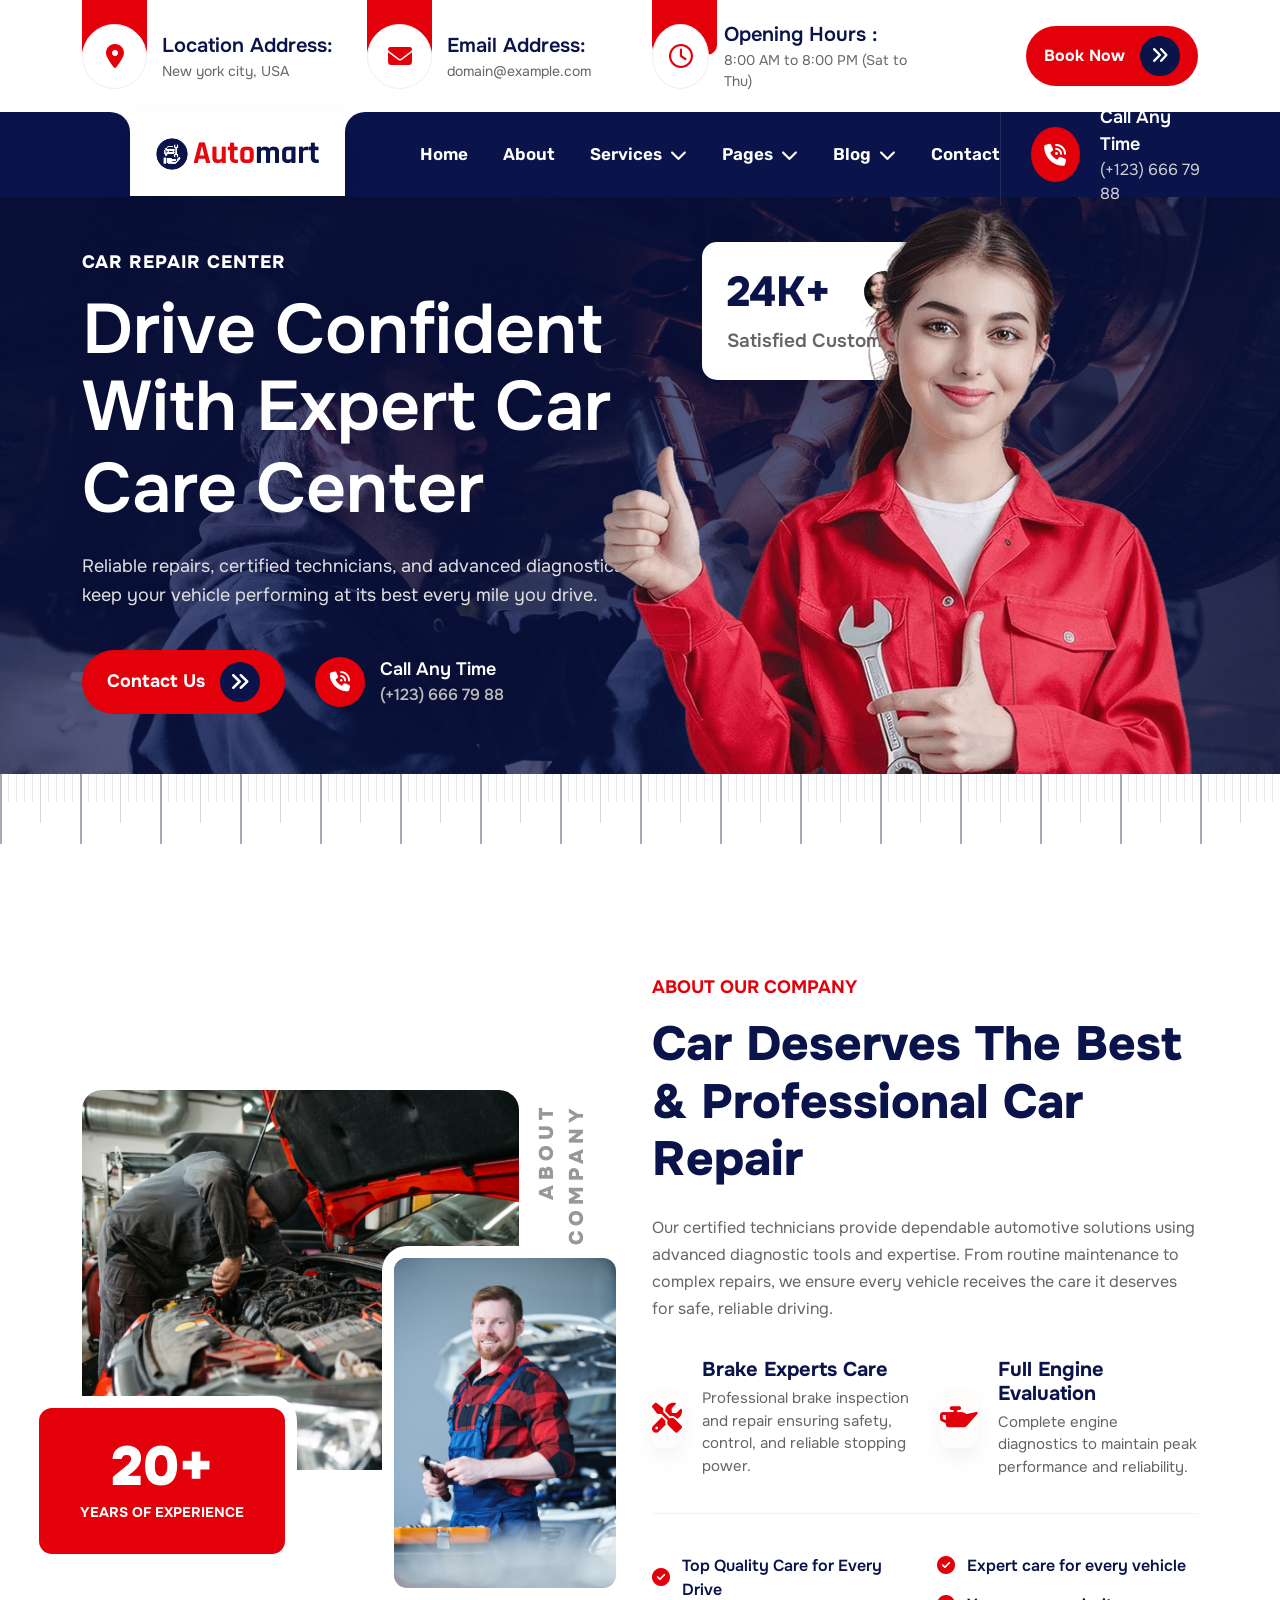
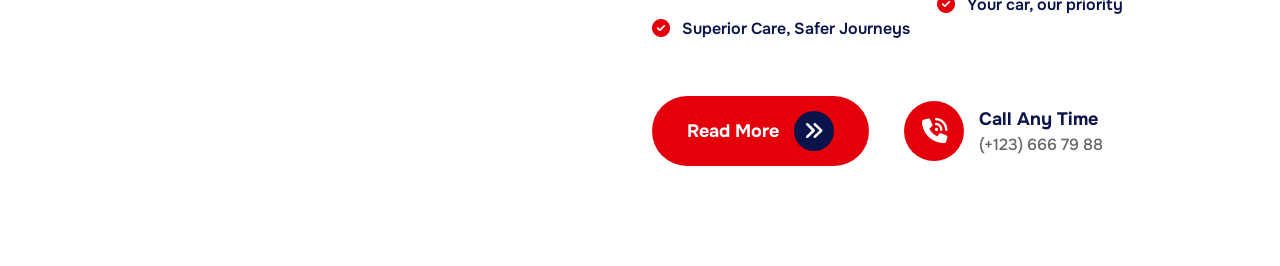
==== index.html @ a2e1dba3 "Hero section and about section" ====
<!DOCTYPE html>
<html lang="en">

<head>
    <meta charset="UTF-8">
    <meta name="viewport" content="width=device-width, initial-scale=1.0">
    <title>Automart - Car Detailing Services</title>
    <!-- Bootstrap CSS -->
    <link href="https://cdn.jsdelivr.net/npm/bootstrap@5.3.0/dist/css/bootstrap.min.css" rel="stylesheet">
    <!-- Font Awesome -->
    <link rel="stylesheet" href="https://cdnjs.cloudflare.com/ajax/libs/font-awesome/6.4.0/css/all.min.css">
    <!-- Custom CSS -->
    <link rel="stylesheet" href="style/style.css">
</head>

<body>

    <!-- Header Start -->
    <header class="main-header">
        <!-- Top Bar -->
        <div class="top-bar d-none d-lg-block">
            <div class="container">
                <div class="row align-items-center">
                    <div class="col-lg-3">
                        <div class="top-info-box">
                            <div class="red-header-tab"></div>
                            <div class="icon-wrapper">
                                <i class="fa-solid fa-location-dot"></i>
                            </div>
                            <div class="info-content">
                                <span>Location Address:</span>
                                <p>New york city, USA</p>
                            </div>
                        </div>
                    </div>
                    <div class="col-lg-3">
                        <div class="top-info-box">
                            <div class="red-header-tab"></div>
                            <div class="icon-wrapper">
                                <i class="fa-solid fa-envelope"></i>
                            </div>
                            <div class="info-content">
                                <span>Email Address:</span>
                                <p>domain@example.com</p>
                            </div>
                        </div>
                    </div>
                    <div class="col-lg-3">
                        <div class="top-info-box">
                            <div class="red-header-tab"></div>
                            <div class="icon-wrapper">
                                <i class="fa-regular fa-clock"></i>
                            </div>
                            <div class="info-content">
                                <span>Opening Hours :</span>
                                <p>8:00 AM to 8:00 PM (Sat to Thu)</p>
                            </div>
                        </div>
                    </div>
                    <div class="col-lg-3 text-end">
                        <a href="#" class="btn-book-now btn-effect-hover-jelly ms-auto">
                            <span class="btn-text">Book Now</span>
                            <span class="arrow-icon">
                                <i class="fa-solid fa-angles-right"></i>
                            </span>
                        </a>
                    </div>
                </div>
            </div>
        </div>

        <!-- Main Navbar -->
        <div class="navbar-full-width">
            <!-- Wing Fill Left -->
            <div class="navy-wing-left"></div>

            <div class="container p-0">
                <div class="navbar-main-content">
                    <!-- Left Navy Segment (Shaped correctly) -->
                    <div class="nav-segment-left"></div>

                    <!-- Logo Section (White box) -->
                    <div class="logo-section">
                        <img src="assets/logo-1.png" alt="The website's logo" class="logo-image">
                    </div>

                    <!-- Right Navy Segment (Main Menu) -->
                    <div class="nav-segment-right">
                        <ul class="main-nav-links">
                            <li><a class="nav-link" href="#">Home</a></li>
                            <li><a class="nav-link" href="#">About</a></li>
                            <li class="has-dropdown">
                                <a class="nav-link" href="#">Services <i class="fa-solid fa-chevron-down"></i></a>
                                <ul class="dropdown-submenu">
                                    <li><a href="#">Car Washing</a></li>
                                    <li><a href="#">Vacuum Cleaning</a></li>
                                    <li><a href="#">Engine Cleaning</a></li>
                                    <li><a href="#">Interior Wet Cleaning</a></li>
                                    <li><a href="#">Window Wiping</a></li>
                                </ul>
                            </li>
                            <li class="has-dropdown">
                                <a class="nav-link" href="#">Pages <i class="fa-solid fa-chevron-down"></i></a>
                                <ul class="dropdown-submenu">
                                    <li><a href="#">Our Team</a></li>
                                    <li><a href="#">Pricing Plan</a></li>
                                    <li><a href="#">FAQ's</a></li>
                                    <li><a href="#">Testimonials</a></li>
                                </ul>
                            </li>
                            <li class="has-dropdown">
                                <a class="nav-link" href="#">Blog <i class="fa-solid fa-chevron-down"></i></a>
                                <ul class="dropdown-submenu">
                                    <li><a href="#">Latest News</a></li>
                                    <li><a href="#">Standard Post</a></li>
                                    <li><a href="#">Video Post</a></li>
                                </ul>
                            </li>
                            <li><a class="nav-link" href="#">Contact</a></li>
                        </ul>

                        <div class="menu-toggle d-lg-none" id="menuToggle">
                            <span></span>
                            <span></span>
                            <span></span>
                        </div>

                        <div class="call-box d-none d-xl-flex">
                            <div class="call-btn-circle">
                                <i class="fa-solid fa-phone-volume"></i>
                            </div>
                            <div class="call-text">
                                <span>Call Any Time</span>
                                <p>(+123) 666 79 88</p>
                            </div>
                        </div>
                    </div>
                </div>
            </div>

            <!-- Wing Fill Right -->
            <div class="navy-wing-right"></div>
        </div>
    </header>

    <!-- Hero Section Start -->
    <section class="hero-section">
        <!-- Background Slider -->
        <div class="hero-slider">
            <div class="slide active"
                style="background-image: linear-gradient(rgba(10, 19, 74, 0.7), rgba(10, 19, 74, 0.7)), url('assets/bg-1.jpg');">
            </div>
            <div class="slide"
                style="background-image: linear-gradient(rgba(10, 19, 74, 0.7), rgba(10, 19, 74, 0.7)), url('assets/bg-2.jpg');">
            </div>
            <div class="slide"
                style="background-image: linear-gradient(rgba(10, 19, 74, 0.7), rgba(10, 19, 74, 0.7)), url('assets/bg-3.jpg');">
            </div>
        </div>

        <div class="container">
            <div class="row align-items-center">
                <div class="col-lg-7">
                    <div class="hero-content">
                        <span class="hero-subline">CAR REPAIR CENTER</span>
                        <h1 class="hero-title animate-entrance">
                            Drive Confident <br>With
                            Expert Car <span class="title-badge-wrapper">Care Center</span>
                        </h1>
                        <p class="hero-description reveal reveal-fade-up">
                            Reliable repairs, certified technicians, and advanced diagnostics to keep your vehicle
                            performing at its best every mile you drive.
                        </p>
                        <div class="hero-actions reveal reveal-fade-up" style="transition-delay: 0.2s;">
                            <a href="#" class="btn-contact-hero btn-effect-hover-jelly">
                                <span class="btn-text">Contact Us</span>
                                <span class="icon-circle">
                                    <i class="fa-solid fa-angles-right"></i>
                                </span>
                            </a>
                            <div class="hero-call-box">
                                <div class="icon-circle-red">
                                    <i class="fa-solid fa-phone-volume"></i>
                                </div>
                                <div class="text-content">
                                    <span>Call Any Time</span>
                                    <p>(+123) 666 79 88</p>
                                </div>
                            </div>
                        </div>
                    </div>
                </div>
                <div class="col-lg-5">
                    <div class="hero-visual">
                        <div class="satisfied-customers-card">
                            <div class="card-top">
                                <h3>24K+</h3>
                                <div class="avatar-group">
                                    <div class="avatar"><img src="assets/avatar-3.jpg" alt="User"></div>
                                    <div class="avatar"><img src="assets/avatar-2.jpg" alt="User"></div>
                                    <div class="avatar"><img src="assets/avatar-1.jpg" alt="User"></div>
                                </div>
                            </div>
                            <p class="satisfied-p">Satisfied Customers</p>
                        </div>
                        <img src="assets/hero-section-girl.png" alt="Mechanic Girl" class="hero-girl-img">
                    </div>
                </div>
            </div>
        </div>
    </section>
    <!-- Hero Section End -->

    <!-- Ruler Divider Start -->
    <div class="ruler-divider">
        <div class="ruler-tracks"></div>
    </div>
    <!-- Ruler Divider End -->

    <!-- About Section Start -->
    <section class="about-section">
        <div class="container">
            <div class="row align-items-center">
                <!-- Left Side: Images -->
                <div class="col-lg-6 reveal reveal-fade-left">
                    <div class="about-image-wrapper">
                        <div class="main-image">
                            <img src="assets/man-back.jpg" alt="Mechanic working on car">
                        </div>
                        <div class="experience-box">
                            <h3>20+</h3>
                            <p>Years Of Experience</p>
                        </div>
                        <div class="small-image">
                            <img src="assets/man-front.jpg" alt="Mechanic technician">
                        </div>
                        <div class="vertical-text">
                            <span>About <br> Company</span>
                        </div>
                    </div>
                </div>

                <!-- Right Side: Content -->
                <div class="col-lg-6 reveal reveal-fade-right">
                    <div class="about-content">
                        <span class="about-subtitle">ABOUT OUR COMPANY</span>
                        <h2 class="about-title">Car Deserves The Best & Professional Car Repair</h2>
                        <p class="about-description">
                            Our certified technicians provide dependable automotive solutions using advanced diagnostic
                            tools and expertise. From routine maintenance to complex repairs, we ensure every vehicle
                            receives the care it deserves for safe, reliable driving.
                        </p>

                        <div class="about-features">
                            <div class="feature-item reveal reveal-fade-up">
                                <div class="feature-icon">
                                    <i class="fa-solid fa-screwdriver-wrench"></i>
                                </div>
                                <div class="feature-text">
                                    <h4>Brake Experts Care</h4>
                                    <p>Professional brake inspection and repair ensuring safety, control, and reliable
                                        stopping power.</p>
                                </div>
                            </div>
                            <div class="feature-item reveal reveal-fade-up" style="transition-delay: 0.2s;">
                                <div class="feature-icon">
                                    <i class="fa-solid fa-oil-can"></i>
                                </div>
                                <div class="feature-text">
                                    <h4>Full Engine Evaluation</h4>
                                    <p>Complete engine diagnostics to maintain peak performance and reliability.</p>
                                </div>
                            </div>
                        </div>

                        <div class="about-checklist">
                            <div class="row">
                                <div class="col-6">
                                    <div class="check-item reveal reveal-fade-left" style="transition-delay: 0.1s;">
                                        <i class="fa-solid fa-circle-check"></i>
                                        <span>Top Quality Care for Every Drive</span>
                                    </div>
                                    <div class="check-item reveal reveal-fade-left" style="transition-delay: 0.2s;">
                                        <i class="fa-solid fa-circle-check"></i>
                                        <span>Superior Care, Safer Journeys</span>
                                    </div>
                                </div>
                                <div class="col-6">
                                    <div class="check-item reveal reveal-fade-left" style="transition-delay: 0.3s;">
                                        <i class="fa-solid fa-circle-check"></i>
                                        <span>Expert care for every vehicle</span>
                                    </div>
                                    <div class="check-item reveal reveal-fade-left" style="transition-delay: 0.4s;">
                                        <i class="fa-solid fa-circle-check"></i>
                                        <span>Your car, our priority</span>
                                    </div>
                                </div>
                            </div>
                        </div>

                        <div class="about-actions">
                            <a href="#" class="btn-read-more btn-effect-hover-jelly">
                                <span class="btn-text">Read More</span>
                                <span class="icon-circle">
                                    <i class="fa-solid fa-angles-right"></i>
                                </span>
                            </a>
                            <div class="about-call-box">
                                <div class="call-icon">
                                    <i class="fa-solid fa-phone-volume"></i>
                                </div>
                                <div class="call-info">
                                    <span>Call Any Time</span>
                                    <p>(+123) 666 79 88</p>
                                </div>
                            </div>
                        </div>
                    </div>
                </div>
            </div>
        </div>
    </section>
    <!-- About Section End -->

    <!-- Sidebar Structure -->
    <div class="sidebar-overlay" id="sidebarOverlay"></div>
    <div class="sidebar" id="sidebar">
        <div class="sidebar-header">
            <div class="sidebar-logo">
                <img src="assets/logo-1.png" alt="The website's logo">
            </div>
            <button class="sidebar-close" id="sidebarClose">
                <i class="fa-solid fa-xmark"></i>
            </button>
        </div>
        <div class="sidebar-content">
            <ul class="sidebar-nav">
                <li><a href="#">Home</a></li>
                <li><a href="#">About</a></li>
                <li class="sidebar-has-dropdown">
                    <a href="#">Services <i class="fa-solid fa-chevron-down"></i></a>
                    <ul class="sidebar-submenu">
                        <li><a href="#">Car Washing</a></li>
                        <li><a href="#">Vacuum Cleaning</a></li>
                        <li><a href="#">Engine Cleaning</a></li>
                        <li><a href="#">Interior Wet Cleaning</a></li>
                        <li><a href="#">Window Wiping</a></li>
                    </ul>
                </li>
                <li class="sidebar-has-dropdown">
                    <a href="#">Pages <i class="fa-solid fa-chevron-down"></i></a>
                    <ul class="sidebar-submenu">
                        <li><a href="#">Our Team</a></li>
                        <li><a href="#">Pricing Plan</a></li>
                        <li><a href="#">FAQ's</a></li>
                        <li><a href="#">Testimonials</a></li>
                    </ul>
                </li>
                <li class="sidebar-has-dropdown">
                    <a href="#">Blog <i class="fa-solid fa-chevron-down"></i></a>
                    <ul class="sidebar-submenu">
                        <li><a href="#">Latest News</a></li>
                        <li><a href="#">Standard Post</a></li>
                        <li><a href="#">Video Post</a></li>
                    </ul>
                </li>
                <li><a href="#">Contact</a></li>
            </ul>

            <div class="sidebar-contact">
                <div class="sidebar-contact-item">
                    <i class="fa-solid fa-location-dot"></i>
                    <div>
                        <span>Location Address:</span>
                        <p>New york city, USA</p>
                    </div>
                </div>
                <div class="sidebar-contact-item">
                    <i class="fa-solid fa-envelope"></i>
                    <div>
                        <span>Email Address:</span>
                        <p>domain@example.com</p>
                    </div>
                </div>
                <div class="sidebar-contact-item">
                    <i class="fa-regular fa-clock"></i>
                    <div>
                        <span>Opening Hours:</span>
                        <p>8:00 AM to 8:00 PM (Sat to Thu)</p>
                    </div>
                </div>
            </div>
        </div>
    </div>

    <!-- Bootstrap JS -->
    <script src="https://cdn.jsdelivr.net/npm/bootstrap@5.3.0/dist/js/bootstrap.bundle.min.js"></script>
    <!-- Custom JS -->
    <script src="script/script.js"></script>
</body>

</html>
---- style/style.css ----
@import url('https://fonts.googleapis.com/css2?family=Onest:wght@100..900&family=Rubik:ital,wght@0,300..900;1,300..900&display=swap');

/* Global Design Tokens */
:root {
    --primary-red: #e3000b;
    --dark-navy: #0A134A;
    --text-gray: #666666;
    --white: #ffffff;
    --font-main: 'Onest', sans-serif;
}

body {
    font-family: var(--font-main);
    background-color: #ffffff;
    margin: 0;
    padding: 0;
}

/* Simple Black Fill Hover Effect */
.btn-effect-hover-jelly {
    background: transparent;
    color: #000;
    padding: 10px 20px;
    font-size: 16px;
    cursor: pointer;
    position: relative;
    z-index: 1;
    transition: color 0.4s ease;
    overflow: hidden;
}

.btn-effect-hover-jelly::before {
    content: '';
    position: absolute;
    top: 0;
    left: 0;
    width: 0;
    height: 100%;
    background-color: var(--dark-navy);
    z-index: -1;
    transition: width 0.4s ease;
}

.btn-effect-hover-jelly:hover {
    color: white;
    overflow: hidden;
}

.btn-effect-hover-jelly:hover::before {
    width: 100%;
}

/* Animation Utility Classes */
.reveal {
    opacity: 0;
    transition: all 0.8s cubic-bezier(0.25, 1, 0.5, 1);
}

.reveal-fade-up {
    transform: translateY(50px);
}

.reveal-fade-left {
    transform: translateX(-50px);
}

.reveal-fade-right {
    transform: translateX(50px);
}

.reveal.active {
    opacity: 1;
    transform: translate(0, 0);
}

/* Page Load Animation for Hero Title */
@keyframes titleEntrance {
    0% {
        opacity: 0;
        transform: translateY(30px) scale(0.95);
    }

    100% {
        opacity: 1;
        transform: translateY(0) scale(1);
    }
}

.animate-entrance {
    animation: titleEntrance 1.2s cubic-bezier(0.215, 0.61, 0.355, 1) forwards;
}

/* Top Bar Styling */
.top-bar {
    padding: 20px 0 20px 0;
    background: white;
}

.top-info-box {
    display: flex;
    align-items: center;
    gap: 15px;
    position: relative;
}

.icon-wrapper {
    position: relative;
    width: 65px;
    height: 65px;
    border: 1px solid #eeeeee;
    border-radius: 50%;
    display: flex;
    align-items: center;
    justify-content: center;
    background: white;
    z-index: 2;
}

.red-header-tab {
    position: absolute;
    top: -40px;
    left: 0;
    width: 65px;
    height: 75px;
    background: var(--primary-red);
    border-radius: 0 0 10px 10px;
    z-index: 1;

}

.icon-wrapper i {
    color: var(--primary-red);
    font-size: 24px;
}

.info-content span {
    display: block;
    font-size: 20px;
    color: var(--dark-navy);
    font-weight: 600;
}

.info-content p {
    margin: 0;
    font-size: 14px;
    color: var(--text-gray);
    font-weight: 400;
}

.btn-book-now {
    background: var(--primary-red);
    color: white !important;
    padding: 10px 18px;
    border-radius: 50px;
    font-weight: 700;
    text-decoration: none;
    display: inline-flex;
    align-items: center;
    gap: 15px;
    transition: 0.3s;
    font-size: 16px;
}

.btn-book-now .arrow-icon {
    background: var(--dark-navy);
    width: 40px;
    height: 40px;
    border-radius: 50%;
    display: flex;
    align-items: center;
    justify-content: center;
    font-size: 18px;
}

/* Updated Navbar Full-Width Layout */
.navbar-full-width {
    display: flex;
    width: 100%;
    align-items: flex-start;
    background: transparent;
}

/* Wings extending from container to edges */
.navy-wing-left,
.navy-wing-right {
    background: var(--dark-navy);
    height: 85px;
    flex: 1;
}

.navbar-main-content {
    display: flex;
    align-items: flex-start;
    width: 100%;
}

/* Left Navy Segment inside container */
.nav-segment-left {
    background: var(--dark-navy);
    height: 85px;
    width: 60px;
    /* Adjust to match the designs asymmetry */
    border-top-right-radius: 20px;
    /* Curved top-right */
}

.logo-section {
    background: white;
    padding: 25.9px 26px;
    /* border-radius: 0 0 25px 25px; */
    z-index: 100;
    margin: 0;
    display: flex;
    align-items: center;
    position: relative;
    box-shadow: 0 15px 40px rgba(0, 0, 0, 0.06);
}

.logo-section .logo-image {
    width: 100%;
}

/* Right Navy Segment inside container */
.nav-segment-right {
    background: var(--dark-navy);
    height: 85px;
    flex: 1;
    /* Fills remaining container space */
    border-top-left-radius: 20px;
    /* Curved top-left */
    display: flex;
    align-items: center;
    justify-content: space-between;
    padding-left: 75px;
}

.brand-logo {
    display: flex;
    align-items: center;
    gap: 12px;
    text-decoration: none !important;
}

.brand-logo i {
    font-size: 36px;
    color: var(--dark-navy);
}

.brand-text {
    font-size: 34px;
    font-weight: 800;
    color: var(--dark-navy);
    letter-spacing: -1px;
}

.brand-text span {
    color: var(--primary-red);
}

.nav-right-bar {
    background: var(--dark-navy);
    height: 85px;
    flex: 1;
    border-top-left-radius: 35px;
    display: flex;
    align-items: center;
    justify-content: space-between;
    padding: 0 50px;
    position: relative;
}

.nav-content-container {
    display: flex;
    align-items: center;
    justify-content: space-between;
    width: 100%;
    max-width: 1000px;
    /* Limits content to container-ish width */
    padding-right: 50px;
}

.main-nav-links {
    list-style: none;
    display: flex;
    gap: 35px;
    margin: 0;
    padding: 0;
}

/* Dropdown Submenu Advanced Styling */
.has-dropdown {
    position: relative;
}

.dropdown-submenu {
    position: absolute;
    top: 100%;
    left: 0;
    background: #ffffff;
    min-width: 250px;
    list-style: none;
    padding: 20px 0;
    margin: 0;
    border-radius: 0 0 15px 15px;
    box-shadow: 0 15px 40px rgba(0, 0, 0, 0.15);
    opacity: 0;
    visibility: hidden;
    transform: translateY(20px);
    transition: all 0.4s cubic-bezier(0.165, 0.84, 0.44, 1);
    z-index: 1000;
    border-top: 3px solid var(--primary-red);
}

.has-dropdown:hover .dropdown-submenu {
    opacity: 1;
    visibility: visible;
    transform: translateY(0);
}

.dropdown-submenu li {
    padding: 0 25px;
}

.dropdown-submenu li a {
    color: var(--dark-navy) !important;
    display: block;
    padding: 12px 0;
    font-size: 15px;
    font-weight: 400;
    text-decoration: none;
    border-bottom: 1px solid #f2f2f2;
    transition: all 0.3s ease;
    position: relative;
    overflow: hidden;
}

.dropdown-submenu li:last-child a {
    border-bottom: none;
}

.dropdown-submenu li a::before {
    content: '';
    position: absolute;
    bottom: 0;
    left: 0;
    width: 0;
    height: 1px;
    background: var(--primary-red);
    transition: width 0.3s ease;
}

.dropdown-submenu li a:hover {
    color: var(--primary-red) !important;
    padding-left: 10px;
}

.dropdown-submenu li a:hover::before {
    width: 50px;
}

.main-nav-links li .nav-link {
    color: white !important;
    text-decoration: none !important;
    font-weight: 600;
    font-size: 17px;
    display: flex;
    align-items: center;
    gap: 8px;
    transition: 0.3s;
    font-family: "Rubik", sans-serif;
    ;
}

.main-nav-links li .nav-link:hover {
    color: var(--primary-red) !important;
}

.call-box {
    display: flex;
    align-items: center;
    gap: 20px;
    color: white;
    border-left: 1px solid rgba(255, 255, 255, 0.1);
    padding-left: 30px;
}

.call-btn-circle {
    width: 55px;
    height: 55px;
    background: var(--primary-red);
    border-radius: 50%;
    display: flex;
    align-items: center;
    justify-content: center;
    font-size: 22px;
}

.call-text span {
    display: block;
    font-size: 18px;
    font-weight: 600;
}

.call-text p {
    display: block;
    font-size: 16px;
    /* font-weight: 700; */
    color: #cfcece;
    margin: 0;
}

/* Header Layout */
.main-header {
    position: relative;
    z-index: 1001;
}


/* Sidebar & Mobile Styles */


/* Menu Toggle Icon */
.menu-toggle {
    cursor: pointer;
    display: flex;
    flex-direction: column;
    gap: 6px;
    padding: 10px;
    transition: 0.3s;
}

.menu-toggle span {
    display: block;
    width: 30px;
    height: 3px;
    background-color: var(--white);
    border-radius: 3px;
    transition: all 0.3s ease;
}

.menu-toggle:hover span:nth-child(2) {
    transform: translateX(5px);
    background-color: var(--primary-red);
}

.menu-toggle:hover span:nth-child(1),
.menu-toggle:hover span:nth-child(3) {
    width: 20px;
}

/* Sidebar Styling */
.sidebar-overlay {
    position: fixed;
    top: 0;
    left: 0;
    width: 100%;
    height: 100%;
    background: rgba(10, 19, 74, 0.8);
    backdrop-filter: blur(5px);
    z-index: 1001;
    /* Above sticky header */
    opacity: 0;
    visibility: hidden;
    transition: all 0.4s ease;
}

.sidebar-overlay.active {
    opacity: 1;
    visibility: visible;
}

.sidebar {
    position: fixed;
    top: 0;
    left: -100%;
    width: 100%;
    height: 100%;
    background: var(--white);
    z-index: 1002;
    transition: all 0.5s cubic-bezier(0.77, 0, 0.175, 1);
    display: flex;
    flex-direction: column;
    overflow-y: auto;
}

.sidebar.active {
    left: 0;
}

/* Tablet Portrait - Half Width Sidebar */
@media (min-width: 768px) and (max-width: 991px) {
    .sidebar {
        width: 50%;
        box-shadow: 15px 0 40px rgba(0, 0, 0, 0.2);
    }
}

.sidebar-header {
    display: flex;
    justify-content: space-between;
    align-items: center;
    padding: 20px 20px;
    border-bottom: 1px solid #f2f2f2;
}

.sidebar-logo img {
    height: 50px;
}

.sidebar-close {
    background: none;
    border: none;
    font-size: 28px;
    color: var(--dark-navy);
    cursor: pointer;
    transition: 0.3s;
}

.sidebar-close:hover {
    color: var(--primary-red);
    transform: rotate(90deg);
}

.sidebar-content {
    padding: 30px 20px;
    flex: 1;
    display: flex;
    flex-direction: column;
}

.sidebar-nav {
    list-style: none;
    padding: 0;
    margin: 0 0 40px 0;
}

.sidebar-nav>li {
    border-bottom: 1px solid #f2f2f2;
}

.sidebar-nav>li>a {
    display: flex;
    justify-content: space-between;
    align-items: center;
    padding: 15px 0;
    color: var(--dark-navy);
    text-decoration: none;
    font-size: 18px;
    font-weight: 700;
    transition: 0.3s;
}

.sidebar-nav>li>a:hover {
    color: var(--primary-red);
    padding-left: 10px;
}


.sidebar-submenu {
    list-style: none;
    padding: 0 0 10px 20px;
    margin: 0;
    max-height: 0;
    overflow: hidden;
    transition: all 0.5s ease;
    opacity: 0;
}

.sidebar-has-dropdown.active .sidebar-submenu {
    max-height: 500px;
    opacity: 1;
}

.sidebar-submenu li a {
    display: block;
    padding: 10px 0;
    color: var(--text-gray);
    text-decoration: none;
    font-size: 16px;
    transition: 0.3s;
}

.sidebar-submenu li a:hover {
    color: var(--primary-red);
}

.sidebar-has-dropdown.active>a i {
    transform: rotate(180deg);
}

.sidebar-contact {
    margin-top: auto;
    padding-top: 30px;
    border-top: 2px solid #f2f2f2;
}

.sidebar-contact-item {
    display: flex;
    align-items: center;
    gap: 15px;
    margin-bottom: 20px;
}

.sidebar-contact-item i {
    width: 45px;
    height: 45px;
    background: #f8f8f8;
    color: var(--primary-red);
    border-radius: 50%;
    display: flex;
    align-items: center;
    justify-content: center;
    font-size: 18px;
    transition: 0.3s;
}

.sidebar-contact-item:hover i {
    background: var(--primary-red);
    color: white;
}

.sidebar-contact-item span {
    display: block;
    font-size: 14px;
    color: var(--text-gray);
    font-weight: 500;
}

.sidebar-contact-item p {
    margin: 0;
    font-size: 16px;
    color: var(--dark-navy);
    font-weight: 600;
}


/* Hero Section Styling */
.hero-section {
    position: relative;
    height: 65vh;
    /* min-height: 700px; */
    width: 100%;
    overflow: hidden;
    display: flex;
    align-items: center;
    color: var(--white);
    margin-top: -8px;
}

.hero-slider {
    position: absolute;
    top: 0;
    left: 0;
    width: 100%;
    height: 100%;
    z-index: -1;
}

.hero-slider .slide {
    position: absolute;
    top: 0;
    left: 0;
    width: 100%;
    height: 100%;
    background-size: cover;
    background-position: center;
    opacity: 0;
    transition: opacity 2s ease-in-out;
}

.hero-slider .slide.active {
    opacity: 1;
    animation: kenBurns 15s linear infinite;
}

@keyframes kenBurns {
    0% {
        transform: scale(1);
    }

    100% {
        transform: scale(1.2);
    }
}

.hero-subline {
    display: block;
    font-size: 18px;
    font-weight: 800;
    color: var(--white);
    margin-bottom: 15px;
    letter-spacing: 1px;
    text-transform: uppercase;
}

.hero-title {
    font-size: 70px;
    font-weight: 600;
    line-height: 1.1;
    margin-bottom: 25px;
    font-family: "Onest", sans-serif;

}

.title-badge-wrapper {
    position: relative;
    display: inline-block;
    background: url('assets/bg-1.jpg');
    /* Using a bg as placeholder for the small badge */
    background-size: cover;
    background-position: center;
    /* padding: 0 40px; */
    border-radius: 50px;
    /* height: 60px; */
    vertical-align: middle;
    /* margin-left: 10px; */
}

.hero-description {
    font-size: 18px;
    color: #e0e0e0;
    max-width: 600px;
    margin-bottom: 40px;
    line-height: 1.6;
}

.hero-actions {
    display: flex;
    align-items: center;
    gap: 30px;
}

.btn-contact-hero {
    background: var(--primary-red);
    color: white !important;
    padding: 12px 25px;
    border-radius: 50px;
    font-weight: 700;
    text-decoration: none;
    display: inline-flex;
    align-items: center;
    gap: 15px;
    font-size: 18px;
    transition: 0.3s;
}

.btn-contact-hero .icon-circle {
    background: var(--dark-navy);
    width: 40px;
    height: 40px;
    border-radius: 50%;
    display: flex;
    align-items: center;
    justify-content: center;
    font-size: 20px;
}

.hero-call-box {
    display: flex;
    align-items: center;
    gap: 15px;
}

.icon-circle-red {
    width: 50px;
    height: 50px;
    background: var(--primary-red);
    border-radius: 50%;
    display: flex;
    align-items: center;
    justify-content: center;
    font-size: 20px;
    color: white;
}

.hero-call-box .text-content span {
    display: block;
    font-size: 18px;
    font-weight: 600;
    color: #ffffff;
}

.hero-call-box .text-content p {
    margin: 0;
    font-size: 16px;
    font-weight: 550;
    color: #bbb9b9;
}

/* Hero Visual (Right Side) */
.hero-visual {
    position: relative;
    display: flex;
    justify-content: flex-end;
    align-items: flex-end;
}

.hero-girl-img {
    /* max-width: 100%; */
    position: relative;
    z-index: 2;
    transform: translateY(0);
    animation: girlEntrance 1.5s cubic-bezier(0.215, 0.61, 0.355, 1) forwards;
    display: block;
    bottom: -22px;
}

@keyframes girlEntrance {
    0% {
        opacity: 0;
        transform: translateY(200px);
    }

    100% {
        opacity: 1;
        transform: translateY(0);
    }
}

.satisfied-customers-card {
    position: absolute;
    top: 10%;
    left: -10%;
    background: white;
    padding: 25px;
    border-radius: 15px;
    box-shadow: 0 20px 50px rgba(0, 0, 0, 0.1);
    z-index: 2;
    width: 290px;
    /* min-width: 290px; */
    animation: float 4s ease-in-out infinite;
}

@keyframes float {

    0%,
    100% {
        transform: translateY(0);
    }

    50% {
        transform: translateY(-15px);
    }
}

.card-top {
    display: flex;
    justify-content: space-between;
    align-items: center;
    margin-bottom: 10px;
}

.satisfied-customers-card h3 {
    margin: 0;
    font-size: 42px;
    font-weight: 800;
    color: var(--dark-navy);
}

.avatar-group {
    display: flex;
}

.avatar {
    width: 45px;
    height: 45px;
    border-radius: 50%;
    border: 2px solid white;
    margin-left: -15px;
    overflow: hidden;
}

.avatar:first-child {
    margin-left: 0;
}

.avatar img {
    width: 100%;
    height: 100%;
    object-fit: cover;
}

.satisfied-customers-card .satisfied-p {
    margin: 0;
    font-size: 19px;
    color: var(--text-gray);
    font-weight: 600;
}

/* Ruler Divider Styling */
.ruler-divider {
    width: 100%;
    padding: 0px 0 30px 0;
    overflow: hidden;
    background: #fff;
    display: flex;
    justify-content: center;
}

.ruler-tracks {
    height: 70px;
    width: 100%;
    /* 3-tier ruler marks (Large, Medium, Small) */
    background-image:
        linear-gradient(90deg, #9ca3af 2px, transparent 2px),
        linear-gradient(90deg, #d1d5db 1px, transparent 1px),
        linear-gradient(90deg, #e5e7eb 1px, transparent 1px);
    background-size: 80px 100%, 40px 70%, 8px 40%;
    background-repeat: repeat-x;
    background-position: left bottom;
    opacity: 0.9;
    transform: scaleY(-1);
}


/* About Section Styling */
.about-section {
    padding: 100px 0;
    background: #fff;
    overflow: hidden;
}

.about-image-wrapper {
    position: relative;
    padding-bottom: 180px;
    /* Strong space for the box below the image */
}

.vertical-text {
    position: absolute;
    right: 12%;
    /* Moved to the right side */
    top: -3%;
    z-index: 1;
    text-align: end;
}

.vertical-text span {
    display: block;
    font-size: 20px;
    font-weight: 900;
    color: rgb(152, 152, 155);
    text-transform: uppercase;
    letter-spacing: 5px;
    white-space: nowrap;
    transform: rotate(-90deg);
    transform-origin: right center;
}

.main-image {
    position: relative;
    width: 80%;
    border-radius: 20px;
    overflow: hidden;
    z-index: 2;
}

.main-image img {
    width: 100%;
    display: block;
    /* transition: transform 1s cubic-bezier(0.25, 1, 0.5, 1); */
}

.main-image:hover img {
    /* transform: scale(1.08); */
    cursor: pointer;
}

.experience-box {
    position: absolute;
    bottom: 15%;
    /* Positioned at the bottom of the wrapper, below main-image */
    left: -10%;
    width: 270px;
    height: 170px;
    background: var(--primary-red);
    color: white;
    padding: 20px;
    display: flex;
    flex-direction: column;
    align-items: center;
    justify-content: center;
    text-align: center;
    border-radius: 25px;
    /* box-shadow: 0 15px 35px rgba(227, 0, 11, 0.2); */
    border: 12px solid #fff;
    z-index: 10;
}

.experience-box h3 {
    font-size: 55px;
    font-weight: 900;
    line-height: 1;
    margin: 0;
}

.experience-box p {
    margin: 8px 0 0 0;
    font-size: 14px;
    font-weight: 700;
    text-transform: uppercase;
    line-height: 1.3;
}

.small-image {
    position: absolute;
    bottom: 50px;
    /* Above the experience box area */
    right: 0%;
    width: 45%;
    border: 12px solid #fff;
    border-radius: 25px;
    overflow: hidden;
    /* box-shadow: 0 20px 40px rgba(0, 0, 0, 0.1); */
    z-index: 5;
}

.small-image img {
    width: 100%;
    display: block;
    cursor: pointer;
}

/* Right Content Styling */
.about-subtitle {
    display: block;
    color: var(--primary-red);
    font-weight: 700;
    font-size: 18px;
    margin-bottom: 15px;
}

.about-title {
    font-size: 48px;
    font-weight: 800;
    color: var(--dark-navy);
    line-height: 1.2;
    margin-bottom: 25px;
    font-family: 'Onest', sans-serif;
}

.about-description {
    color: var(--text-gray);
    font-size: 16px;
    line-height: 1.7;
    margin-bottom: 35px;
}

.about-features {
    display: flex;
    flex-wrap: wrap;
    gap: 30px;
    margin-bottom: 35px;
}

.feature-item {
    display: flex;
    align-items: center;
    gap: 20px;
    flex: 1;
    min-width: 250px;
}

.feature-icon {
    font-size: 30px;
    color: var(--primary-red);
    width: 60px;
    height: 60px;
    background: #fffcfc;
    border-radius: 10px;
    display: flex;
    align-items: center;
    justify-content: center;
    box-shadow: 0 10px 20px rgba(0, 0, 0, 0.05);
}

.feature-text h4 {
    font-size: 20px;
    font-weight: 700;
    color: var(--dark-navy);
    margin: 0 0 5px 0;
}

.feature-text p {
    margin: 0;
    color: var(--text-gray);
    font-size: 15px;
}

.about-checklist {
    margin-bottom: 40px;
    border-top: 1px solid #f2f2f2;
    padding-top: 40px;
}

.check-item {
    display: flex;
    align-items: center;
    gap: 12px;
    margin-bottom: 15px;
    transition: transform 0.3s ease;
}

.check-item:hover {
    transform: translateX(10px);
}

.check-item i {
    color: var(--primary-red);
    font-size: 18px;
}

.check-item span {
    font-size: 16px;
    font-weight: 600;
    color: var(--dark-navy);
}

.about-actions {
    display: flex;
    align-items: center;
    gap: 35px;
}

.btn-read-more {
    background: var(--primary-red);
    color: white !important;
    padding: 15px 35px;
    border-radius: 50px;
    font-weight: 700;
    text-decoration: none;
    display: inline-flex;
    align-items: center;
    gap: 15px;
    font-size: 18px;
}

.btn-read-more .icon-circle {
    background: var(--dark-navy);
    width: 40px;
    height: 40px;
    border-radius: 50%;
    display: flex;
    align-items: center;
    justify-content: center;
    font-size: 20px;
}

.about-call-box {
    display: flex;
    align-items: center;
    gap: 15px;
}

.call-icon {
    width: 60px;
    height: 60px;
    background: var(--primary-red);
    border-radius: 50%;
    display: flex;
    align-items: center;
    justify-content: center;
    font-size: 25px;
    color: white;
}

.call-info span {
    display: block;
    font-size: 18px;
    font-weight: 700;
    color: var(--dark-navy);
}

.call-info p {
    margin: 0;
    color: var(--text-gray);
    font-size: 16px;
    font-weight: 500;
}

/* Responsive updates for About */
@media (max-width: 991px) {
    .about-image-wrapper {
        margin-bottom: 50px;
        padding-left: 0;
        padding-bottom: 60px;
        /* Reduced for mobile */
    }

    .vertical-text {
        visibility: hidden;
    }

    .about-title {
        font-size: 36px;
    }

    .experience-box {
        left: 50%;
        transform: translateX(-50%);
        bottom: 0px;
        width: 200px;
        /* Adjusted width for better fit */
    }

    .about-actions {
        justify-content: center;
    }

    .about-call-box {
        display: none;
    }
}

/* Updated Responsive for Hero */
@media (max-width: 991px) {
    .hero-section {
        height: auto;
        padding: 50px 0 0 0;
        /* Removed bottom padding so girl rests perfectly at bottom */
        text-align: center;
    }

    .hero-title {
        font-size: 45px;
    }

    .hero-actions {
        justify-content: center;
        flex-direction: column;
    }

    .hero-call-box {
        display: none;
    }

    .hero-visual {
        margin-top: 50px;
        justify-content: center;
    }

    .satisfied-customers-card {
        left: 5%;
        top: -20px;
        transform: translateX(-50%);
        width: 230px !important;
    }
    .satisfied-customers-card h3 {
    margin: 0;
    font-size: 32px;
    font-weight: 800;
    color: var(--dark-navy);
}
    .hero-girl-img{
        width: 100%;
    }
    .about-section{
        padding: 50px 0;
    }
}

@media (max-width: 1200px) {
    .main-nav-links {
        gap: 15px;
    }

    .call-box {
        padding-left: 20px;
        gap: 15px;
    }
}

@media (max-width: 991px) {
    .top-bar {
        display: none !important;
    }

    .main-nav-links,
    .call-box {
        display: none !important;
    }

    .navbar-main-content {
        align-items: flex-start;
        height: 85px;
        width: 100%;
    }

    .nav-segment-left {
        width: 40px;
        background: var(--dark-navy);
        height: 85px;
        border-top-right-radius: 20px !important;
    }

    .nav-segment-right {
        padding-left: 20px;
        padding-right: 20px;
        border-top-left-radius: 20px !important;
        justify-content: flex-end;
        background: var(--dark-navy);
        height: 85px;
        flex: 1;
        display: flex;
        align-items: center;
    }

    .logo-section {
        /* background: white; */
        padding: 29px 15px !important;
        /* border-radius: 0 0 20px 20px; */
        z-index: 100;
        margin: 0;
        display: flex;
        align-items: center;
        position: relative;
    }

    .logo-section .logo-image {
        max-width: 140px;
    }

    .navy-wing-left,
    .navy-wing-right {
        display: block;
        background: var(--dark-navy);
        height: 85px;
        flex: 1;
    }

    .navbar-full-width {
        background: transparent;
        display: flex;
        width: 100%;
    }
}

@media (min-width: 992px) and (max-width: 1199px) {
.hero-title {
    font-size: 55px !important;
    font-weight: 600;
    line-height: 1.1;
    margin-bottom: 25px;
    font-family: "Onest", sans-serif;
}

.hero-girl-img{
    width: 120%;
    position: relative;
    right: -20%;
    /* bottom: -80px !important; */
}
.satisfied-customers-card{
    left: -20% !important;
}

.about-title{
    font-size: 30px;
}
}






























::-webkit-scrollbar {
    width: 3.5px;
}


::-webkit-scrollbar-track {
    background: #ffffff;
}


::-webkit-scrollbar-thumb {
    background: var(--primary-red);
    border-radius: 10px;
}


::-webkit-scrollbar-thumb:hover {
    background: #4A90DA;
}
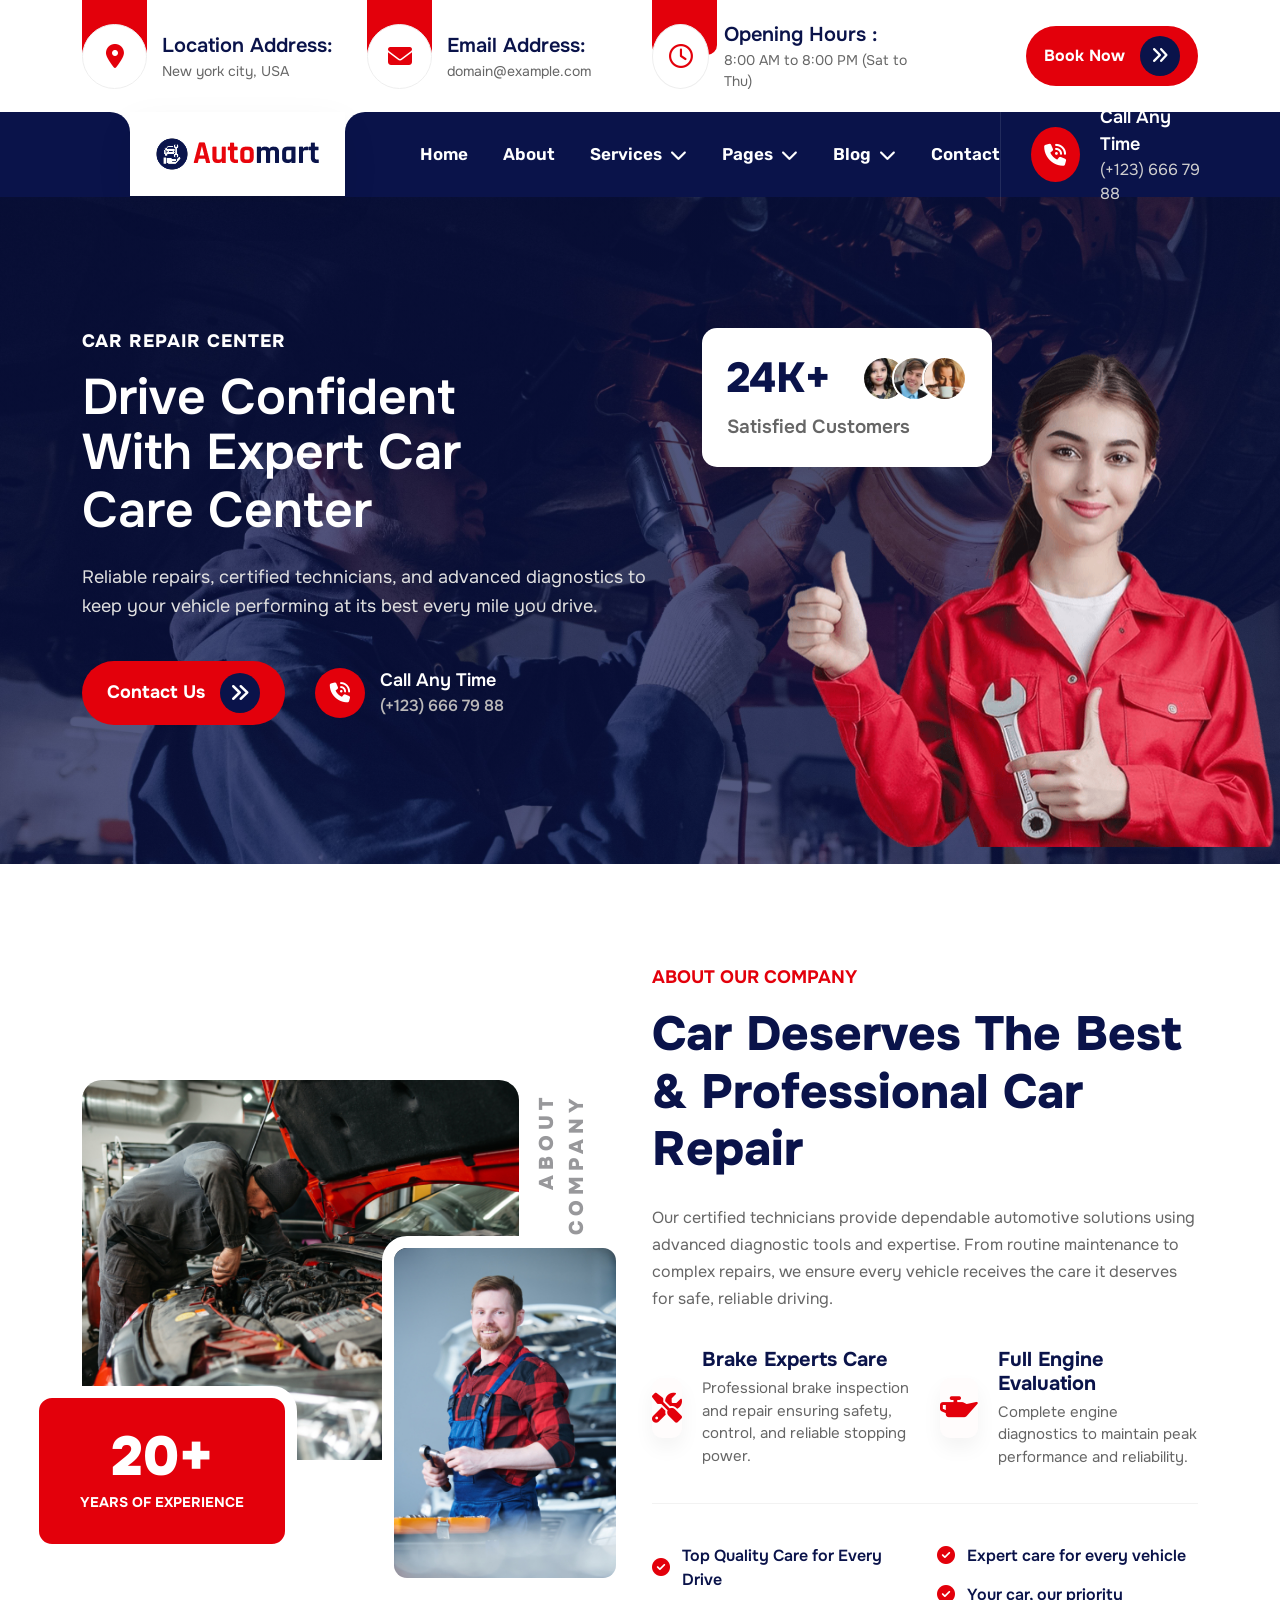
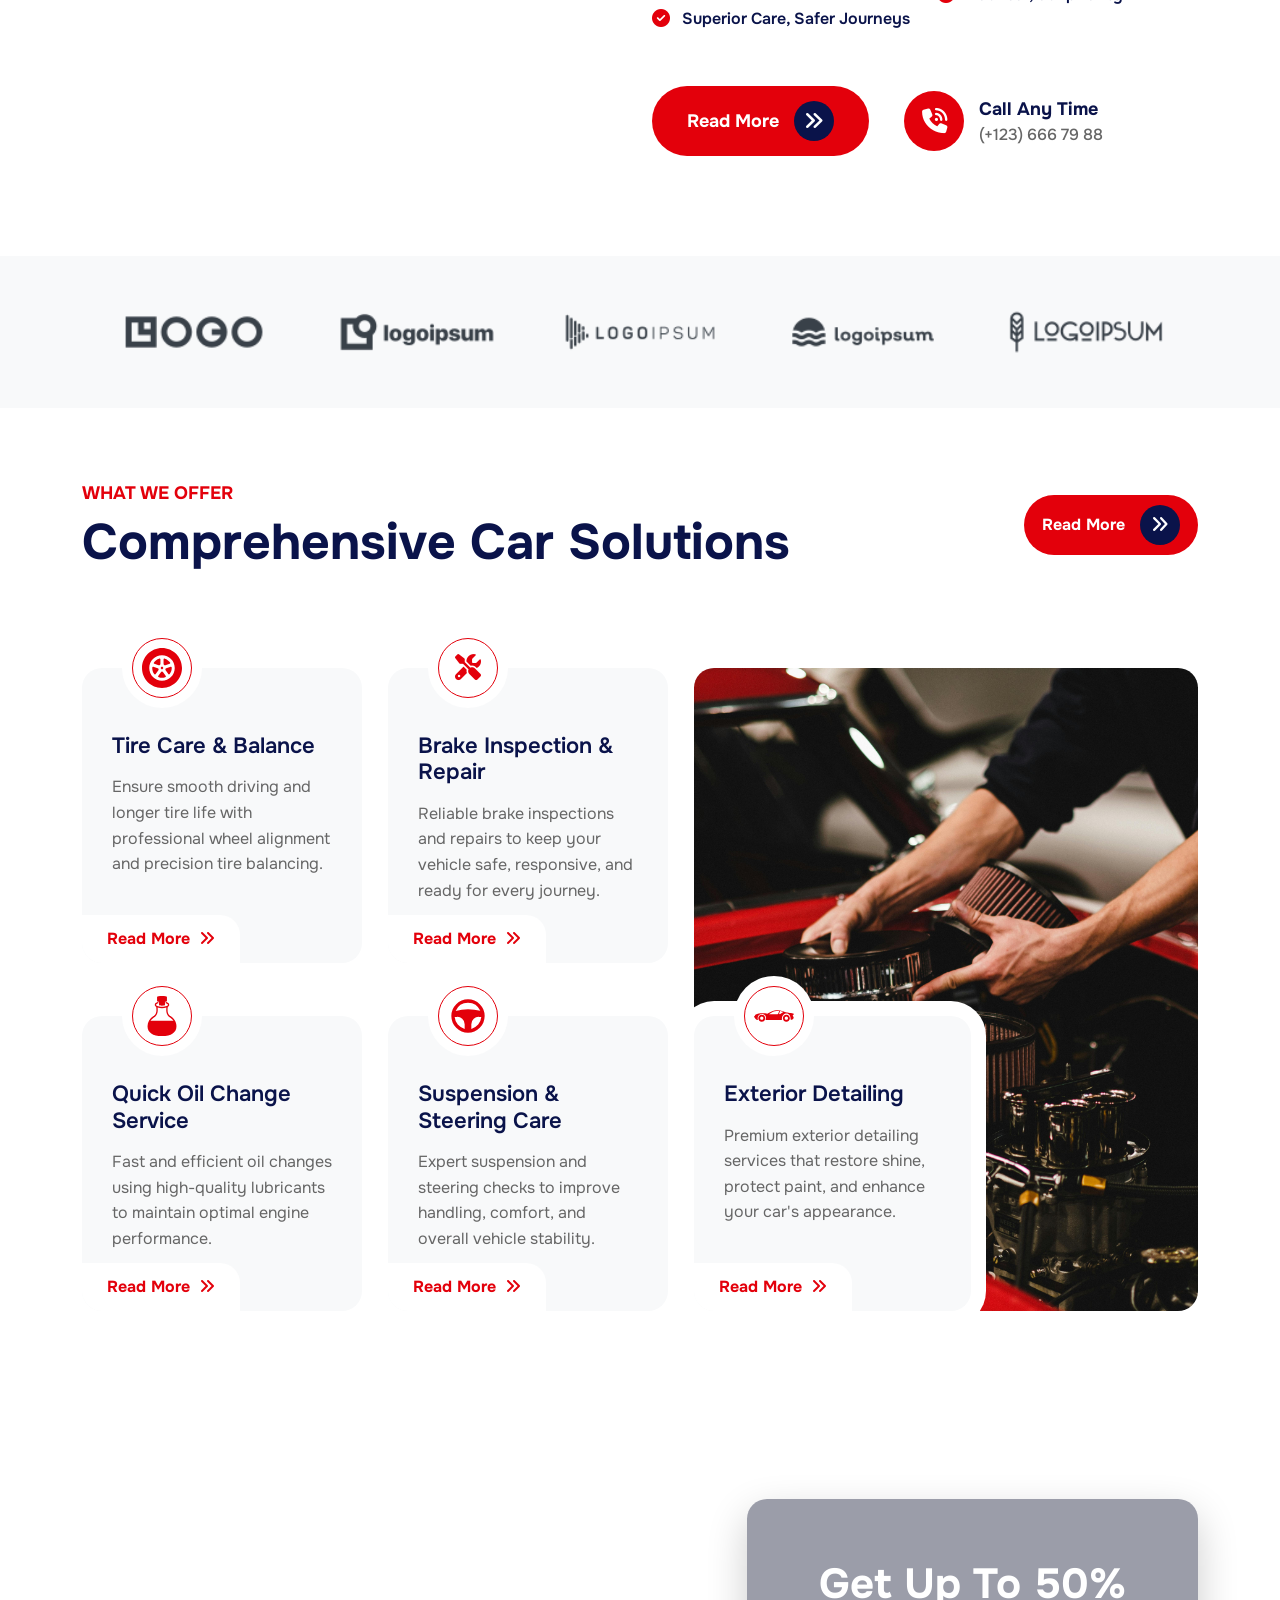
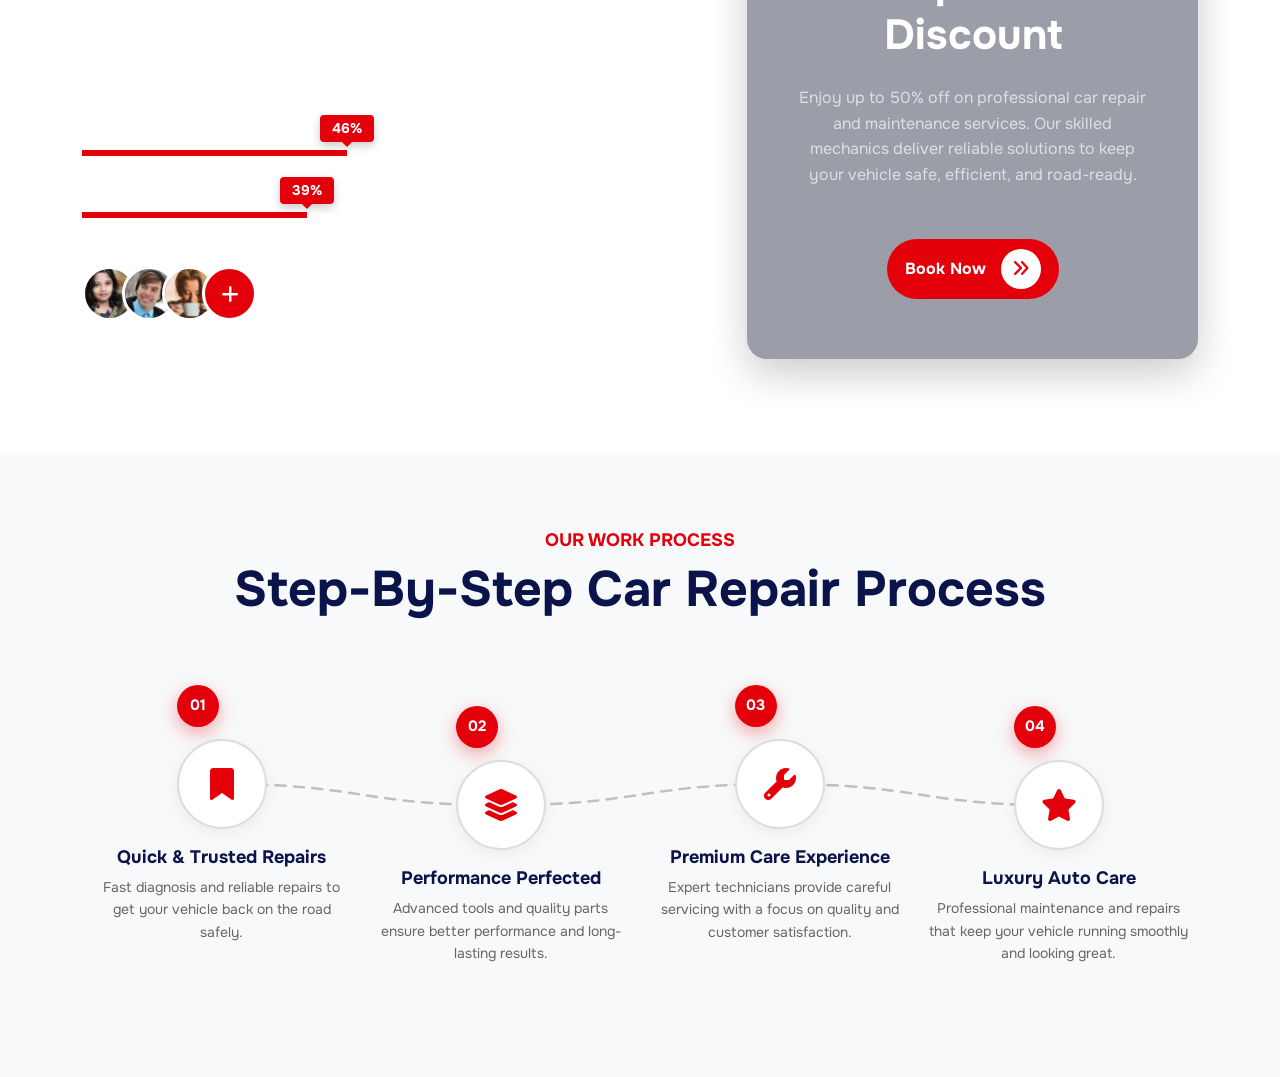
==== commit 39f91c36: "Done till thread section for all devices" ====
--- a/index.html
+++ b/index.html
@@ -212,9 +212,9 @@
     <!-- Hero Section End -->
 
     <!-- Ruler Divider Start -->
-    <div class="ruler-divider">
+    <!-- <div class="ruler-divider">
         <div class="ruler-tracks"></div>
-    </div>
+    </div> -->
     <!-- Ruler Divider End -->
 
     <!-- About Section Start -->
@@ -321,6 +321,348 @@
         </div>
     </section>
     <!-- About Section End -->
+
+    <!-- Brands Section Start -->
+    <section class="brands-section">
+        <div class="container overflow-hidden pt-3 pb-3">
+            <div class="brands-track">
+                <div class="brand-item"><img src="assets/brand-1.png" alt="Brand 1"></div>
+                <div class="brand-item"><img src="assets/brand-2.png" alt="Brand 2"></div>
+                <div class="brand-item"><img src="assets/brand-3.png" alt="Brand 3"></div>
+                <div class="brand-item"><img src="assets/brand-4.png" alt="Brand 4"></div>
+                <div class="brand-item"><img src="assets/brand-5.png" alt="Brand 5"></div>
+                <div class="brand-item"><img src="assets/brand-1.png" alt="Brand 1"></div>
+                <div class="brand-item"><img src="assets/brand-2.png" alt="Brand 2"></div>
+                <div class="brand-item"><img src="assets/brand-3.png" alt="Brand 3"></div>
+                <div class="brand-item"><img src="assets/brand-4.png" alt="Brand 4"></div>
+                <div class="brand-item"><img src="assets/brand-5.png" alt="Brand 5"></div>
+            </div>
+        </div>
+    </section>
+    <!-- Brands Section End -->
+
+    <!-- Solutions Section Start -->
+    <section class="solutions-section pt-5 pb-5">
+        <div class="container pt-4 pb-4">
+            <!-- Header -->
+            <div class="row align-items-center mb-5">
+                <div class="col-lg-8">
+                    <span class="about-subtitle d-block mb-2"
+                        style="color: var(--primary-red); font-weight: 700; text-transform: uppercase;">What We
+                        Offer</span>
+                    <h2 class="solution-title" style="color: var(--dark-navy); margin-bottom: 0;">Comprehensive Car
+                        Solutions</h2>
+                </div>
+                <div class="col-lg-4 text-end d-none d-lg-block">
+                    <a href="#" class="btn-book-now btn-effect-hover-jelly">
+                        <span class="btn-text">Read More</span>
+                        <span class="arrow-icon" style="background: var(--dark-navy); color: white;">
+                            <i class="fa-solid fa-angles-right"></i>
+                        </span>
+                    </a>
+                </div>
+            </div>
+
+            <!-- Grid -->
+            <div class="solutions-grid">
+                <!-- Card 1 -->
+                <div class="sol-card">
+                    <div class="sol-card-icon">
+                        <div class="icon-inner"><svg class="anim-spin" height="800px" width="800px" version="1.1"
+                                id="_x32_" xmlns="http://www.w3.org/2000/svg" xmlns:xlink="http://www.w3.org/1999/xlink"
+                                viewBox="0 0 512 512" xml:space="preserve">
+                                <style type="text/css">
+                                    .st0 {
+                                        fill: #E3000B;
+                                    }
+                                </style>
+                                <g>
+                                    <path class="st0" d="M256.004,0C114.613,0,0.001,114.613,0.001,256.004C0.001,397.387,114.613,512,256.004,512
+		c141.383,0,255.996-114.613,255.996-255.996C511.999,114.613,397.387,0,256.004,0z M256.004,419.18
+		c-90.128,0-163.185-73.048-163.185-163.176S165.876,92.82,256.004,92.82c90.12,0,163.176,73.057,163.176,163.185
+		S346.124,419.18,256.004,419.18z" />
+                                    <path class="st0" d="M256.004,271.78c8.718,0,15.776-7.058,15.776-15.776c0-8.718-7.058-15.784-15.776-15.784
+		c-8.725,0-15.784,7.066-15.784,15.784C240.219,264.722,247.279,271.78,256.004,271.78z" />
+                                    <path class="st0" d="M150.727,196.65c1.108,2.954,3.495,5.239,6.5,6.212l56.239,18.289c5.239,1.684,10.977,0.787,15.429-2.446
+		c4.444-3.25,7.092-8.421,7.092-13.923v-59.1c0-3.148-1.446-6.136-3.927-8.082c-2.471-1.972-5.704-2.683-8.768-1.972
+		c0,0,0.838-0.634-4.85,1.152c-26.541,8.37-49.283,25.34-64.898,47.666c-3.216,4.587-1.98,3.275-1.98,3.275
+		C149.948,190.404,149.644,193.688,150.727,196.65z" />
+                                    <path class="st0" d="M212.147,270.265c-1.701-5.248-5.807-9.361-11.045-11.045l-56.215-18.264
+		c-2.996-0.973-6.271-0.516-8.895,1.218c-2.624,1.752-4.308,4.604-4.579,7.752c0,0-0.338-0.998-0.398,4.96
+		c-0.254,27.828,8.87,54.683,25.273,76.451c3.368,4.469,2.488,2.886,2.488,2.886c2.073,2.378,5.103,3.682,8.235,3.554
+		c3.156-0.127,6.076-1.684,7.921-4.24l34.768-47.861C212.933,281.234,213.839,275.487,212.147,270.265z" />
+                                    <path class="st0" d="M269.927,309.206c-3.25-4.443-8.422-7.084-13.923-7.084c-5.509,0-10.681,2.641-13.906,7.084l-34.75,47.81
+		c-1.845,2.547-2.438,5.814-1.575,8.861c0.838,3.038,3.03,5.51,5.95,6.738c0,0-1.066,0.025,4.596,1.921
+		c26.389,8.844,54.75,8.454,80.505-0.424c5.289-1.819,3.52-1.473,3.52-1.473c2.912-1.218,5.095-3.706,5.933-6.736
+		c0.846-3.047,0.245-6.297-1.6-8.845L269.927,309.206z" />
+                                    <path class="st0" d="M367.155,240.939l-56.248,18.281c-5.23,1.684-9.352,5.797-11.037,11.045
+		c-1.709,5.222-0.804,10.968,2.446,15.403l34.726,47.819c1.862,2.564,4.782,4.096,7.938,4.249c3.149,0.135,6.178-1.194,8.235-3.58
+		c0,0-0.304,1.007,3.241-3.775c16.564-22.368,24.984-49.478,24.502-76.705c-0.094-5.586-0.33-3.792-0.33-3.792
+		c-0.271-3.148-1.946-6-4.578-7.735C373.426,240.423,370.16,239.957,367.155,240.939z" />
+                                    <path class="st0" d="M283.112,218.706c4.461,3.225,10.182,4.13,15.421,2.446l56.198-18.289c3.005-0.966,5.392-3.259,6.5-6.212
+		c1.101-2.962,0.779-6.255-0.863-8.954c0,0,0.872,0.592-2.59-4.249c-16.148-22.674-39.321-39.042-65.372-47.006
+		c-5.358-1.625-3.724-0.863-3.724-0.863c-3.072-0.711-6.296,0.016-8.751,1.98c-2.48,1.938-3.919,4.926-3.919,8.066v59.152
+		C276.012,210.284,278.661,215.456,283.112,218.706z" />
+                                </g>
+                            </svg></div>
+                    </div>
+                    <h4>Tire Care & Balance</h4>
+                    <p>Ensure smooth driving and longer tire life with professional wheel alignment and precision tire
+                        balancing.</p>
+                    <a href="#" class="sol-read-more">Read More <i class="fa-solid fa-angles-right ms-1"></i></a>
+                </div>
+
+                <!-- Card 2 -->
+                <div class="sol-card">
+                    <div class="sol-card-icon">
+                        <div class="icon-inner"><i class="fa-solid fa-screwdriver-wrench anim-shake"></i></div>
+                    </div>
+                    <h4>Brake Inspection & Repair</h4>
+                    <p>Reliable brake inspections and repairs to keep your vehicle safe, responsive, and ready for every
+                        journey.</p>
+                    <a href="#" class="sol-read-more">Read More <i class="fa-solid fa-angles-right ms-1"></i></a>
+                </div>
+
+                <!-- Image Wrapper (Col 3, Row 1-2) -->
+                <div class="sol-img-wrapper">
+                    <img src="assets/car-solutions.jpg" alt="Car Solutions">
+                </div>
+
+                <!-- Card 3 -->
+                <div class="sol-card">
+                    <div class="sol-card-icon">
+                        <div class="icon-inner"><svg class="anim-wiggle" fill="#E3000B" version="1.1" id="Capa_1"
+                                xmlns="http://www.w3.org/2000/svg" xmlns:xlink="http://www.w3.org/1999/xlink"
+                                width="800px" height="800px" viewBox="0 0 181.194 181.194" xml:space="preserve">
+                                <g>
+                                    <g>
+                                        <path d="M129.082,90.751l-0.26-0.156l-0.272-0.133c-0.473-0.243-12.755-6.877-12.755-26.427c0-6.942,0.531-11.425,1.135-14.26
+			c2.777-1.628,4.811-3.667,5.78-6.191l0.39-1.203l0.095-0.535c0.106-0.567,0.172-1.132,0.172-1.641
+			c0-6.312-5.828-10.276-13.643-12.51c-0.856,0.248-1.648,0.496-2.701,0.703v4.8c6.277,1.64,10.38,4.164,10.38,7.007
+			c0,0.564-0.201,1.097-0.484,1.628l-0.592,0.745l-0.65,0.709l-1.276,0.955l-0.509,0.311c-0.614,0.357-1.265,0.712-2.009,1.04
+			c-4.9,2.143-12.566,3.553-21.273,3.553c-8.715,0-16.384-1.404-21.281-3.553c-0.745-0.334-1.404-0.683-2.016-1.04l-0.502-0.311
+			l-1.283-0.955l-0.647-0.709l-0.594-0.745c-0.29-0.532-0.491-1.064-0.491-1.628c0-2.843,4.111-5.367,10.382-7.007v-4.8
+			c-1.041-0.207-1.847-0.455-2.695-0.703c-7.82,2.24-13.642,6.197-13.642,12.51c0,0.515,0.062,1.079,0.171,1.641l0.095,0.535
+			l0.387,1.203c0.976,2.524,3.009,4.569,5.781,6.191c0.605,2.846,1.138,7.324,1.138,14.26c0,19.544-12.377,26.179-12.903,26.445
+			l-0.236,0.115l-0.266,0.156c-16.869,10.596-26.941,27.701-26.941,45.758c0,28.401,23.885,44.686,65.532,44.686
+			c41.647,0,65.533-16.284,65.533-44.686C156.13,118.487,146.01,101.388,129.082,90.751z M33.05,123.523
+			c1.208-3.901,2.958-7.613,5.169-11.089C36.008,115.922,34.27,119.634,33.05,123.523z M38.225,112.435
+			c4.17-6.549,9.945-12.235,16.952-16.633c0,0,16.184-7.944,16.184-31.773c0-4.731-0.233-8.497-0.615-11.529
+			c5.943,1.815,13.146,2.589,19.857,2.589c6.703,0,13.902-0.774,19.849-2.589c-0.379,3.032-0.615,6.803-0.615,11.529
+			c0,23.835,16.078,31.773,16.078,31.773c7.01,4.397,12.803,10.084,16.999,16.633H38.225z M142.913,112.435
+			c2.223,3.476,3.995,7.188,5.213,11.089C146.885,119.634,145.136,115.91,142.913,112.435z" />
+                                        <path d="M77.147,25.88v15.347c0,1.484,6.017,2.695,13.45,2.695c7.43,0,13.447-1.211,13.447-2.695V25.88
+			c5.367-0.819,8.89-2.101,8.89-3.541V4.466C112.934,2.01,102.933,0,90.597,0C78.255,0,68.251,2.01,68.251,4.466V22.34
+			C68.257,23.779,71.78,25.062,77.147,25.88z" />
+                                    </g>
+                                </g>
+                            </svg></div>
+                    </div>
+                    <h4>Quick Oil Change Service</h4>
+                    <p>Fast and efficient oil changes using high-quality lubricants to maintain optimal engine
+                        performance.</p>
+                    <a href="#" class="sol-read-more">Read More <i class="fa-solid fa-angles-right ms-1"></i></a>
+                </div>
+
+                <!-- Card 4 -->
+                <div class="sol-card">
+                    <div class="sol-card-icon">
+                        <div class="icon-inner"><svg class="anim-steer" fill="#000000" width="800px" height="800px"
+                                viewBox="0 0 24 24" id="steering-wheel" data-name="Flat Color"
+                                xmlns="http://www.w3.org/2000/svg" class="icon flat-color">
+                                <path id="primary"
+                                    d="M12,2A10,10,0,1,0,22,12,10,10,0,0,0,12,2Zm0,2a8,8,0,0,1,7.38,4.92A29.93,29.93,0,0,0,12,8a29.63,29.63,0,0,0-7.4.94A8,8,0,0,1,12,4ZM4,12.67l1.11-.13A4.38,4.38,0,0,1,10,16.89v2.85A8,8,0,0,1,4,12.67Zm10,7.07V16.89a4.38,4.38,0,0,1,4.86-4.35l1.11.13A8,8,0,0,1,14,19.74Z"
+                                    style="fill: #E3000B"></path>
+                            </svg></div>
+                    </div>
+                    <h4>Suspension & Steering Care</h4>
+                    <p>Expert suspension and steering checks to improve handling, comfort, and overall vehicle
+                        stability.</p>
+                    <a href="#" class="sol-read-more">Read More <i class="fa-solid fa-angles-right ms-1"></i></a>
+                </div>
+
+                <!-- Card 5 (Overlap) -->
+                <div class="sol-card overlap-card">
+                    <div class="sol-card-icon">
+                        <div class="icon-inner overflow-hidden"><svg class="anim-drive" fill="#E3000B" width="800px"
+                                height="800px" viewBox="0 -43.92 122.88 122.88" version="1.1" id="Layer_1"
+                                xmlns="http://www.w3.org/2000/svg" xmlns:xlink="http://www.w3.org/1999/xlink"
+                                style="enable-background:new 0 0 122.88 35.03" xml:space="preserve">
+
+                                <style type="text/css">
+                                    .st0 {
+                                        fill-rule: evenodd;
+                                        clip-rule: evenodd;
+                                    }
+                                </style>
+
+                                <g>
+
+                                    <path class="st0"
+                                        d="M99.42,13.57c5.93,0,10.73,4.8,10.73,10.73c0,5.93-4.8,10.73-10.73,10.73s-10.73-4.8-10.73-10.73 C88.69,18.37,93.49,13.57,99.42,13.57L99.42,13.57z M79.05,5c-0.59,1.27-1.06,2.69-1.42,4.23c-0.82,2.57,0.39,3.11,3.19,2.06 c2.06-1.23,4.12-2.47,6.18-3.7c1.05-0.74,1.55-1.47,1.38-2.19c-0.34-1.42-3.08-2.16-5.33-2.6C80.19,2.23,80.39,2.11,79.05,5 L79.05,5z M23.86,19.31c2.75,0,4.99,2.23,4.99,4.99c0,2.75-2.23,4.99-4.99,4.99c-2.75,0-4.99-2.23-4.99-4.99 C18.87,21.54,21.1,19.31,23.86,19.31L23.86,19.31z M99.42,19.31c2.75,0,4.99,2.23,4.99,4.99c0,2.75-2.23,4.99-4.99,4.99 c-2.75,0-4.99-2.23-4.99-4.99C94.43,21.54,96.66,19.31,99.42,19.31L99.42,19.31z M46.14,12.5c2.77-2.97,5.97-4.9,9.67-6.76 c8.1-4.08,13.06-3.58,21.66-3.58l-2.89,7.5c-1.21,1.6-2.58,2.73-4.66,2.84H46.14L46.14,12.5z M23.86,13.57 c5.93,0,10.73,4.8,10.73,10.73c0,5.93-4.8,10.73-10.73,10.73s-10.73-4.8-10.73-10.73C13.13,18.37,17.93,13.57,23.86,13.57 L23.86,13.57z M40.82,10.3c3.52-2.19,7.35-4.15,11.59-5.82c12.91-5.09,22.78-6,36.32-1.9c4.08,1.55,8.16,3.1,12.24,4.06 c4.03,0.96,21.48,1.88,21.91,4.81l-4.31,5.15c1.57,1.36,2.85,3.03,3.32,5.64c-0.13,1.61-0.57,2.96-1.33,4.04 c-1.29,1.85-5.07,3.76-7.11,2.67c-0.65-0.35-1.02-1.05-1.01-2.24c0.06-23.9-28.79-21.18-26.62,2.82H35.48 C44.8,5.49,5.04,5.4,12.1,28.7C9.62,31.38,3.77,27.34,0,18.75c1.03-1.02,2.16-1.99,3.42-2.89c-0.06-0.05,0.06,0.19-0.15-0.17 c-0.21-0.36,0.51-1.87,1.99-2.74C13.02,8.4,31.73,8.52,40.82,10.3L40.82,10.3z" />
+
+                                </g>
+
+                            </svg></div>
+                    </div>
+                    <h4>Exterior Detailing</h4>
+                    <p>Premium exterior detailing services that restore shine, protect paint, and enhance your car's
+                        appearance.</p>
+                    <a href="#" class="sol-read-more">Read More <i class="fa-solid fa-angles-right ms-1"></i></a>
+                </div>
+            </div>
+        </div>
+    </section>
+    <!-- Solutions Section End -->
+
+    <!-- Discount Section Start -->
+    <section class="discount-section pt-5 pb-5">
+        <div class="container pt-5 pb-5">
+            <div class="row align-items-center">
+                <!-- Left Side: Content -->
+                <div class="col-lg-7 text-white">
+                    <span class="discount-subtitle">BOOK NOW</span>
+                    <h2 class="discount-title">Best Car Repair Service<br>At Our Workshop</h2>
+
+                    <div class="discount-progress">
+                        <div class="progress-item mb-4">
+                            <div class="mb-2">
+                                <span>Customer Satisfaction</span>
+                            </div>
+                            <div class="progress">
+                                <div class="progress-bar anim-bar-90" role="progressbar"
+                                    style="background-color: var(--primary-red);">
+                                    <span class="progress-percent">90%</span>
+                                </div>
+                            </div>
+                        </div>
+                        <div class="progress-item mb-5">
+                            <div class="mb-2">
+                                <span>Success rate</span>
+                            </div>
+                            <div class="progress">
+                                <div class="progress-bar anim-bar-95" role="progressbar"
+                                    style="background-color: var(--primary-red);">
+                                    <span class="progress-percent">95%</span>
+                                </div>
+                            </div>
+                        </div>
+                    </div>
+
+                    <div class="happy-customers">
+                        <div class="avatars-group">
+                            <img src="assets/avatar-3.jpg" alt="Avatar">
+                            <img src="assets/avatar-2.jpg" alt="Avatar">
+                            <img src="assets/avatar-1.jpg" alt="Avatar">
+                            <div class="plus-circle"><i class="fa-solid fa-plus"></i></div>
+                        </div>
+                        <div class="happy-text">
+                            <span>2k+ Happy Customers</span>
+                        </div>
+                    </div>
+                </div>
+
+                <!-- Right Side: Card -->
+                <div class="col-lg-5">
+                    <div class="discount-card">
+                        <h3>Get Up To 50%<br>Discount</h3>
+                        <p>Enjoy up to 50% off on professional car repair and maintenance services. Our skilled
+                            mechanics deliver reliable solutions to keep your vehicle safe, efficient, and road-ready.
+                        </p>
+                        <a href="#" class="btn-book-now btn-effect-hover-jelly mt-3 mx-auto">
+                            <span class="btn-text">Book Now</span>
+                            <span class="arrow-icon" style="background: white; color: var(--primary-red);">
+                                <i class="fa-solid fa-angles-right"></i>
+                            </span>
+                        </a>
+                    </div>
+                </div>
+            </div>
+        </div>
+    </section>
+    <!-- Discount Section End -->
+
+
+    <!-- Work Process Section Start -->
+    <section class="work-process-section py-5">
+        <div class="container py-4">
+            <!-- Header -->
+            <div class="text-center mb-5">
+                <span class="about-subtitle d-block mb-2"
+                    style="color: var(--primary-red); font-weight: 700; text-transform: uppercase;">Our Work
+                    Process</span>
+                <h2 class="solution-title" style="color: var(--dark-navy);">Step-By-Step Car Repair Process</h2>
+            </div>
+
+            <!-- Steps Wrapper -->
+            <div class="process-wrapper">
+
+                <!-- Animated SVG Connector Line -->
+                <svg class="process-svg" viewBox="0 0 1000 200" preserveAspectRatio="none"
+                    xmlns="http://www.w3.org/2000/svg">
+                    <path class="process-path" d="" />
+                </svg>
+
+                <!-- Step 1 — Top -->
+                <div class="process-step step-top">
+                    <div class="step-icon-container">
+                        <div class="step-badge">01</div>
+                        <div class="step-icon-wrap">
+                            <i class="fa-solid fa-bookmark"></i>
+                        </div>
+                    </div>
+                    <div class="step-content">
+                        <h4>Quick & Trusted Repairs</h4>
+                        <p>Fast diagnosis and reliable repairs to get your vehicle back on the road safely.</p>
+                    </div>
+                </div>
+
+                <!-- Step 2 — Bottom -->
+                <div class="process-step step-bottom">
+                    <div class="step-icon-container">
+                        <div class="step-badge">02</div>
+                        <div class="step-icon-wrap">
+                            <i class="fa-solid fa-layer-group"></i>
+                        </div>
+                    </div>
+                    <div class="step-content">
+                        <h4>Performance Perfected</h4>
+                        <p>Advanced tools and quality parts ensure better performance and long-lasting results.</p>
+                    </div>
+                </div>
+
+                <!-- Step 3 — Top -->
+                <div class="process-step step-top">
+                    <div class="step-icon-container">
+                        <div class="step-badge">03</div>
+                        <div class="step-icon-wrap">
+                            <i class="fa-solid fa-wrench"></i>
+                        </div>
+                    </div>
+                    <div class="step-content">
+                        <h4>Premium Care Experience</h4>
+                        <p>Expert technicians provide careful servicing with a focus on quality and customer satisfaction.</p>
+                    </div>
+                </div>
+
+                <!-- Step 4 — Bottom -->
+                <div class="process-step step-bottom">
+                    <div class="step-icon-container">
+                        <div class="step-badge">04</div>
+                        <div class="step-icon-wrap">
+                            <i class="fa-solid fa-star"></i>
+                        </div>
+                    </div>
+                    <div class="step-content">
+                        <h4>Luxury Auto Care</h4>
+                        <p>Professional maintenance and repairs that keep your vehicle running smoothly and looking great.</p>
+                    </div>
+                </div>
+
+            </div>
+        </div>
+    </section>
+    <!-- Work Process Section End -->
 
     <!-- Sidebar Structure -->
     <div class="sidebar-overlay" id="sidebarOverlay"></div>
--- a/style/style.css
+++ b/style/style.css
@@ -637,7 +637,7 @@
 /* Hero Section Styling */
 .hero-section {
     position: relative;
-    height: 65vh;
+    height: 75vh;
     /* min-height: 700px; */
     width: 100%;
     overflow: hidden;
@@ -702,10 +702,17 @@
 
 }
 
+.solution-title {
+    font-size: 50px;
+    font-weight: 700;
+    line-height: 1.1;
+    margin-bottom: 25px;
+}
+
 .title-badge-wrapper {
     position: relative;
     display: inline-block;
-    background: url('assets/bg-1.jpg');
+    background-image: url('assets/bg-1.jpg');
     /* Using a bg as placeholder for the small badge */
     background-size: cover;
     background-position: center;
@@ -802,7 +809,7 @@
     transform: translateY(0);
     animation: girlEntrance 1.5s cubic-bezier(0.215, 0.61, 0.355, 1) forwards;
     display: block;
-    bottom: -22px;
+    bottom: -72px;
 }
 
 @keyframes girlEntrance {
@@ -1245,16 +1252,20 @@
         transform: translateX(-50%);
         width: 230px !important;
     }
+
     .satisfied-customers-card h3 {
-    margin: 0;
-    font-size: 32px;
-    font-weight: 800;
-    color: var(--dark-navy);
-}
-    .hero-girl-img{
+        margin: 0;
+        font-size: 32px;
+        font-weight: 800;
+        color: var(--dark-navy);
+    }
+
+    .hero-girl-img {
         width: 100%;
-    }
-    .about-section{
+        bottom: 0px;
+    }
+
+    .about-section {
         padding: 50px 0;
     }
 }
@@ -1336,34 +1347,65 @@
 }
 
 @media (min-width: 992px) and (max-width: 1199px) {
-.hero-title {
-    font-size: 55px !important;
-    font-weight: 600;
-    line-height: 1.1;
-    margin-bottom: 25px;
-    font-family: "Onest", sans-serif;
-}
-
-.hero-girl-img{
-    width: 120%;
-    position: relative;
-    right: -20%;
-    /* bottom: -80px !important; */
-}
-.satisfied-customers-card{
-    left: -20% !important;
-}
-
-.about-title{
-    font-size: 30px;
-}
-}
-
-
-
-
-
-
+    .hero-title {
+        font-size: 55px !important;
+        font-weight: 600;
+        line-height: 1.1;
+        margin-bottom: 25px;
+        font-family: "Onest", sans-serif;
+    }
+
+    .hero-girl-img {
+        width: 120%;
+        position: relative;
+        right: -20%;
+        /* bottom: -80px !important; */
+    }
+
+    .satisfied-customers-card {
+        left: -20% !important;
+    }
+
+    .about-title {
+        font-size: 30px;
+    }
+}
+
+@media (min-width: 1400px) and (max-width: 1700px) {
+    .hero-title {
+        font-size: 50px !important;
+        font-weight: 600;
+        line-height: 1.1;
+        margin-bottom: 25px;
+        font-family: "Onest", sans-serif;
+    }
+
+    .hero-girl-img {
+        width: 110%;
+        position: relative;
+        right: -18%;
+        /* bottom: -80px !important; */
+    }
+}
+
+
+
+@media (min-width: 992px) and (max-width: 1280px) {
+    .hero-title {
+        font-size: 50px !important;
+        font-weight: 600;
+        line-height: 1.1;
+        margin-bottom: 25px;
+        font-family: "Onest", sans-serif;
+    }
+
+    .hero-girl-img {
+        width: 110%;
+        position: relative;
+        right: -18%;
+        /* bottom: -50px !important; */
+    }
+}
 
 
 
@@ -1407,3 +1449,758 @@
 ::-webkit-scrollbar-thumb:hover {
     background: #4A90DA;
 }
+
+/* Brands Section Styling */
+.brands-section {
+    background-color: #f8f9fa;
+    /* Gray bg covering full width */
+    width: 100%;
+}
+
+.brands-track {
+    display: flex;
+    width: 200%;
+    /* 10 items total, 5 per view */
+    animation: slideTick 10s infinite;
+}
+
+.brands-track:hover {
+    animation-play-state: paused;
+}
+
+.brand-item {
+    flex: 0 0 10%;
+    /* 10% of track matches 20% of container (1/5th) */
+    display: flex;
+    justify-content: center;
+    align-items: center;
+    padding: 0 15px;
+}
+
+.brand-item img {
+    max-width: 100%;
+    height: 120px;
+    /* max-height: 100px; */
+    object-fit: contain;
+}
+
+/* 
+ Animation creates hold-and-move effect 
+ It moves 10% (one item width) each step.
+*/
+@keyframes slideTick {
+
+    0%,
+    15% {
+        transform: translateX(0);
+    }
+
+    20%,
+    35% {
+        transform: translateX(-10%);
+    }
+
+    40%,
+    55% {
+        transform: translateX(-20%);
+    }
+
+    60%,
+    75% {
+        transform: translateX(-30%);
+    }
+
+    80%,
+    95% {
+        transform: translateX(-40%);
+    }
+
+    100% {
+        transform: translateX(-50%);
+    }
+}
+
+@media (max-width: 991px) {
+    .brands-track {
+        width: 333.333%;
+        /* 3 items per view */
+    }
+}
+
+@media (max-width: 767px) {
+    .brands-track {
+        width: 500%;
+        /* 2 items per view */
+    }
+}
+
+@media (max-width: 575px) {
+    .brands-track {
+        width: 1000%;
+        /* 1 item per view */
+    }
+}
+
+/* Solutions Section Styling */
+.solutions-section {
+    background-color: #ffffff;
+}
+
+.solutions-grid {
+    display: grid;
+    grid-template-columns: 1fr 1fr 1.8fr;
+    grid-gap: 53px 26px;
+    padding-top: 50px;
+    padding-bottom: 20px;
+}
+
+.sol-card {
+    background-color: #f8f9fa;
+    border-radius: 20px;
+    padding: 60px 30px 60px 30px;
+    position: relative;
+    display: flex;
+    flex-direction: column;
+    transition: all 0.4s ease;
+}
+
+.sol-card:hover {
+    transform: scale(.98);
+    /* box-shadow: 0 15px 40px rgba(0, 0, 0, 0.08); */
+}
+
+.sol-card-icon {
+    position: absolute;
+    top: -40px;
+    left: 40px;
+    width: 80px;
+    height: 80px;
+    background: white;
+    border-radius: 50%;
+    display: flex;
+    justify-content: center;
+    align-items: center;
+    z-index: 2;
+}
+
+.sol-card-icon .icon-inner {
+    width: 60px;
+    height: 60px;
+    border: 1.5px solid var(--primary-red);
+    border-radius: 50%;
+    display: flex;
+    justify-content: center;
+    align-items: center;
+    color: var(--primary-red);
+    font-size: 26px;
+}
+
+.icon-inner svg {
+    width: 40px;
+    height: 40px;
+}
+
+.sol-card h4 {
+    font-size: 22px;
+    color: var(--dark-navy);
+    font-weight: 600;
+    margin-bottom: 15px;
+    margin-top: 5px;
+}
+
+.sol-card p {
+    color: var(--text-gray);
+    font-size: 16px;
+    line-height: 1.6;
+    margin-bottom: 0;
+}
+
+.sol-read-more {
+    position: absolute;
+    bottom: 0;
+    left: 0;
+    background: white;
+    color: var(--primary-red);
+    font-weight: 700;
+    padding: 12px 25px;
+    border-top-right-radius: 20px;
+    border-bottom-left-radius: 20px;
+    text-decoration: none;
+    font-size: 16px;
+    transition: all 0.4s ease;
+    overflow: hidden;
+    z-index: 1;
+}
+
+.sol-read-more::before {
+    content: '';
+    position: absolute;
+    top: 0;
+    left: 0;
+    width: 0;
+    height: 100%;
+    background-color: var(--primary-red);
+    z-index: -1;
+    transition: width 0.4s ease;
+    border-top-right-radius: 20px;
+}
+
+.sol-read-more:hover {
+    color: white;
+}
+
+.sol-read-more:hover::before {
+    width: 100%;
+}
+
+.sol-img-wrapper {
+    grid-column: 3 / 4;
+    grid-row: 1 / 3;
+    width: 100%;
+    height: 100%;
+    border-radius: 20px;
+    overflow: hidden;
+    position: relative;
+}
+
+.sol-img-wrapper img {
+    width: 100%;
+    height: 100%;
+    object-fit: cover;
+    transition: transform 0.6s ease;
+}
+
+.sol-img-wrapper:hover img {
+    transform: scale(1.1);
+    cursor: pointer;
+}
+
+.overlap-card {
+    grid-column: 3 / 4;
+    grid-row: 2 / 3;
+    z-index: 5;
+    margin: 0;
+    box-shadow: 0 0 0 15px white;
+    height: 100%;
+    width: 55%;
+}
+
+@media (max-width: 1199px) {
+    .solutions-grid {
+        grid-gap: 60px 20px;
+    }
+}
+
+@media (max-width: 991px) {
+    .solutions-grid {
+        grid-template-columns: repeat(2, 1fr);
+    }
+
+    .sol-img-wrapper {
+        grid-column: 1 / -1;
+        grid-row: auto;
+        height: 400px;
+        order: 5;
+        margin-top: 30px;
+        margin-bottom: 0;
+    }
+
+    .overlap-card {
+        grid-column: auto;
+        grid-row: auto;
+        margin: 0;
+        width: 100%;
+        height: 100%;
+        box-shadow: none;
+    }
+}
+
+@media (max-width: 767px) {
+    .solutions-grid {
+        grid-template-columns: 1fr;
+    }
+
+    .sol-img-wrapper {
+        height: 300px;
+    }
+}
+
+/* Icon Animations */
+.anim-spin {
+    animation: spin 4s linear infinite;
+}
+
+@keyframes spin {
+    100% {
+        transform: rotate(360deg);
+    }
+}
+
+.anim-shake {
+    animation: shake 2s ease-in-out infinite;
+    transform-origin: bottom center;
+}
+
+@keyframes shake {
+
+    0%,
+    100% {
+        transform: rotate(0deg);
+    }
+
+    10%,
+    30%,
+    50%,
+    70%,
+    90% {
+        transform: rotate(-5deg);
+    }
+
+    20%,
+    40%,
+    60%,
+    80% {
+        transform: rotate(5deg);
+    }
+}
+
+.anim-wiggle {
+    animation: wiggle 3s ease-in-out infinite;
+    transform-origin: center;
+}
+
+@keyframes wiggle {
+
+    0%,
+    100% {
+        transform: rotate(0deg);
+    }
+
+    25% {
+        transform: rotate(-10deg);
+    }
+
+    75% {
+        transform: rotate(10deg);
+    }
+}
+
+.anim-drive {
+    animation: drive 3s linear infinite;
+}
+
+@keyframes drive {
+    0% {
+        transform: translateX(40px);
+        opacity: 0;
+    }
+
+    20% {
+        opacity: 1;
+    }
+
+    80% {
+        opacity: 1;
+    }
+
+    100% {
+        transform: translateX(-40px);
+        opacity: 0;
+    }
+}
+
+.anim-steer {
+    animation: steer 3s ease-in-out infinite;
+    transform-origin: center;
+}
+
+@keyframes steer {
+
+    0%,
+    100% {
+        transform: rotate(0deg);
+    }
+
+    25% {
+        transform: rotate(-30deg);
+    }
+
+    75% {
+        transform: rotate(30deg);
+    }
+}
+
+/* Discount Section Styling */
+.discount-section {
+    position: relative;
+    background-image: linear-gradient(rgba(10, 19, 74, 0.88), rgba(10, 19, 74, 0.88)), url('../assets/bg-image.jpg');
+    background-size: cover;
+    background-position: center;
+    background-attachment: fixed;
+    color: white;
+}
+
+.discount-subtitle {
+    display: block;
+    font-size: 16px;
+    font-weight: 700;
+    margin-bottom: 12px;
+    letter-spacing: 1px;
+}
+
+.discount-title {
+    font-size: 46px;
+    font-weight: 700;
+    line-height: 1.2;
+    margin-bottom: 35px;
+    color: white;
+}
+
+.discount-progress {
+    margin-bottom: 45px;
+    max-width: 90%;
+}
+
+.discount-progress .progress-item span {
+    font-size: 16px;
+    font-weight: 500;
+}
+
+.discount-progress .progress-percent {
+    position: absolute;
+    right: 0;
+    top: -35px;
+    transform: translateX(50%);
+    background-color: var(--primary-red);
+    padding: 3px 12px;
+    border-radius: 4px;
+    font-size: 14px !important;
+    font-weight: 700 !important;
+    color: white;
+    box-shadow: 0 4px 10px rgba(0, 0, 0, 0.2);
+}
+
+.discount-progress .progress-percent::after {
+    content: '';
+    position: absolute;
+    bottom: -5px;
+    left: 50%;
+    transform: translateX(-50%);
+    border-width: 5px 5px 0;
+    border-style: solid;
+    border-color: var(--primary-red) transparent transparent transparent;
+}
+
+.discount-progress .progress {
+    height: 6px;
+    background-color: rgba(255, 255, 255, 0.2);
+    /* Slightly transparent track */
+    border-radius: 0;
+    overflow: visible;
+    /* Allows the percent tag to float outside */
+}
+
+.discount-progress .progress-bar {
+    border-radius: 0;
+    position: relative;
+    overflow: visible;
+}
+
+/* Handling animations elegantly through script.js loops for perfect tooltip counting execution */
+
+.happy-customers {
+    display: flex;
+    align-items: center;
+    gap: 20px;
+}
+
+.avatars-group {
+    display: flex;
+    align-items: center;
+}
+
+.avatars-group img,
+.avatars-group .plus-circle {
+    width: 55px;
+    height: 55px;
+    border-radius: 50%;
+    border: 3px solid white;
+    margin-left: -15px;
+    object-fit: cover;
+}
+
+.avatars-group img:first-child {
+    margin-left: 0;
+}
+
+.avatars-group .plus-circle {
+    background-color: var(--primary-red);
+    display: flex;
+    align-items: center;
+    justify-content: center;
+    color: white;
+    font-size: 20px;
+    z-index: 10;
+}
+
+.happy-text span {
+    font-size: 18px;
+    font-weight: 700;
+}
+
+.discount-card {
+    background-color: rgba(6, 11, 40, 0.4);
+    padding: 60px 50px;
+    border-radius: 20px;
+    text-align: center;
+    box-shadow: 0 15px 40px rgba(0, 0, 0, 0.2);
+    position: relative;
+    z-index: 2;
+    backdrop-filter: blur(10px);
+}
+
+.discount-card h3 {
+    font-size: 42px;
+    font-weight: 700;
+    color: white;
+    margin-bottom: 25px;
+    line-height: 1.2;
+}
+
+.discount-card p {
+    font-size: 16px;
+    color: #dfdfdf;
+    line-height: 1.6;
+    margin-bottom: 35px;
+}
+
+@media (max-width: 991px) {
+    .discount-card {
+        margin-top: 50px;
+    }
+
+    .discount-title {
+        font-size: 36px;
+    }
+
+    .discount-card h3 {
+        font-size: 34px;
+    }
+}
+
+/* =============================================
+   Work Process Section
+   ============================================= */
+.work-process-section {
+    background-color: #f8f9fa;
+}
+
+/* Wrapper: relative container for SVG + step grid */
+.process-wrapper {
+    position: relative;
+    display: grid;
+    grid-template-columns: repeat(4, 1fr);
+    align-items: center;
+    min-height: 340px;
+    padding: 20px 0 40px;
+}
+
+/* ---- SVG Connector ---- */
+.process-svg {
+    position: absolute;
+    top: 50%;
+    left: 4%;
+    width: 92%;
+    height: 200px;
+    transform: translateY(-52%);
+    pointer-events: none;
+    z-index: 0;
+    overflow: visible;
+}
+
+.process-path {
+    fill: none;
+    stroke: #c0c0c0;
+    stroke-width: 2.5;
+    stroke-dasharray: 10 8;
+    stroke-linecap: round;
+    /* Animation: draw the path in a loop */
+    stroke-dashoffset: 2000;
+    animation: drawPath 10s linear infinite;
+}
+
+@keyframes drawPath {
+    0% {
+        stroke-dashoffset: 2000;
+    }
+
+    100% {
+        stroke-dashoffset: 0;
+    }
+}
+
+/* ---- Each Step ---- */
+.process-step {
+    position: relative;
+    z-index: 2;
+    display: flex;
+    flex-direction: column;
+    align-items: center;
+    text-align: center;
+    padding: 0 10px;
+}
+
+/* Odd steps sit at the TOP half */
+.step-top {
+    align-self: start;
+    padding-top: 0;
+}
+
+/* Even steps sit at the BOTTOM half */
+.step-bottom {
+    align-self: end;
+    padding-bottom: 0;
+}
+
+/* ---- Red Number Badge ---- */
+.step-badge {
+    width: 42px;
+    height: 42px;
+    background: var(--primary-red);
+    color: white;
+    border-radius: 50%;
+    font-weight: 700;
+    font-size: 15px;
+    display: flex;
+    align-items: center;
+    justify-content: center;
+    margin-bottom: 12px;
+    box-shadow: 0 6px 18px rgba(227, 0, 11, 0.35);
+    transition: transform 0.3s ease;
+}
+
+.process-step:hover .step-badge {
+    transform: scale(1.15);
+}
+
+/* ---- Circular Icon ---- */
+.step-icon-wrap {
+    width: 90px;
+    height: 90px;
+    border: 2px solid #ddd;
+    border-radius: 50%;
+    background: white;
+    display: flex;
+    align-items: center;
+    justify-content: center;
+    font-size: 32px;
+    color: var(--primary-red);
+    margin-bottom: 18px;
+    transition: all 0.35s ease;
+    box-shadow: 0 4px 16px rgba(0, 0, 0, 0.06);
+}
+
+.process-step:hover .step-icon-wrap {
+    background: var(--primary-red);
+    color: white;
+    border-color: var(--primary-red);
+    transform: scale(1.08);
+    box-shadow: 0 8px 24px rgba(227, 0, 11, 0.3);
+}
+
+/* ---- Text ---- */
+.step-content h4 {
+    font-size: 18px;
+    font-weight: 700;
+    color: var(--dark-navy);
+    margin-bottom: 8px;
+}
+
+.step-content p {
+    font-size: 14px;
+    color: var(--text-gray);
+    line-height: 1.6;
+    margin: 0;
+}
+
+/* =============================================
+   Work Process — Responsive
+   ============================================= */
+@media (max-width: 991px) {
+
+    /* 2-per-row grid with extra top padding for icons poking out */
+    .process-wrapper {
+        grid-template-columns: repeat(2, 1fr);
+        min-height: auto;
+        gap: 70px 20px;
+        padding: 60px 0 30px;
+    }
+
+    /* No thread on mobile */
+    .process-svg {
+        display: none;
+    }
+
+    /* Reset top/bottom alignment — all cards equal height */
+    .step-top,
+    .step-bottom {
+        align-self: auto;
+    }
+
+    /* --- Card Design --- */
+    .process-step {
+        background: white;
+        border-radius: 16px;
+        padding: 55px 20px 28px;
+        box-shadow: 0 6px 28px rgba(0, 0, 0, 0.09);
+        position: relative;
+        margin-top: 45px;
+        /* space above card for icon overflow */
+    }
+
+    /* Icon container: absolute, floats above card top-center */
+    .step-icon-container {
+        position: absolute;
+        top: -45px;
+        /* half of the 90px icon = 45px above card edge */
+        left: 50%;
+        transform: translateX(-50%);
+        margin: 0;
+        padding: 0;
+    }
+
+    /* Badge: small dot at top-right of the icon circle */
+    .step-icon-container .step-badge {
+        position: absolute;
+        top: -10px;
+        right: -10px;
+        left: auto;
+        transform: none;
+        width: 36px;
+        height: 36px;
+        font-size: 13px;
+        z-index: 4;
+    }
+
+    /* Remove bottom margin from icon since container handles spacing */
+    .step-icon-wrap {
+        margin: 0;
+    }
+}
+
+/* Keep 2 columns on small phones too (no single-column) */
+@media (max-width: 575px) {
+    .process-wrapper {
+        grid-template-columns: repeat(2, 1fr);
+        gap: 70px 12px;
+        padding: 60px 0 20px;
+    }
+
+    .step-content h4 {
+        font-size: 15px;
+    }
+
+    .step-content p {
+        font-size: 13px;
+    }
+}
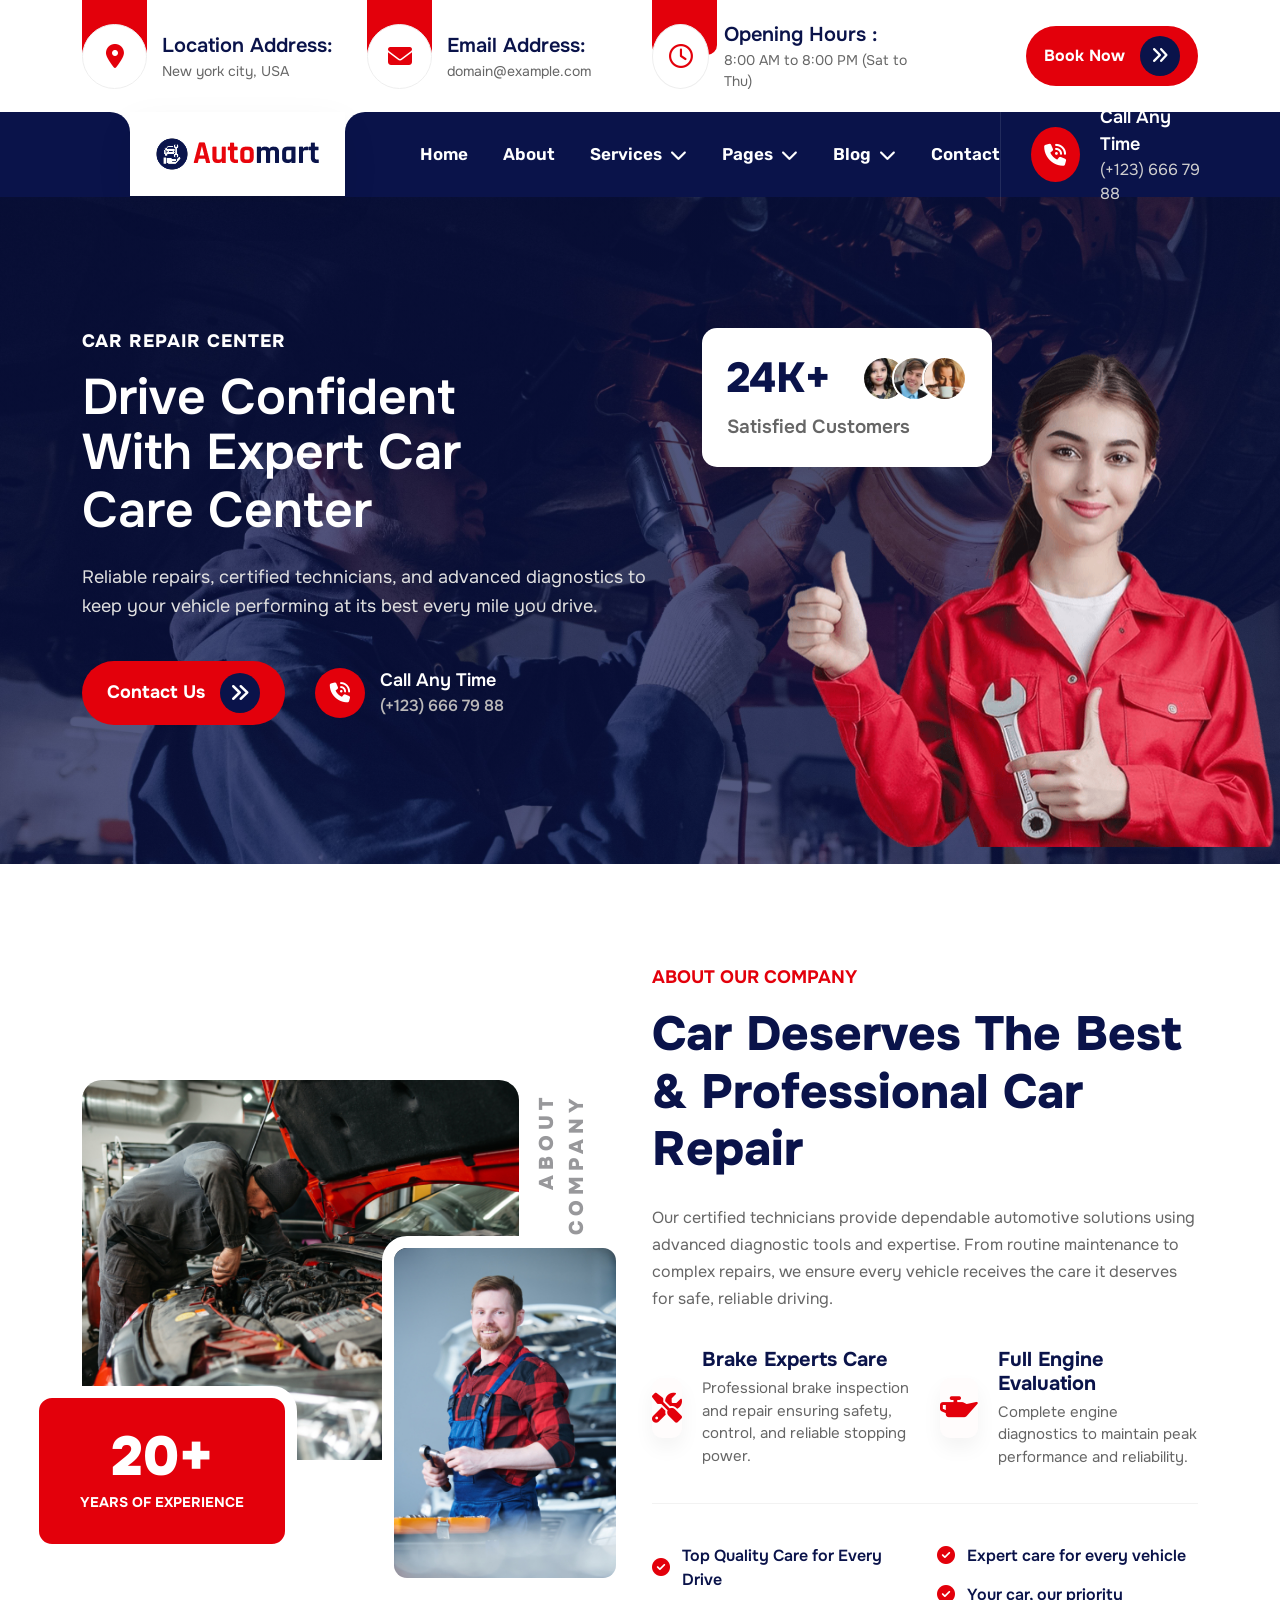
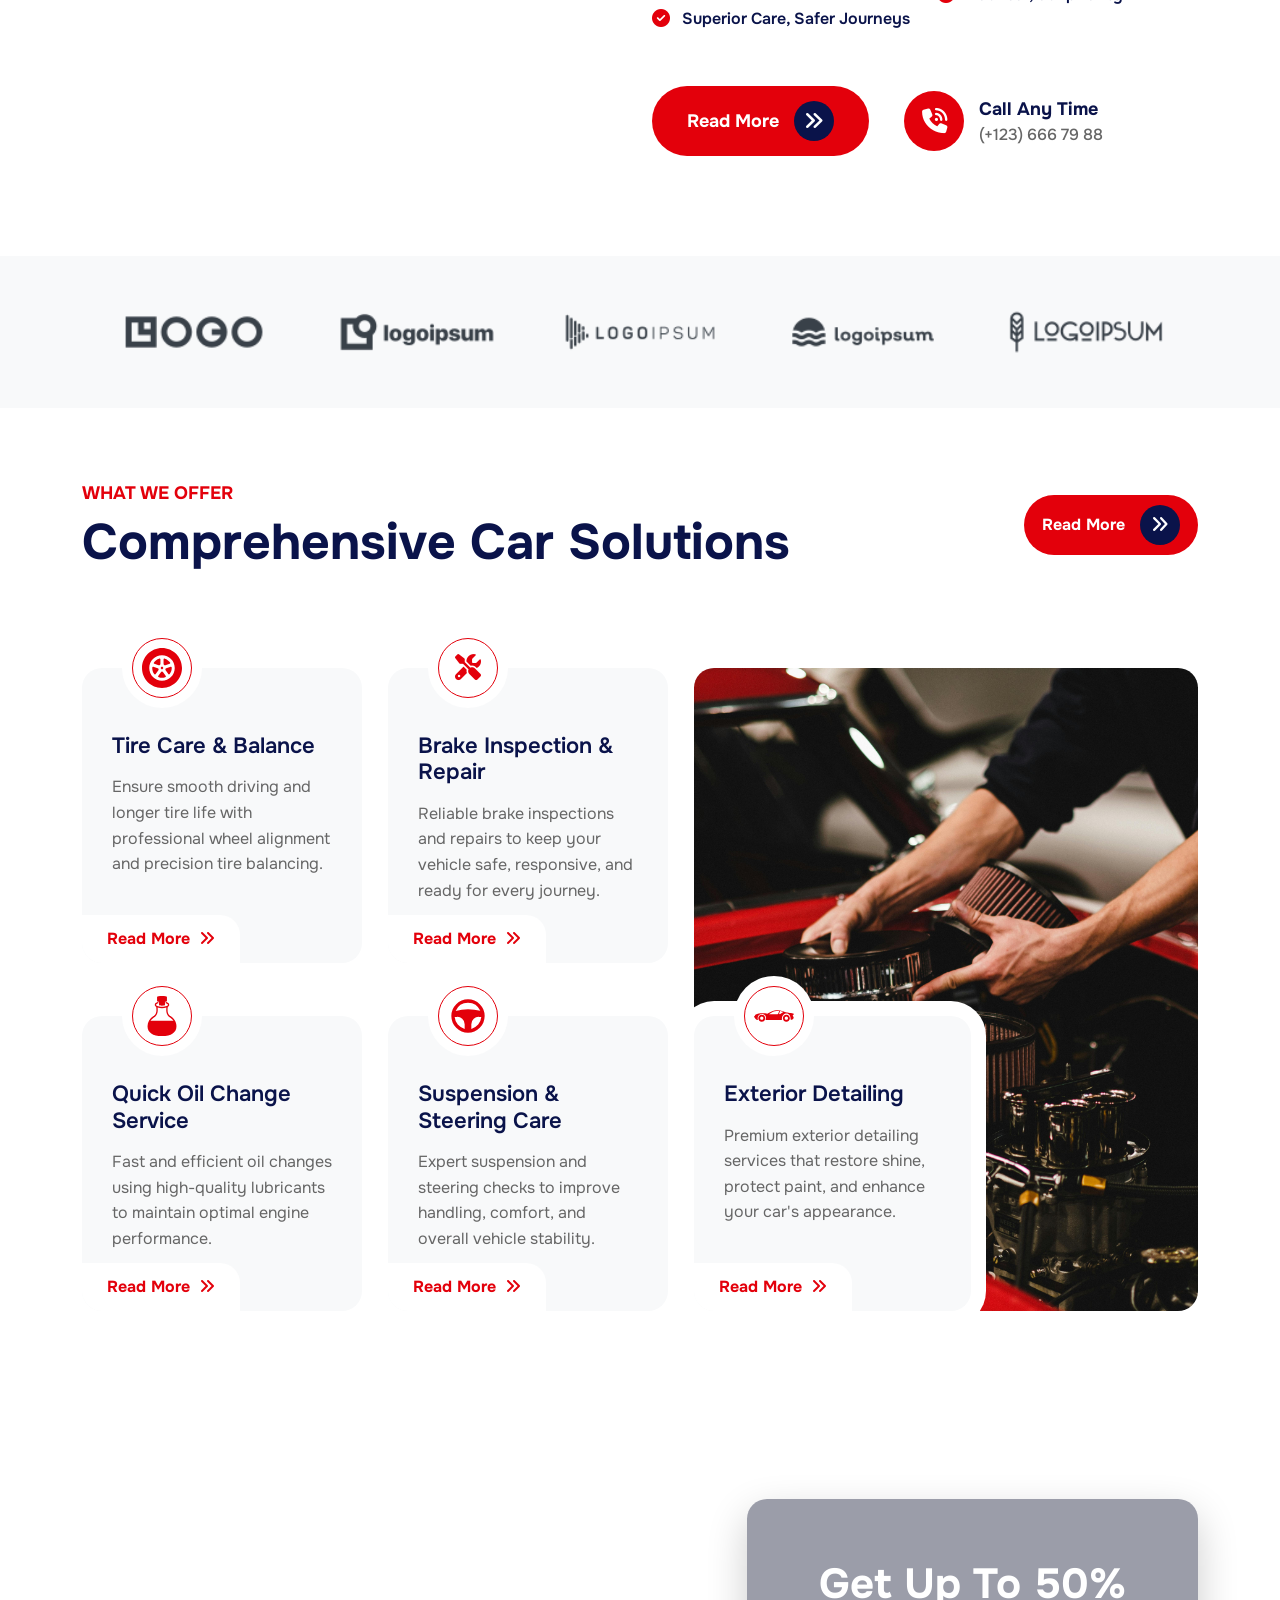
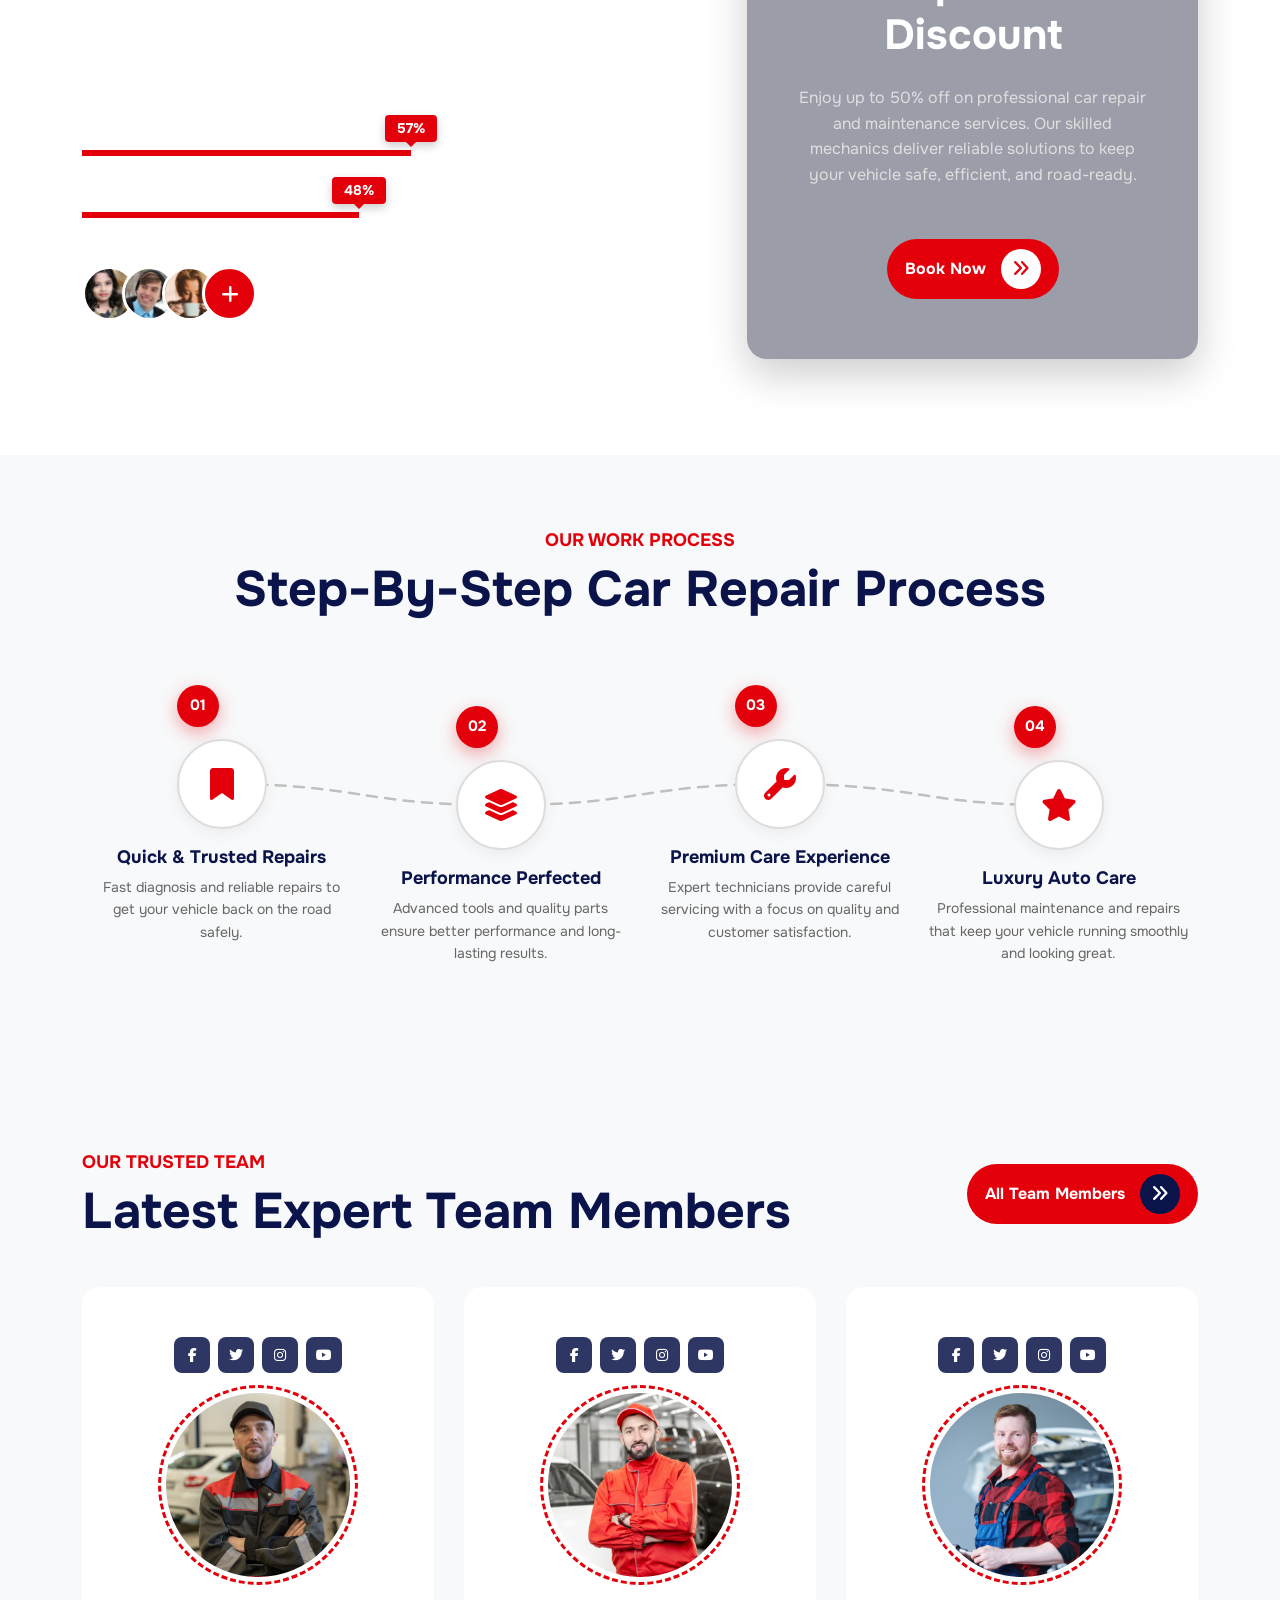
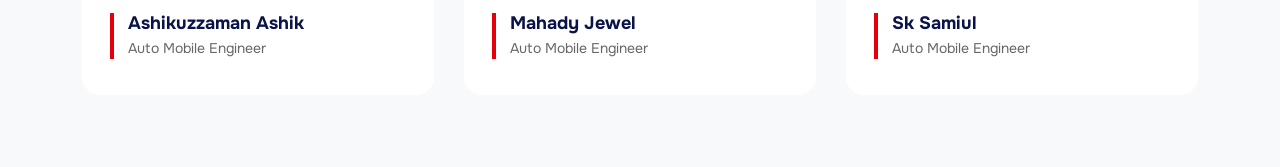
==== commit d4c5d42d: "Repsonsive till user cards" ====
--- a/index.html
+++ b/index.html
@@ -641,7 +641,8 @@
                     </div>
                     <div class="step-content">
                         <h4>Premium Care Experience</h4>
-                        <p>Expert technicians provide careful servicing with a focus on quality and customer satisfaction.</p>
+                        <p>Expert technicians provide careful servicing with a focus on quality and customer
+                            satisfaction.</p>
                     </div>
                 </div>
 
@@ -655,7 +656,8 @@
                     </div>
                     <div class="step-content">
                         <h4>Luxury Auto Care</h4>
-                        <p>Professional maintenance and repairs that keep your vehicle running smoothly and looking great.</p>
+                        <p>Professional maintenance and repairs that keep your vehicle running smoothly and looking
+                            great.</p>
                     </div>
                 </div>
 
@@ -663,6 +665,97 @@
         </div>
     </section>
     <!-- Work Process Section End -->
+
+    <!-- Team Section Start -->
+    <section class="team-section py-5">
+        <div class="container py-4">
+            <!-- Header Row -->
+            <div class="row align-items-center mb-5">
+                <div class="col-lg-8">
+                    <span class="about-subtitle d-block mb-2"
+                        style="color: var(--primary-red); font-weight: 700; text-transform: uppercase;">Our Trusted
+                        Team</span>
+                    <h2 class="solution-title" style="color: var(--dark-navy); margin-bottom: 0;">Latest Expert Team
+                        Members</h2>
+                </div>
+                <div class="col-lg-4 text-lg-end mt-3 mt-lg-0">
+                    <a href="#" class="btn-book-now btn-effect-hover-jelly">
+                        <span class="btn-text">All Team Members</span>
+                        <span class="arrow-icon" style="background: var(--dark-navy); color: white;">
+                            <i class="fa-solid fa-angles-right"></i>
+                        </span>
+                    </a>
+                </div>
+            </div>
+
+            <!-- Cards Wrapper (desktop: grid, mobile: carousel) -->
+            <div class="team-carousel-wrapper">
+                <div class="team-grid" id="teamGrid">
+
+                    <!-- Card 1 -->
+                    <div class="team-card">
+                        <div class="team-social">
+                            <a href="#"><i class="fa-brands fa-facebook-f"></i></a>
+                            <a href="#"><i class="fa-brands fa-twitter"></i></a>
+                            <a href="#"><i class="fa-brands fa-instagram"></i></a>
+                            <a href="#"><i class="fa-brands fa-youtube"></i></a>
+                        </div>
+                        <div class="team-img-wrap">
+                            <img src="assets/user1.jpg" alt="Team Member">
+                        </div>
+                        <div class="team-info">
+                            <h4>Ashikuzzaman Ashik</h4>
+                            <p>Auto Mobile Engineer</p>
+                        </div>
+                    </div>
+
+                    <!-- Card 2 -->
+                    <div class="team-card">
+                        <div class="team-social">
+                            <a href="#"><i class="fa-brands fa-facebook-f"></i></a>
+                            <a href="#"><i class="fa-brands fa-twitter"></i></a>
+                            <a href="#"><i class="fa-brands fa-instagram"></i></a>
+                            <a href="#"><i class="fa-brands fa-youtube"></i></a>
+                        </div>
+                        <div class="team-img-wrap">
+                            <img src="assets/user2.jpg" alt="Team Member">
+                        </div>
+                        <div class="team-info">
+                            <h4>Mahady Jewel</h4>
+                            <p>Auto Mobile Engineer</p>
+                        </div>
+                    </div>
+
+                    <!-- Card 3 -->
+                    <div class="team-card">
+                        <div class="team-social">
+                            <a href="#"><i class="fa-brands fa-facebook-f"></i></a>
+                            <a href="#"><i class="fa-brands fa-twitter"></i></a>
+                            <a href="#"><i class="fa-brands fa-instagram"></i></a>
+                            <a href="#"><i class="fa-brands fa-youtube"></i></a>
+                        </div>
+                        <div class="team-img-wrap">
+                            <img src="assets/user3.jpg" alt="Team Member">
+                        </div>
+                        <div class="team-info">
+                            <h4>Sk Samiul</h4>
+                            <p>Auto Mobile Engineer</p>
+                        </div>
+                    </div>
+
+                </div>
+            </div>
+
+            <!-- Dots (mobile carousel only) -->
+            <div class="team-dots" id="teamDots">
+                <span class="team-dot active" data-index="0"></span>
+                <span class="team-dot" data-index="1"></span>
+                <span class="team-dot" data-index="2"></span>
+            </div>
+
+        </div>
+    </section>
+    <!-- Team Section End -->
 
     <!-- Sidebar Structure -->
     <div class="sidebar-overlay" id="sidebarOverlay"></div>
--- a/style/style.css
+++ b/style/style.css
@@ -2203,4 +2203,230 @@
     .step-content p {
         font-size: 13px;
     }
+}
+
+/* =============================================
+   Team Section
+   ============================================= */
+.team-section {
+    background-color: #f8f9fa;
+}
+
+.team-carousel-wrapper {
+    overflow: hidden;
+}
+
+/* Desktop: 3-column grid */
+.team-grid {
+    display: grid;
+    grid-template-columns: repeat(3, 1fr);
+    gap: 30px;
+}
+
+/* ---- Team Card ---- */
+.team-card {
+    background: white;
+    border-radius: 18px;
+    padding: 40px 28px 36px;
+    text-align: center;
+    position: relative;
+    transition: transform 0.4s ease, box-shadow 0.4s ease, background 0.4s ease;
+    overflow: hidden;
+}
+
+/* Glowing red shimmer from bottom on hover */
+.team-card::before {
+    content: '';
+    position: absolute;
+    bottom: -60px;
+    left: 50%;
+    transform: translateX(-50%);
+    width: 80%;
+    height: 100px;
+    /* background: radial-gradient(ellipse, rgba(227, 0, 11, 0.25) 0%, transparent 70%); */
+    border-radius: 50%;
+    transition: all 0.5s ease;
+    opacity: 0;
+}
+
+/* Red accent top bar line */
+.team-card::after {
+    content: '';
+    position: absolute;
+    top: 0;
+    left: 0;
+    width: 0;
+    height: 4px;
+    background: linear-gradient(90deg, var(--primary-red), var(--dark-navy));
+    transition: width 0.5s ease;
+    border-radius: 0 4px 0 0;
+}
+
+.team-card:hover {
+    /* transform: translateY(-10px) scale(1.02); */
+    /* box-shadow: 0 24px 60px rgba(227, 0, 11, 0.15), 0 8px 24px rgba(0, 0, 0, 0.1); */
+}
+
+.team-card:hover::before {
+    opacity: 1;
+    bottom: -20px;
+}
+
+.team-card:hover::after {
+    width: 100%;
+}
+
+/* ---- Social Icons Row ---- */
+.team-social {
+    display: flex;
+    justify-content: center;
+    gap: 8px;
+    margin-bottom: 22px;
+    transform: translateY(10px);
+    opacity: 0.85;
+    transition: all 0.35s ease;
+}
+
+.team-card:hover .team-social {
+    transform: translateY(0);
+    opacity: 1;
+}
+
+.team-social a {
+    width: 36px;
+    height: 36px;
+    background: var(--dark-navy);
+    color: white;
+    border-radius: 8px;
+    display: flex;
+    align-items: center;
+    justify-content: center;
+    font-size: 14px;
+    text-decoration: none;
+    transition: background 0.3s ease, transform 0.3s ease;
+}
+
+.team-social a:hover {
+    background: var(--primary-red);
+    transform: translateY(-3px);
+}
+
+/* ---- Animated Circular Image ---- */
+.team-img-wrap {
+    width: 200px;
+    height: 200px;
+    border-radius: 50%;
+    margin: 0 auto 28px;
+    position: relative;
+    padding: 5px;
+    border: 3px dashed var(--primary-red);
+    transition: border-color 0.3s ease, transform 0.4s ease;
+}
+
+.team-card:hover .team-img-wrap {
+    border-color: var(--dark-navy);
+    transform: scale(1.05);
+}
+
+/* @keyframes spinBorder {
+    from {
+        transform: rotate(0deg);
+    }
+
+    to {
+        transform: rotate(360deg);
+    }
+} */
+
+.team-img-wrap::before {
+    content: '';
+    position: absolute;
+    inset: 4px;
+    border-radius: 50%;
+    background: white;
+    z-index: 0;
+}
+
+.team-img-wrap img {
+    width: 100%;
+    height: 100%;
+    border-radius: 50%;
+    object-fit: cover;
+    position: relative;
+    z-index: 1;
+}
+
+/* ---- Name & Role ---- */
+.team-info {
+    border-left: 4px solid var(--primary-red);
+    padding-left: 14px;
+    text-align: left;
+    margin-top: 4px;
+}
+
+.team-info h4 {
+    font-size: 18px;
+    font-weight: 700;
+    color: var(--dark-navy);
+    margin-bottom: 4px;
+}
+
+.team-info p {
+    font-size: 14px;
+    color: var(--text-gray);
+    margin: 0;
+}
+
+/* ---- Dots (hidden on desktop) ---- */
+.team-dots {
+    display: none;
+    justify-content: center;
+    gap: 10px;
+    margin-top: 28px;
+}
+
+.team-dot {
+    width: 10px;
+    height: 10px;
+    border-radius: 50%;
+    background: #ccc;
+    cursor: pointer;
+    transition: background 0.3s ease, transform 0.3s ease;
+}
+
+.team-dot.active {
+    background: var(--primary-red);
+    transform: scale(1.3);
+}
+
+/* =============================================
+   Team — Responsive (Mobile Carousel)
+   ============================================= */
+@media (max-width: 991px) {
+    .team-dots {
+        display: flex;
+    }
+
+    .team-carousel-wrapper {
+        overflow: hidden;
+    }
+
+    /* JS controls card width and padding for the peek effect */
+    .team-grid {
+        display: flex;
+        transition: transform 0.5s cubic-bezier(0.4, 0, 0.2, 1);
+    }
+
+    /* Cards: flex-col centered; actual width set via JS */
+    .team-card {
+        flex-shrink: 0;
+        display: flex;
+        flex-direction: column;
+        align-items: center;
+    }
+
+    .team-info {
+        width: 100%;
+        max-width: 280px;
+    }
 }
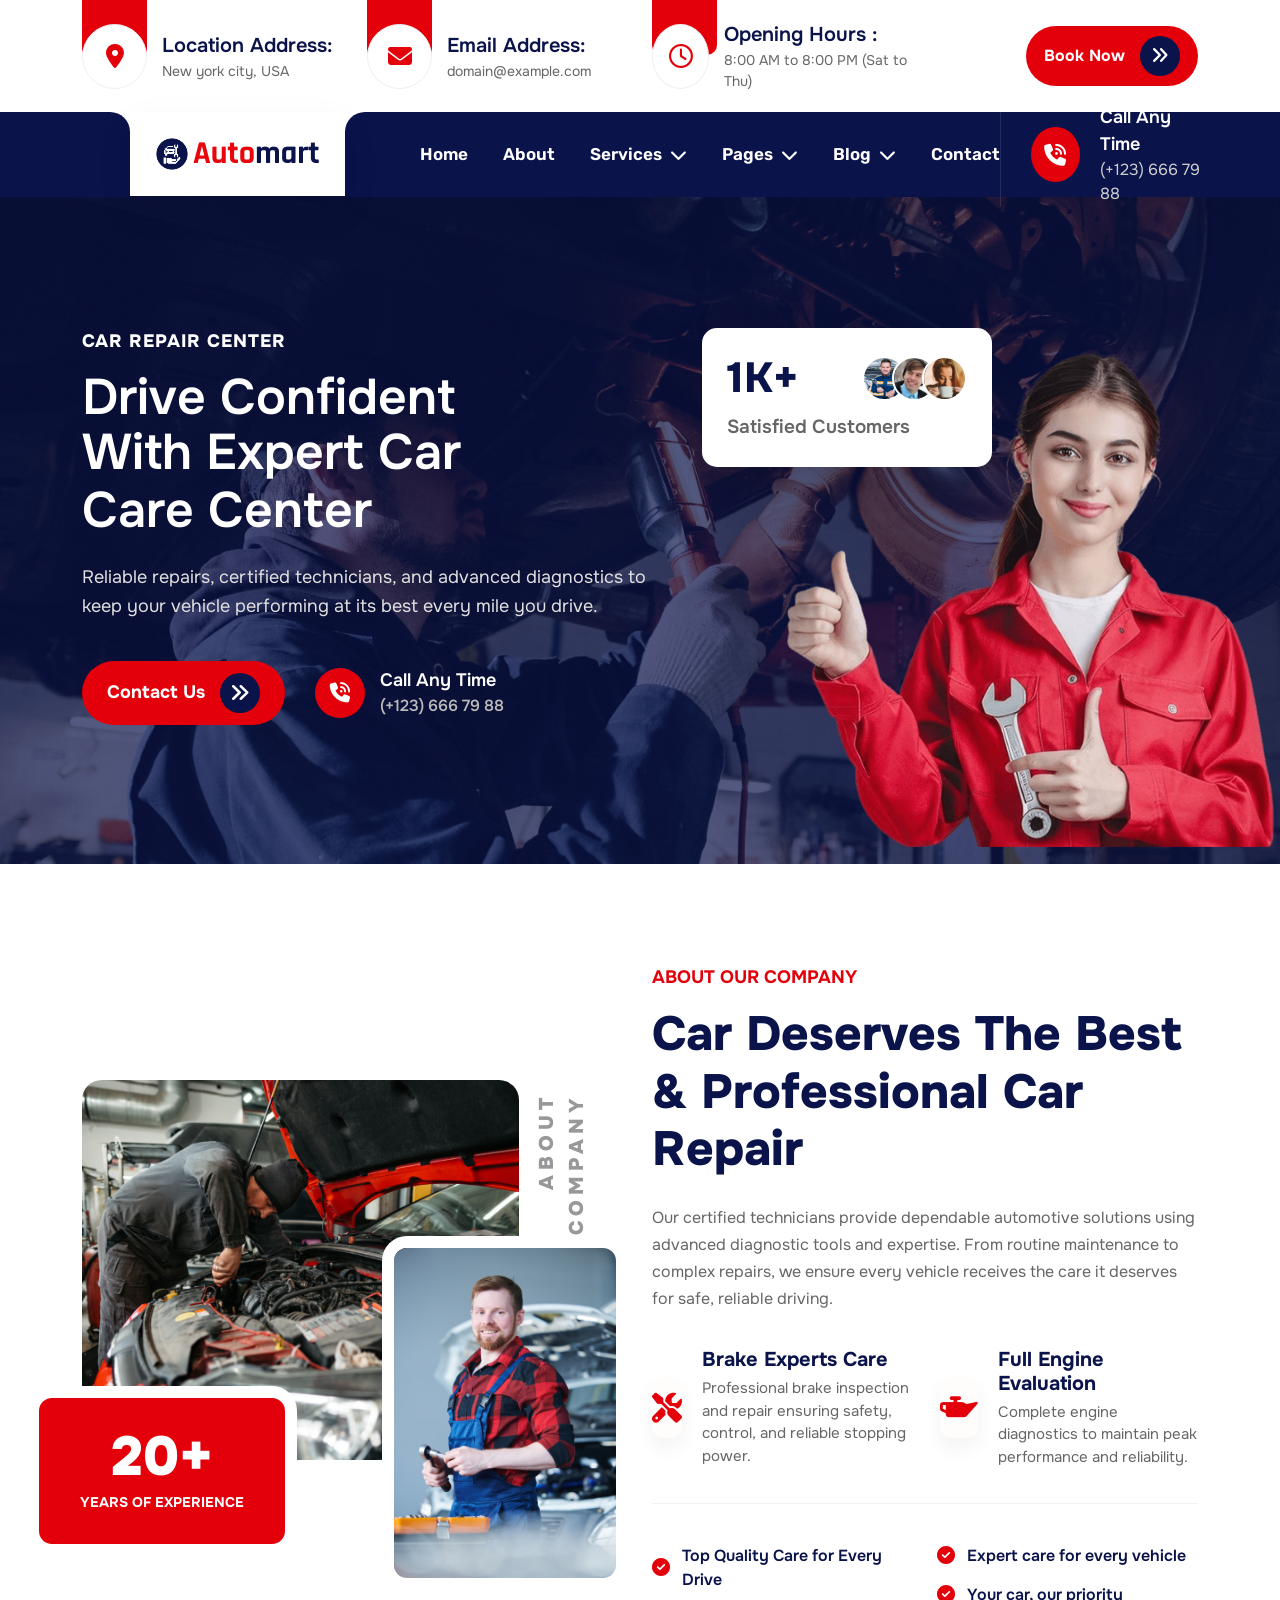
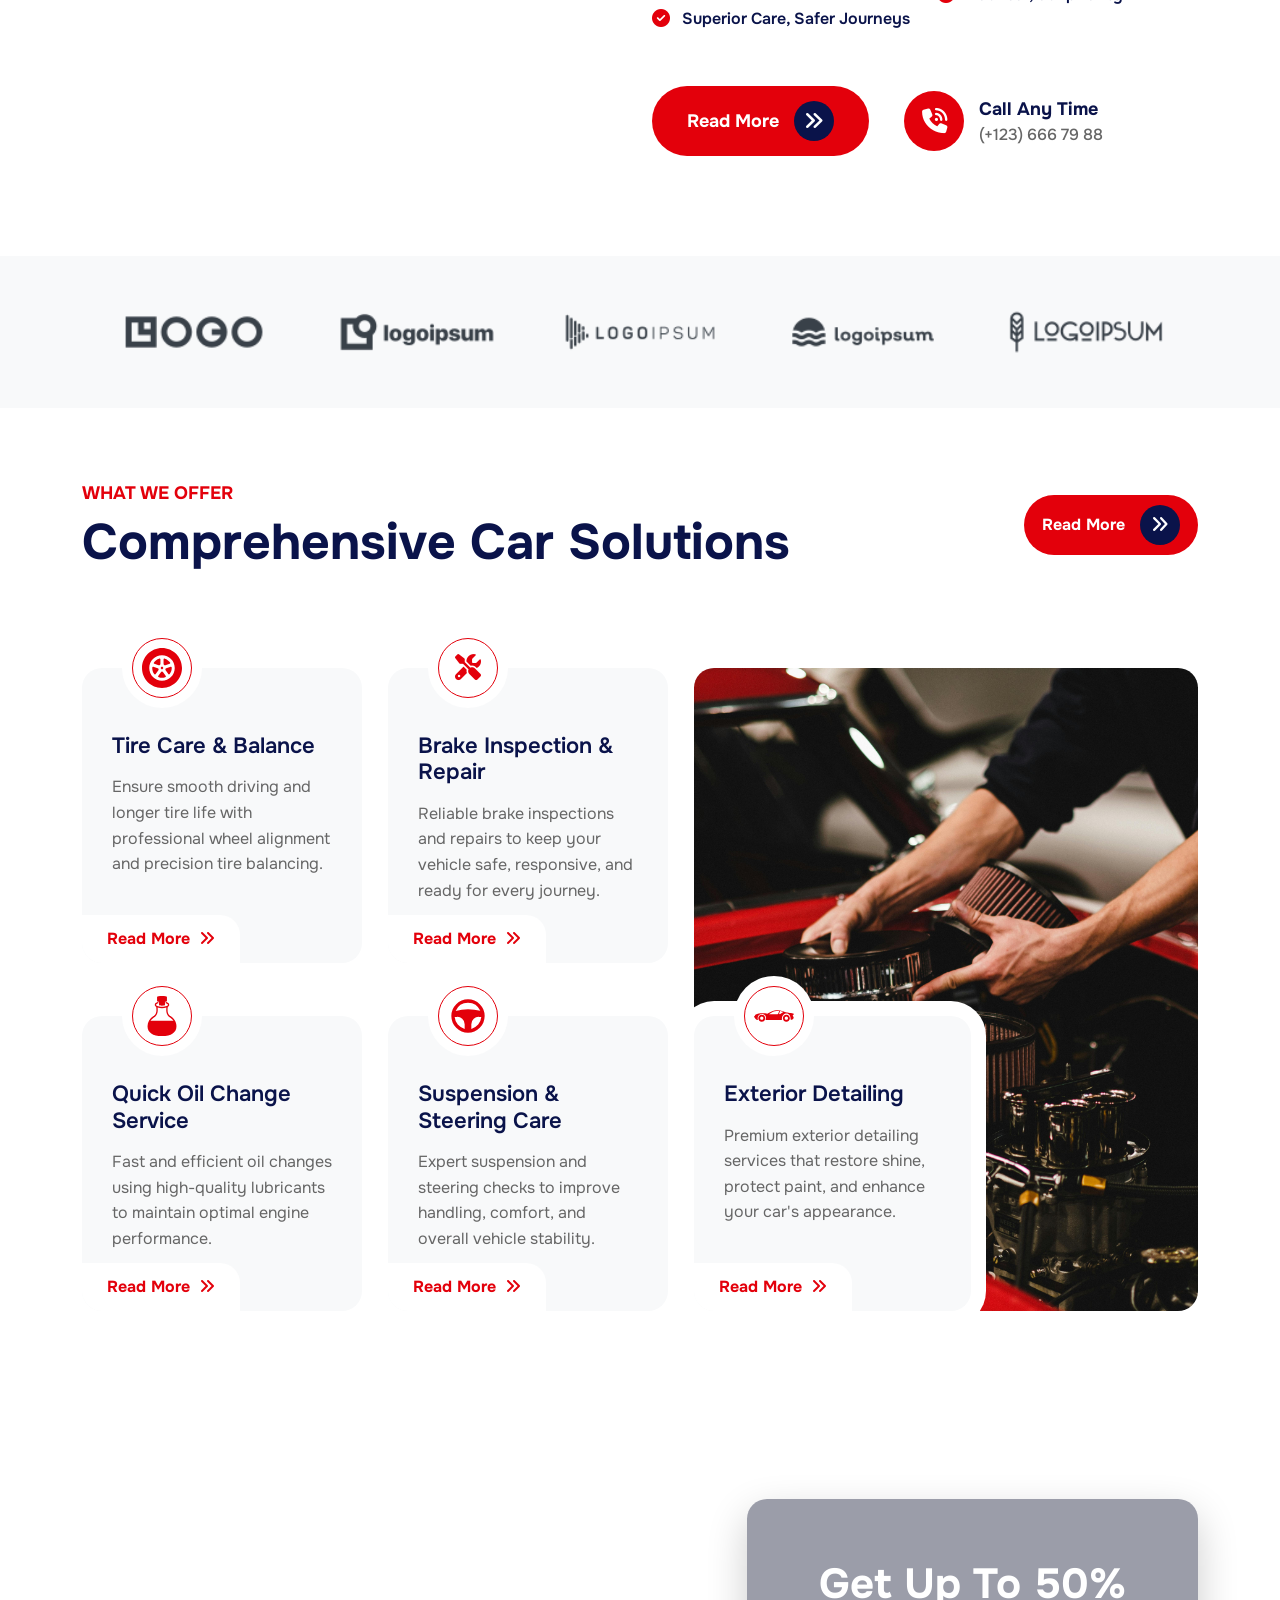
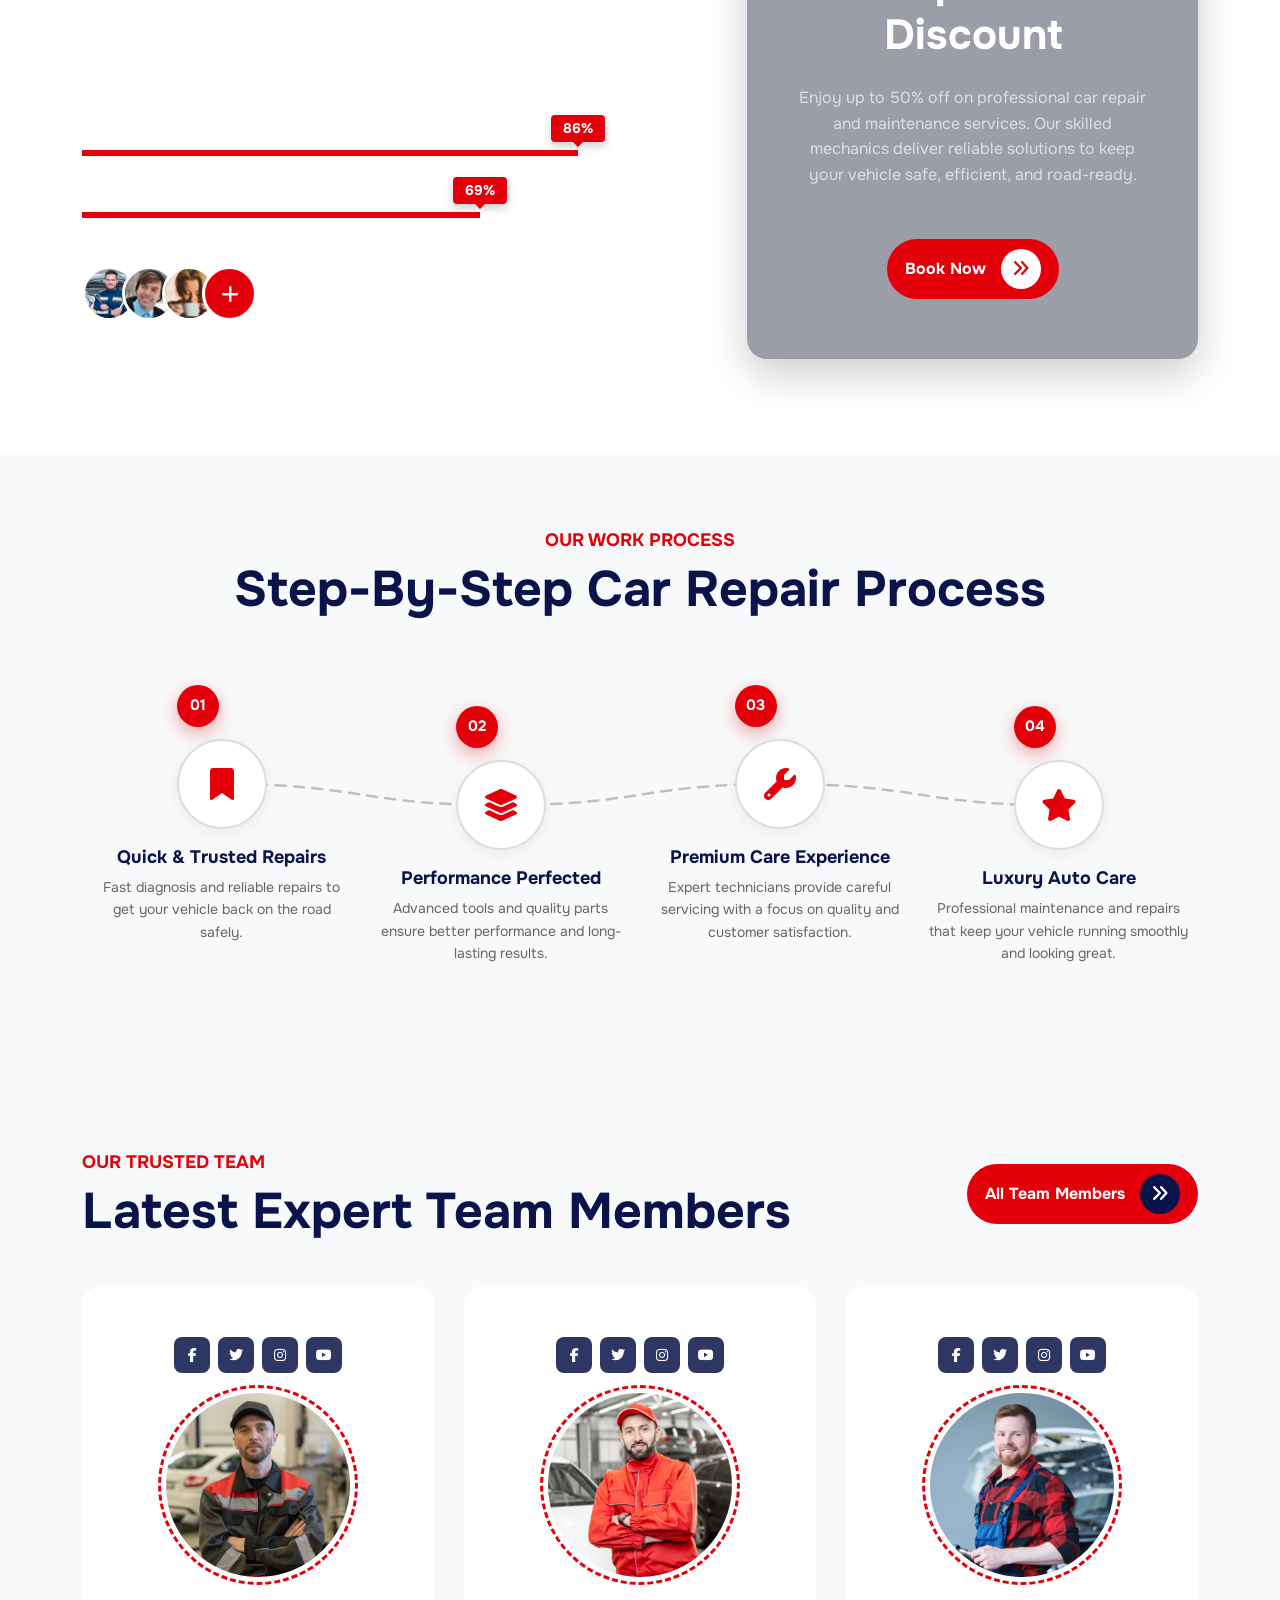
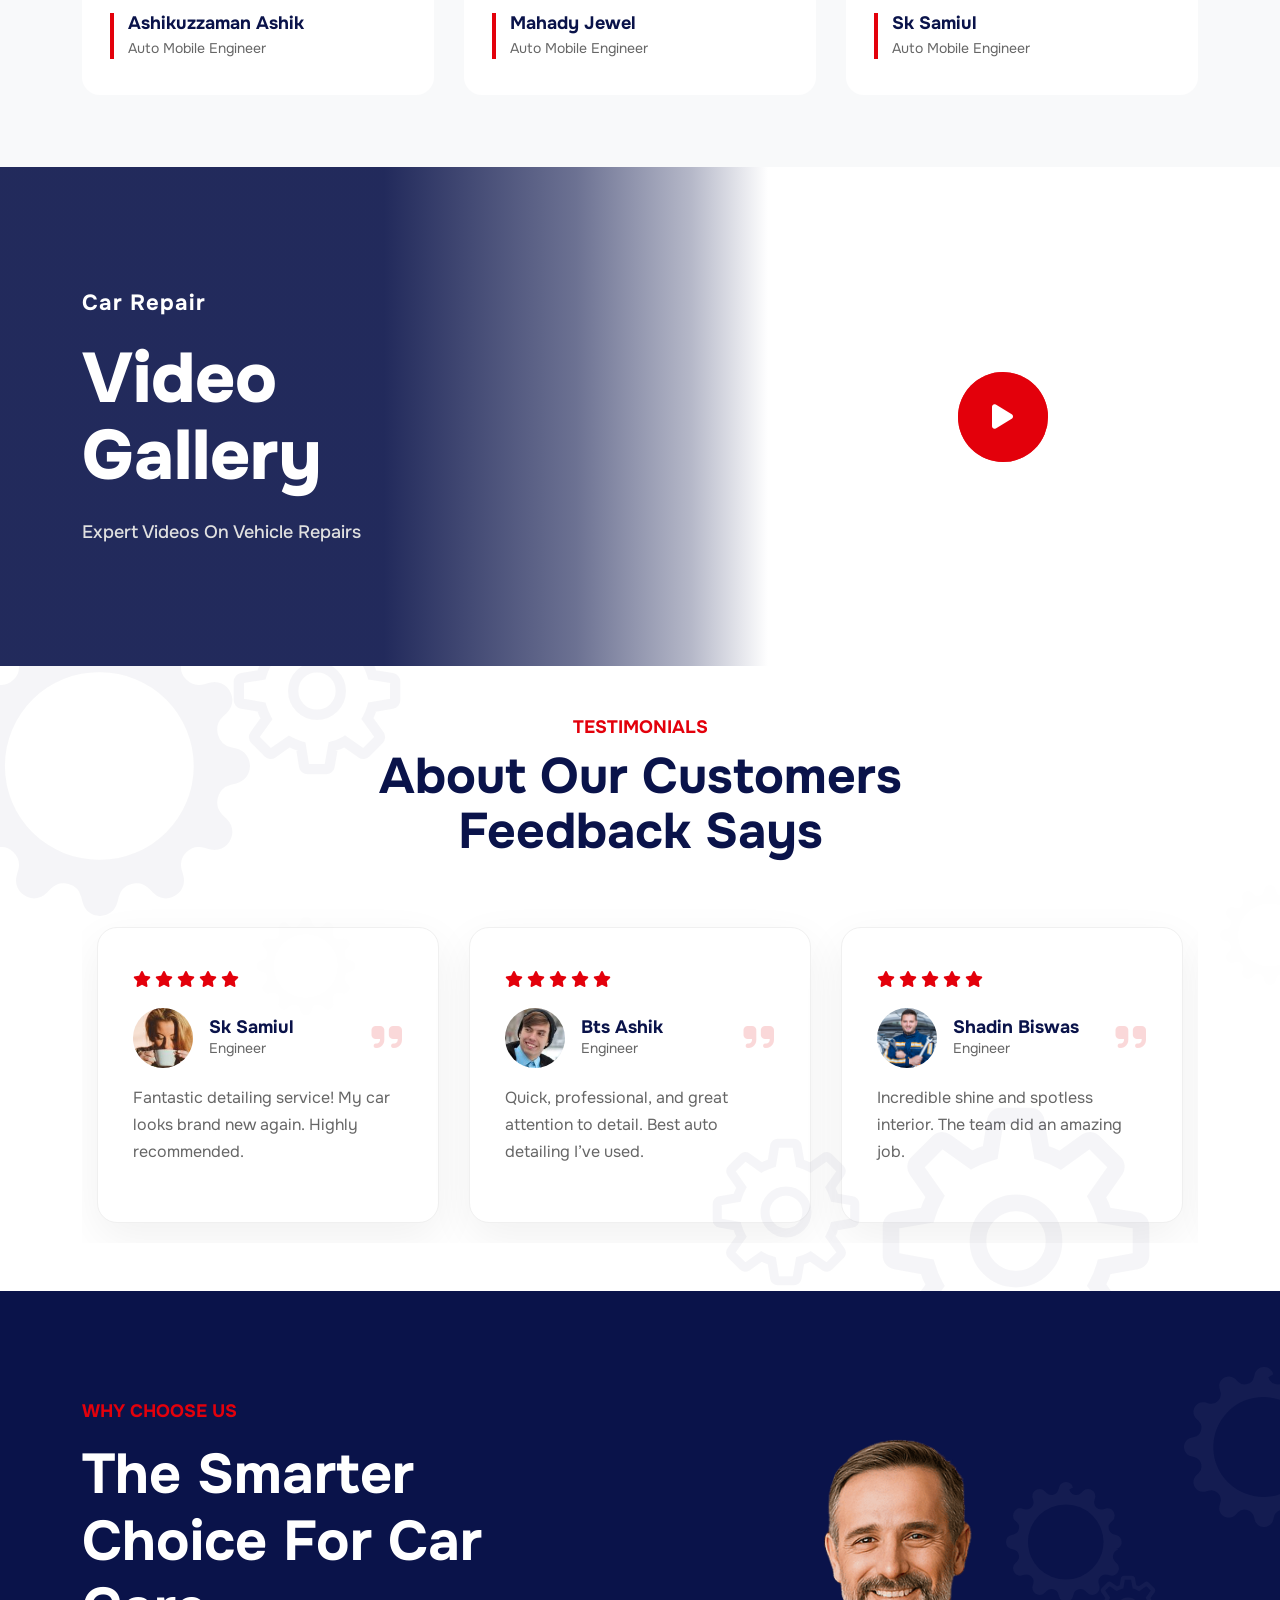
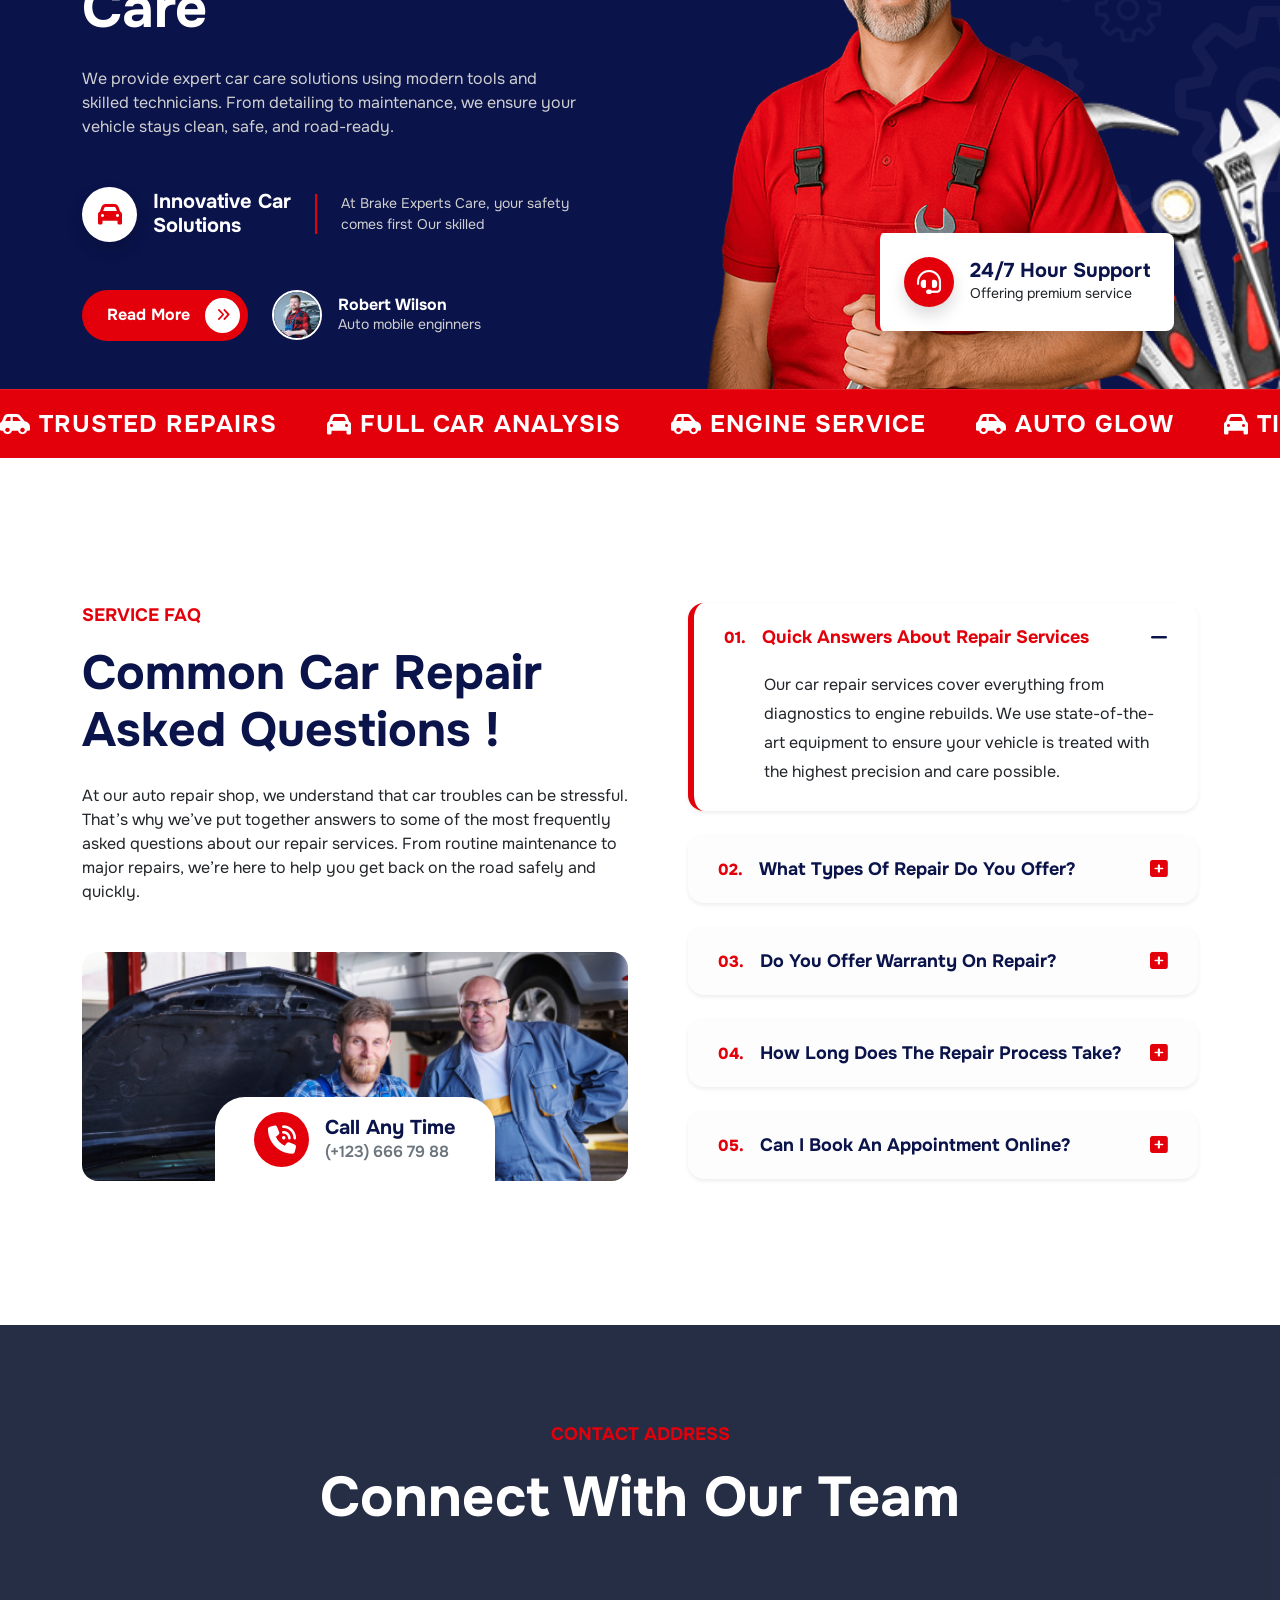
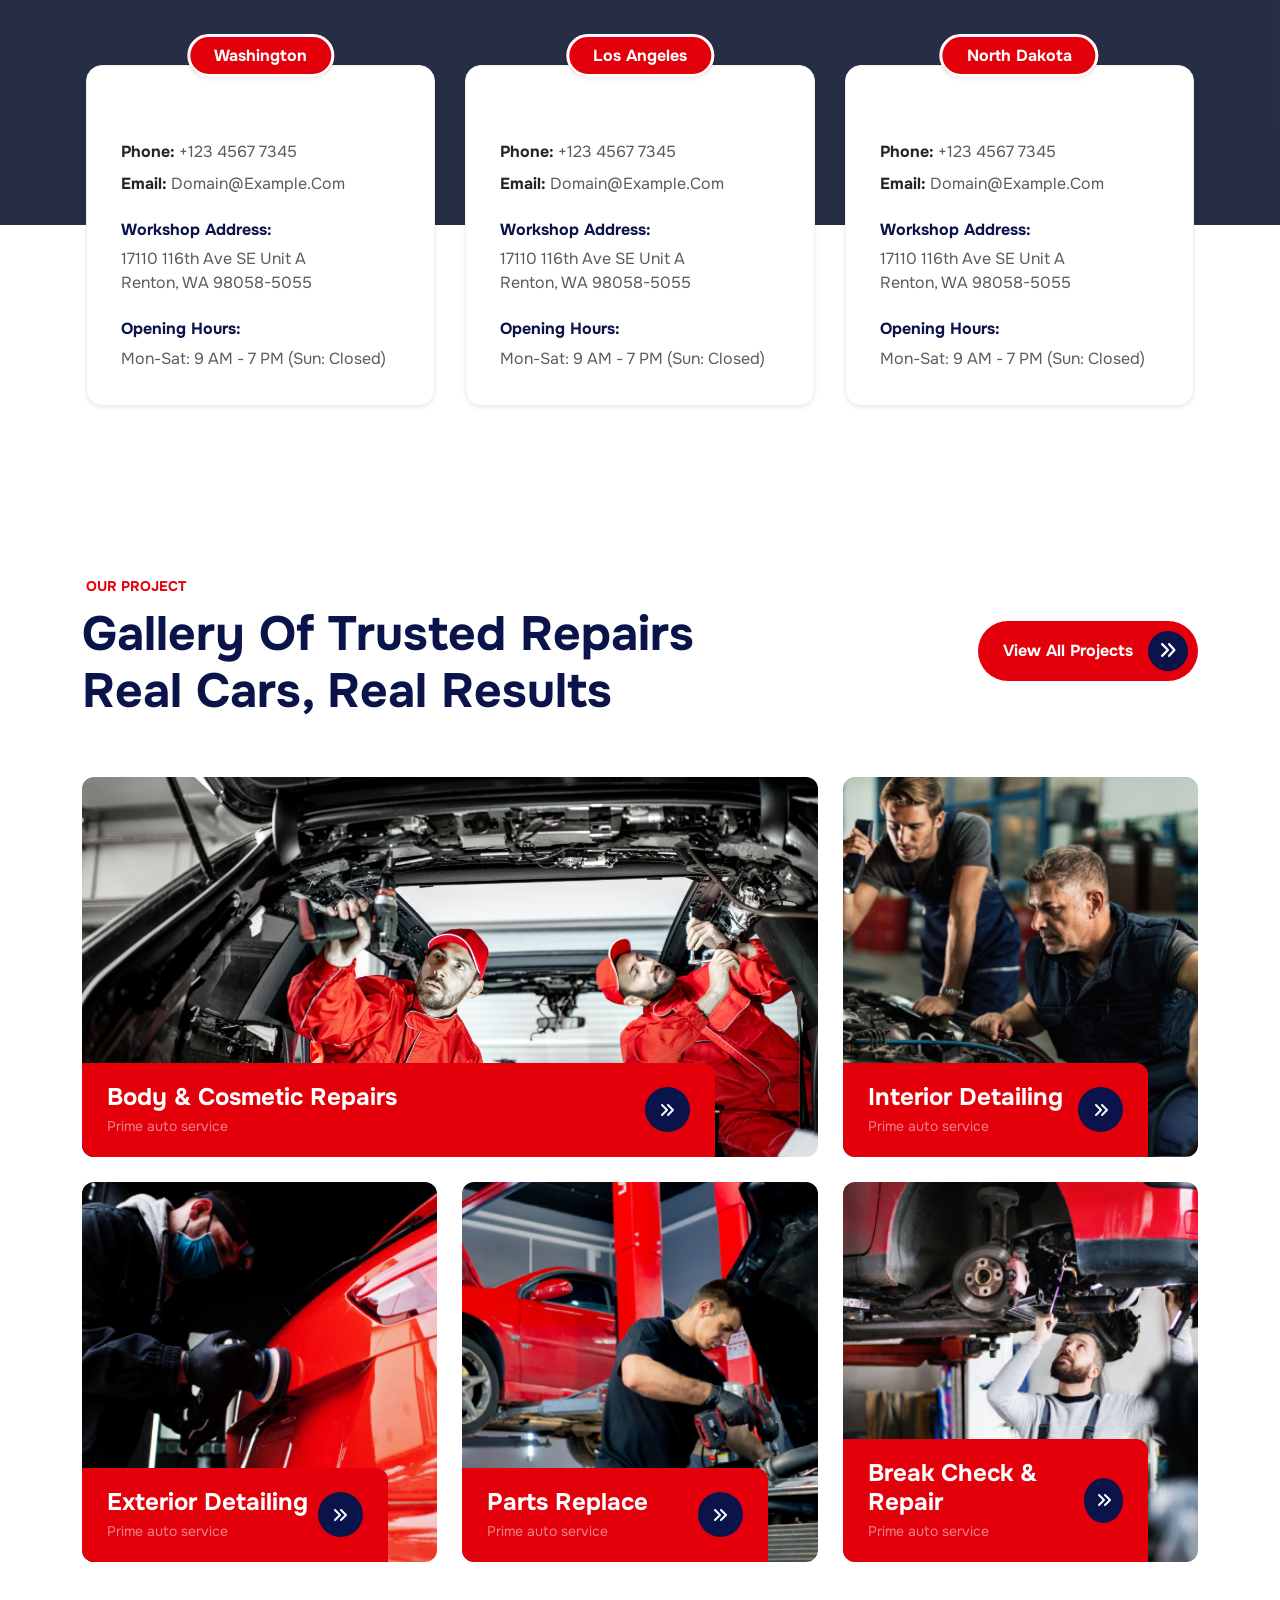
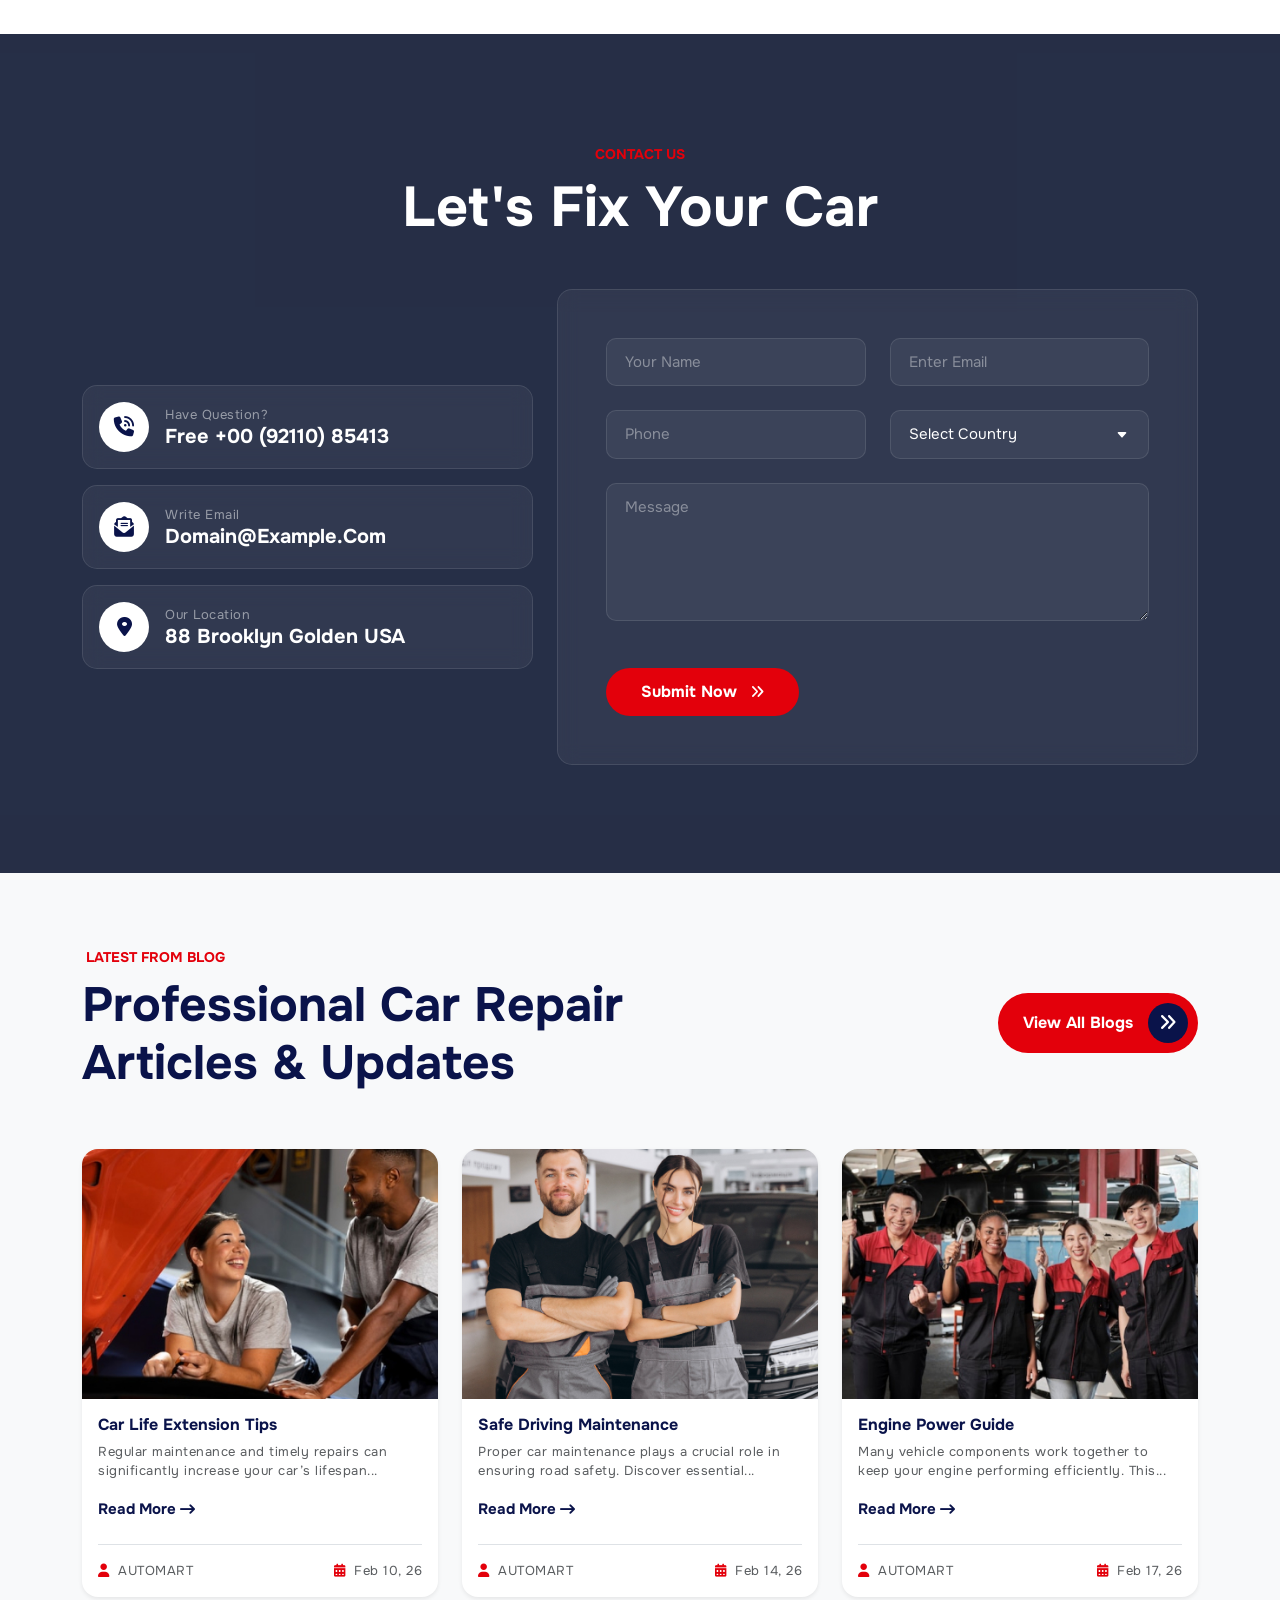
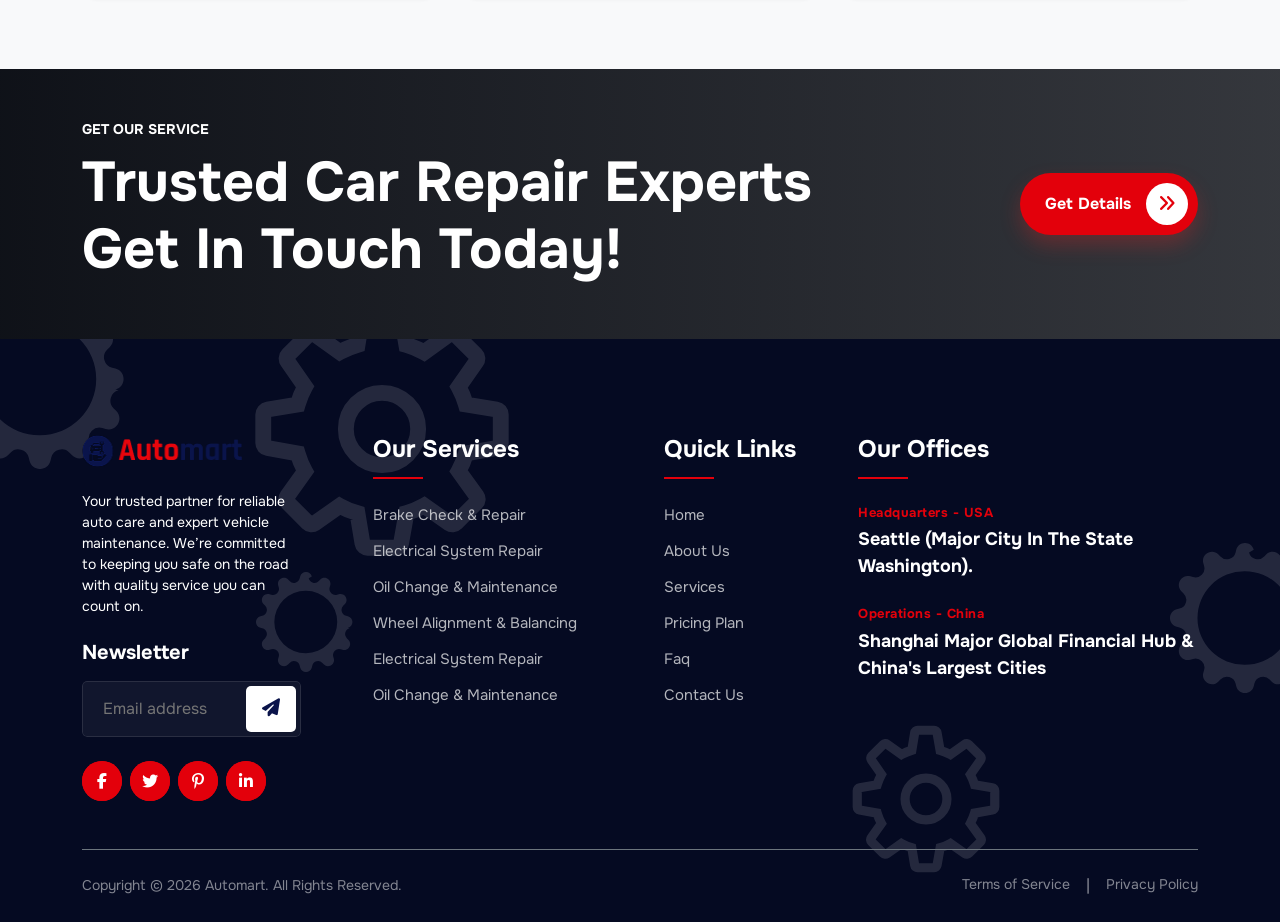
==== commit baaa345e: "Done Home Page" ====
--- a/index.html
+++ b/index.html
@@ -5,6 +5,7 @@
     <meta charset="UTF-8">
     <meta name="viewport" content="width=device-width, initial-scale=1.0">
     <title>Automart - Car Detailing Services</title>
+    <link rel="icon" href="assets/favicon.png">
     <!-- Bootstrap CSS -->
     <link href="https://cdn.jsdelivr.net/npm/bootstrap@5.3.0/dist/css/bootstrap.min.css" rel="stylesheet">
     <!-- Font Awesome -->
@@ -196,7 +197,7 @@
                             <div class="card-top">
                                 <h3>24K+</h3>
                                 <div class="avatar-group">
-                                    <div class="avatar"><img src="assets/avatar-3.jpg" alt="User"></div>
+                                    <div class="avatar"><img src="assets/avatar-3.avif" alt="User"></div>
                                     <div class="avatar"><img src="assets/avatar-2.jpg" alt="User"></div>
                                     <div class="avatar"><img src="assets/avatar-1.jpg" alt="User"></div>
                                 </div>
@@ -551,7 +552,7 @@
 
                     <div class="happy-customers">
                         <div class="avatars-group">
-                            <img src="assets/avatar-3.jpg" alt="Avatar">
+                            <img src="assets/avatar-3.avif" alt="Avatar">
                             <img src="assets/avatar-2.jpg" alt="Avatar">
                             <img src="assets/avatar-1.jpg" alt="Avatar">
                             <div class="plus-circle"><i class="fa-solid fa-plus"></i></div>
@@ -756,6 +757,1186 @@
         </div>
     </section>
     <!-- Team Section End -->
+
+    <!-- Video Gallery Section Start -->
+    <section class="video-section" style="background-image: url('assets/fixed-bg.jpg');">
+        <div class="video-overlay"></div>
+        <div class="container">
+            <div class="row align-items-center">
+                <div class="col-lg-6 reveal reveal-fade-left">
+                    <div class="video-content">
+                        <span class="video-badge">Car Repair</span>
+                        <h2 class="video-title">
+                            Video
+                            <br> Gallery
+                        </h2>
+                        <p class="video-subtitle">Expert Videos On Vehicle Repairs</p>
+                    </div>
+                </div>
+                <div class="col-lg-6 reveal reveal-fade-right">
+                    <div class="video-play-wrap">
+                        <div class="play-btn-pulse" id="playBtn">
+                            <i class="fa-solid fa-play"></i>
+                        </div>
+                        <span class="play-label">Watch Video</span>
+                    </div>
+                </div>
+            </div>
+        </div>
+    </section>
+
+
+
+
+
+
+
+
+
+
+
+
+
+
+
+
+
+
+
+
+
+
+
+
+
+    <!-- Video Gallery Section End -->
+    <!-- Video Modal End -->
+
+    <!-- Video Modal Start -->
+    <div class="video-modal-overlay" id="videoModal">
+        <div class="modal-box">
+            <button class="modal-close-btn" id="modalClose">&times;</button>
+            <div class="ratio ratio-16x9">
+                <iframe id="videoIframe" src="" title="YouTube video player" frameborder="0"
+                    allow="accelerometer; autoplay; clipboard-write; encrypted-media; gyroscope; picture-in-picture; web-share"
+                    allowfullscreen></iframe>
+            </div>
+        </div>
+    </div>
+    <!-- Video Modal End -->
+
+    <!-- Testimonials Section Start -->
+    <section class="testimonials-section py-5 position-relative overflow-hidden">
+        <!-- Background Gears -->
+        <div class="gear-bg gear-1">
+            <svg viewBox="0 0 16 16" xmlns="http://www.w3.org/2000/svg" fill="currentColor">
+                <path
+                    d="M8.932.727c-.243-.97-1.62-.97-1.864 0l-.071.286a.96.96 0 0 1-1.622.434l-.205-.211c-.695-.719-1.888-.03-1.613.931l.08.284a.96.96 0 0 1-1.186 1.187l-.284-.081c-.96-.275-1.65.918-.931 1.613l.211.205a.96.96 0 0 1-.434 1.622l-.286.071c-.97.243-.97 1.62 0 1.864l.286.071a.96.96 0 0 1 .434 1.622l-.211.205c-.719.695-.03 1.888.931 1.613l.284-.08a.96.96 0 0 1 1.187 1.187l-.081.283c-.275.96.918 1.65 1.613.931l.205-.211a.96.96 0 0 1 1.622.434l.071.286c.243.97 1.62.97 1.864 0l.071-.286a.96.96 0 0 1 1.622-.434l.205.211c.695.719 1.888.03 1.613-.931l-.08-.284a.96.96 0 0 1 1.187-1.187l.283.081c.96.275 1.65-.918.931-1.613l-.211-.205a.96.96 0 0 1 .434-1.622l.286-.071c.97-.243.97-1.62 0-1.864l-.286-.071a.96.96 0 0 1-.434-1.622l.211-.205c.719-.695.03-1.888-.931-1.613l-.284.08a.96.96 0 0 1-1.187-1.186l.081-.284c.275-.96-.918-1.65-1.613-.931l-.205.211a.96.96 0 0 1-1.622-.434L8.932.727zM8 12.997a4.998 4.998 0 1 1 0-9.995 4.998 4.998 0 0 1 0 9.996z" />
+            </svg>
+        </div>
+        <div class="gear-bg gear-2">
+            <svg viewBox="0 0 24 24" fill="none" xmlns="http://www.w3.org/2000/svg">
+                <path fill-rule="evenodd" clip-rule="evenodd"
+                    d="M17.2994 10.4527L19.2267 10.7677C19.3846 10.7935 19.5003 10.9298 19.5 11.0896V12.883C19.5 13.0412 19.3865 13.1768 19.2303 13.2042L17.3004 13.543C17.1885 13.9298 17.0349 14.3022 16.8415 14.6543L17.9823 16.2382C18.0759 16.3679 18.0612 16.5463 17.9483 16.6595L16.6804 17.9283C16.5682 18.0401 16.3921 18.0561 16.2623 17.9645L14.6627 16.8424C14.3099 17.0387 13.9352 17.1952 13.5442 17.3103L13.2034 19.231C13.176 19.3865 13.0406 19.5 12.8825 19.5H11.0888C10.9294 19.5 10.7934 19.3849 10.7676 19.228L10.4493 17.3168C10.059 17.204 9.6823 17.0485 9.32585 16.8525L7.73767 17.9648C7.60821 18.0558 7.43178 18.0401 7.31992 17.9283L6.05198 16.6595C5.93947 16.5463 5.9248 16.3686 6.01741 16.2391L7.13958 14.6697C6.94163 14.3116 6.78444 13.9337 6.67062 13.5414L4.76905 13.2042C4.61349 13.1765 4.5 13.0412 4.5 12.883V11.0896C4.5 10.9304 4.61544 10.7941 4.77263 10.768L6.67421 10.4514C6.78868 10.0582 6.94586 9.68022 7.14316 9.32315L6.0347 7.73739C5.94371 7.60793 5.95937 7.43185 6.07122 7.32L7.33883 6.0525C7.452 5.94 7.62908 5.925 7.7592 6.01793L9.33433 7.14293C9.68817 6.94924 10.0639 6.795 10.4552 6.6825L10.767 4.77359C10.7927 4.61576 10.929 4.5 11.0888 4.5H12.8825C13.041 4.5 13.1763 4.61413 13.2037 4.77L13.5399 6.68935C13.929 6.8025 14.304 6.95837 14.6591 7.15467L16.2385 6.01957C16.3683 5.92598 16.5464 5.94065 16.6595 6.05348L17.9278 7.32098C18.0397 7.43315 18.0553 7.60957 17.9643 7.73902L16.8392 9.34239C17.0323 9.69424 17.1865 10.066 17.2994 10.4527ZM9.71725 12C9.71725 13.2607 10.7393 14.2826 12.0001 14.2826C13.2608 14.2826 14.2829 13.2607 14.2829 12C14.2829 10.7394 13.2608 9.71742 12.0001 9.71742C10.7393 9.71742 9.71725 10.7394 9.71725 12Z"
+                    stroke="currentColor" />
+            </svg>
+        </div>
+        <div class="gear-bg gear-3 gear-small">
+            <svg viewBox="0 0 16 16" xmlns="http://www.w3.org/2000/svg" fill="currentColor">
+                <path
+                    d="M8.932.727c-.243-.97-1.62-.97-1.864 0l-.071.286a.96.96 0 0 1-1.622.434l-.205-.211c-.695-.719-1.888-.03-1.613.931l.08.284a.96.96 0 0 1-1.186 1.187l-.284-.081c-.96-.275-1.65.918-.931 1.613l.211.205a.96.96 0 0 1-.434 1.622l-.286.071c-.97.243-.97 1.62 0 1.864l.286.071a.96.96 0 0 1 .434 1.622l-.211.205c-.719.695-.03 1.888.931 1.613l.284-.08a.96.96 0 0 1 1.187 1.187l-.081.283c-.275.96.918 1.65 1.613.931l.205-.211a.96.96 0 0 1 1.622.434l.071.286c.243.97 1.62.97 1.864 0l.071-.286a.96.96 0 0 1 1.622-.434l.205.211c.695.719 1.888.03 1.613-.931l-.08-.284a.96.96 0 0 1 1.187-1.187l.283.081c.96.275 1.65-.918.931-1.613l-.211-.205a.96.96 0 0 1 .434-1.622l.286-.071c.97-.243.97-1.62 0-1.864l-.286-.071a.96.96 0 0 1-.434-1.622l.211-.205c.719-.695.03-1.888-.931-1.613l-.284.08a.96.96 0 0 1-1.187-1.186l.081-.284c.275-.96-.918-1.65-1.613-.931l-.205.211a.96.96 0 0 1-1.622-.434L8.932.727zM8 12.997a4.998 4.998 0 1 1 0-9.995 4.998 4.998 0 0 1 0 9.996z" />
+            </svg>
+        </div>
+        <div class="gear-bg gear-4">
+            <svg viewBox="0 0 24 24" fill="none" xmlns="http://www.w3.org/2000/svg">
+                <path fill-rule="evenodd" clip-rule="evenodd"
+                    d="M17.2994 10.4527L19.2267 10.7677C19.3846 10.7935 19.5003 10.9298 19.5 11.0896V12.883C19.5 13.0412 19.3865 13.1768 19.2303 13.2042L17.3004 13.543C17.1885 13.9298 17.0349 14.3022 16.8415 14.6543L17.9823 16.2382C18.0759 16.3679 18.0612 16.5463 17.9483 16.6595L16.6804 17.9283C16.5682 18.0401 16.3921 18.0561 16.2623 17.9645L14.6627 16.8424C14.3099 17.0387 13.9352 17.1952 13.5442 17.3103L13.2034 19.231C13.176 19.3865 13.0406 19.5 12.8825 19.5H11.0888C10.9294 19.5 10.7934 19.3849 10.7676 19.228L10.4493 17.3168C10.059 17.204 9.6823 17.0485 9.32585 16.8525L7.73767 17.9648C7.60821 18.0558 7.43178 18.0401 7.31992 17.9283L6.05198 16.6595C5.93947 16.5463 5.9248 16.3686 6.01741 16.2391L7.13958 14.6697C6.94163 14.3116 6.78444 13.9337 6.67062 13.5414L4.76905 13.2042C4.61349 13.1765 4.5 13.0412 4.5 12.883V11.0896C4.5 10.9304 4.61544 10.7941 4.77263 10.768L6.67421 10.4514C6.78868 10.0582 6.94586 9.68022 7.14316 9.32315L6.0347 7.73739C5.94371 7.60793 5.95937 7.43185 6.07122 7.32L7.33883 6.0525C7.452 5.94 7.62908 5.925 7.7592 6.01793L9.33433 7.14293C9.68817 6.94924 10.0639 6.795 10.4552 6.6825L10.767 4.77359C10.7927 4.61576 10.929 4.5 11.0888 4.5H12.8825C13.041 4.5 13.1763 4.61413 13.2037 4.77L13.5399 6.68935C13.929 6.8025 14.304 6.95837 14.6591 7.15467L16.2385 6.01957C16.3683 5.92598 16.5464 5.94065 16.6595 6.05348L17.9278 7.32098C18.0397 7.43315 18.0553 7.60957 17.9643 7.73902L16.8392 9.34239C17.0323 9.69424 17.1865 10.066 17.2994 10.4527ZM9.71725 12C9.71725 13.2607 10.7393 14.2826 12.0001 14.2826C13.2608 14.2826 14.2829 13.2607 14.2829 12C14.2829 10.7394 13.2608 9.71742 12.0001 9.71742C10.7393 9.71742 9.71725 10.7394 9.71725 12Z"
+                    stroke="currentColor" />
+            </svg>
+        </div>
+        <div class="gear-bg gear-5 gear-small">
+            <svg viewBox="0 0 16 16" xmlns="http://www.w3.org/2000/svg" fill="currentColor">
+                <path
+                    d="M8.932.727c-.243-.97-1.62-.97-1.864 0l-.071.286a.96.96 0 0 1-1.622.434l-.205-.211c-.695-.719-1.888-.03-1.613.931l.08.284a.96.96 0 0 1-1.186 1.187l-.284-.081c-.96-.275-1.65.918-.931 1.613l.211.205a.96.96 0 0 1-.434 1.622l-.286.071c-.97.243-.97 1.62 0 1.864l.286.071a.96.96 0 0 1 .434 1.622l-.211.205c-.719.695-.03 1.888.931 1.613l.284-.08a.96.96 0 0 1 1.187 1.187l-.081.283c-.275.96.918 1.65 1.613.931l.205-.211a.96.96 0 0 1 1.622.434l.071.286c.243.97 1.62.97 1.864 0l.071-.286a.96.96 0 0 1 1.622-.434l.205.211c.695.719 1.888.03 1.613-.931l-.08-.284a.96.96 0 0 1 1.187-1.187l.283.081c.96.275 1.65-.918.931-1.613l-.211-.205a.96.96 0 0 1 .434-1.622l.286-.071c.97-.243.97-1.62 0-1.864l-.286-.071a.96.96 0 0 1-.434-1.622l.211-.205c.719-.695.03-1.888-.931-1.613l-.284.08a.96.96 0 0 1-1.187-1.186l.081-.284c.275-.96-.918-1.65-1.613-.931l-.205.211a.96.96 0 0 1-1.622-.434L8.932.727zM8 12.997a4.998 4.998 0 1 1 0-9.995 4.998 4.998 0 0 1 0 9.996z" />
+            </svg>
+        </div>
+        <div class="gear-bg gear-6">
+            <svg viewBox="0 0 24 24" fill="none" xmlns="http://www.w3.org/2000/svg">
+                <path fill-rule="evenodd" clip-rule="evenodd"
+                    d="M17.2994 10.4527L19.2267 10.7677C19.3846 10.7935 19.5003 10.9298 19.5 11.0896V12.883C19.5 13.0412 19.3865 13.1768 19.2303 13.2042L17.3004 13.543C17.1885 13.9298 17.0349 14.3022 16.8415 14.6543L17.9823 16.2382C18.0759 16.3679 18.0612 16.5463 17.9483 16.6595L16.6804 17.9283C16.5682 18.0401 16.3921 18.0561 16.2623 17.9645L14.6627 16.8424C14.3099 17.0387 13.9352 17.1952 13.5442 17.3103L13.2034 19.231C13.176 19.3865 13.0406 19.5 12.8825 19.5H11.0888C10.9294 19.5 10.7934 19.3849 10.7676 19.228L10.4493 17.3168C10.059 17.204 9.6823 17.0485 9.32585 16.8525L7.73767 17.9648C7.60821 18.0558 7.43178 18.0401 7.31992 17.9283L6.05198 16.6595C5.93947 16.5463 5.9248 16.3686 6.01741 16.2391L7.13958 14.6697C6.94163 14.3116 6.78444 13.9337 6.67062 13.5414L4.76905 13.2042C4.61349 13.1765 4.5 13.0412 4.5 12.883V11.0896C4.5 10.9304 4.61544 10.7941 4.77263 10.768L6.67421 10.4514C6.78868 10.0582 6.94586 9.68022 7.14316 9.32315L6.0347 7.73739C5.94371 7.60793 5.95937 7.43185 6.07122 7.32L7.33883 6.0525C7.452 5.94 7.62908 5.925 7.7592 6.01793L9.33433 7.14293C9.68817 6.94924 10.0639 6.795 10.4552 6.6825L10.767 4.77359C10.7927 4.61576 10.929 4.5 11.0888 4.5H12.8825C13.041 4.5 13.1763 4.61413 13.2037 4.77L13.5399 6.68935C13.929 6.8025 14.304 6.95837 14.6591 7.15467L16.2385 6.01957C16.3683 5.92598 16.5464 5.94065 16.6595 6.05348L17.9278 7.32098C18.0397 7.43315 18.0553 7.60957 17.9643 7.73902L16.8392 9.34239C17.0323 9.69424 17.1865 10.066 17.2994 10.4527ZM9.71725 12C9.71725 13.2607 10.7393 14.2826 12.0001 14.2826C13.2608 14.2826 14.2829 13.2607 14.2829 12C14.2829 10.7394 13.2608 9.71742 12.0001 9.71742C10.7393 9.71742 9.71725 10.7394 9.71725 12Z"
+                    stroke="currentColor" />
+            </svg>
+        </div>
+
+        <div class="container relative z-1">
+            <div class="text-center mb-5">
+                <span class="about-subtitle d-block mb-2 text-uppercase fw-bold"
+                    style="color: var(--primary-red);">Testimonials</span>
+                <h2 class="solution-title text-navy">About Our Customers<br>Feedback Says</h2>
+            </div>
+
+            <div class="testimonial-carousel-container overflow-hidden">
+                <div class="testimonial-track">
+                    <!-- Original 4 Cards -->
+                    <div class="testimonial-card-item">
+                        <div class="testimonial-card">
+                            <div class="rating mb-3">
+                                <i class="fa-solid fa-star text-red"></i>
+                                <i class="fa-solid fa-star text-red"></i>
+                                <i class="fa-solid fa-star text-red"></i>
+                                <i class="fa-solid fa-star text-red"></i>
+                                <i class="fa-solid fa-star text-red"></i>
+                            </div>
+                            <div class="user-meta d-flex align-items-center justify-content-between mb-3">
+                                <div class="user-info d-flex align-items-center">
+                                    <div class="user-img me-3">
+                                        <img src="assets/avatar-1.jpg" alt="User">
+                                    </div>
+                                    <div class="user-details text-start">
+                                        <h4 class="mb-0">Sk Samiul</h4>
+                                        <p class="mb-0">Engineer</p>
+                                    </div>
+                                </div>
+                                <div class="quote-icon">
+                                    <i class="fa-solid fa-quote-right"></i>
+                                </div>
+                            </div>
+                            <p class="testimonial-text text-start">
+                                Fantastic detailing service! My car looks brand new again. Highly recommended.
+                            </p>
+                        </div>
+                    </div>
+                    <div class="testimonial-card-item">
+                        <div class="testimonial-card">
+                            <div class="rating mb-3">
+                                <i class="fa-solid fa-star text-red"></i>
+                                <i class="fa-solid fa-star text-red"></i>
+                                <i class="fa-solid fa-star text-red"></i>
+                                <i class="fa-solid fa-star text-red"></i>
+                                <i class="fa-solid fa-star text-red"></i>
+                            </div>
+                            <div class="user-meta d-flex align-items-center justify-content-between mb-3">
+                                <div class="user-info d-flex align-items-center">
+                                    <div class="user-img me-3">
+                                        <img src="assets/avatar-2.jpg" alt="User">
+                                    </div>
+                                    <div class="user-details text-start">
+                                        <h4 class="mb-0">Bts Ashik</h4>
+                                        <p class="mb-0">Engineer</p>
+                                    </div>
+                                </div>
+                                <div class="quote-icon">
+                                    <i class="fa-solid fa-quote-right"></i>
+                                </div>
+                            </div>
+                            <p class="testimonial-text text-start">
+                                Quick, professional, and great attention to detail. Best auto detailing I’ve used.
+                            </p>
+                        </div>
+                    </div>
+                    <div class="testimonial-card-item">
+                        <div class="testimonial-card">
+                            <div class="rating mb-3">
+                                <i class="fa-solid fa-star text-red"></i>
+                                <i class="fa-solid fa-star text-red"></i>
+                                <i class="fa-solid fa-star text-red"></i>
+                                <i class="fa-solid fa-star text-red"></i>
+                                <i class="fa-solid fa-star text-red"></i>
+                            </div>
+                            <div class="user-meta d-flex align-items-center justify-content-between mb-3">
+                                <div class="user-info d-flex align-items-center">
+                                    <div class="user-img me-3">
+                                        <img src="assets/avatar-3.avif" alt="User">
+                                    </div>
+                                    <div class="user-details text-start">
+                                        <h4 class="mb-0">Shadin Biswas</h4>
+                                        <p class="mb-0">Engineer</p>
+                                    </div>
+                                </div>
+                                <div class="quote-icon">
+                                    <i class="fa-solid fa-quote-right"></i>
+                                </div>
+                            </div>
+                            <p class="testimonial-text text-start">
+                                Incredible shine and spotless interior. The team did an amazing job.
+                            </p>
+                        </div>
+                    </div>
+                    <div class="testimonial-card-item">
+                        <div class="testimonial-card">
+                            <div class="rating mb-3">
+                                <i class="fa-solid fa-star text-red"></i>
+                                <i class="fa-solid fa-star text-red"></i>
+                                <i class="fa-solid fa-star text-red"></i>
+                                <i class="fa-solid fa-star text-red"></i>
+                                <i class="fa-solid fa-star text-red"></i>
+                            </div>
+                            <div class="user-meta d-flex align-items-center justify-content-between mb-3">
+                                <div class="user-info d-flex align-items-center">
+                                    <div class="user-img me-3">
+                                        <img src="assets/avatar-1.jpg" alt="User">
+                                    </div>
+                                    <div class="user-details text-start">
+                                        <h4 class="mb-0">Sk Samiul</h4>
+                                        <p class="mb-0">Engineer</p>
+                                    </div>
+                                </div>
+                                <div class="quote-icon">
+                                    <i class="fa-solid fa-quote-right"></i>
+                                </div>
+                            </div>
+                            <p class="testimonial-text text-start">
+                                Super convenient booking and excellent results. My car has never looked better.
+                            </p>
+                        </div>
+                    </div>
+                    <!-- Clones (Exact copy for seamless loop) -->
+                    <div class="testimonial-card-item">
+                        <div class="testimonial-card">
+                            <div class="rating mb-3">
+                                <i class="fa-solid fa-star text-red"></i>
+                                <i class="fa-solid fa-star text-red"></i>
+                                <i class="fa-solid fa-star text-red"></i>
+                                <i class="fa-solid fa-star text-red"></i>
+                                <i class="fa-solid fa-star text-red"></i>
+                            </div>
+                            <div class="user-meta d-flex align-items-center justify-content-between mb-3">
+                                <div class="user-info d-flex align-items-center">
+                                    <div class="user-img me-3">
+                                        <img src="assets/avatar-1.jpg" alt="User">
+                                    </div>
+                                    <div class="user-details text-start">
+                                        <h4 class="mb-0">Sk Samiul</h4>
+                                        <p class="mb-0">Engineer</p>
+                                    </div>
+                                </div>
+                                <div class="quote-icon">
+                                    <i class="fa-solid fa-quote-right"></i>
+                                </div>
+                            </div>
+                            <p class="testimonial-text text-start">
+                                Fantastic detailing service! My car looks brand new again. Highly recommended.
+                            </p>
+                        </div>
+                    </div>
+                    <div class="testimonial-card-item">
+                        <div class="testimonial-card">
+                            <div class="rating mb-3">
+                                <i class="fa-solid fa-star text-red"></i>
+                                <i class="fa-solid fa-star text-red"></i>
+                                <i class="fa-solid fa-star text-red"></i>
+                                <i class="fa-solid fa-star text-red"></i>
+                                <i class="fa-solid fa-star text-red"></i>
+                            </div>
+                            <div class="user-meta d-flex align-items-center justify-content-between mb-3">
+                                <div class="user-info d-flex align-items-center">
+                                    <div class="user-img me-3">
+                                        <img src="assets/avatar-2.jpg" alt="User">
+                                    </div>
+                                    <div class="user-details text-start">
+                                        <h4 class="mb-0">Bts Ashik</h4>
+                                        <p class="mb-0">Engineer</p>
+                                    </div>
+                                </div>
+                                <div class="quote-icon">
+                                    <i class="fa-solid fa-quote-right"></i>
+                                </div>
+                            </div>
+                            <p class="testimonial-text text-start">
+                                Quick, professional, and great attention to detail. Best auto detailing I’ve used.
+                            </p>
+                        </div>
+                    </div>
+                    <div class="testimonial-card-item">
+                        <div class="testimonial-card">
+                            <div class="rating mb-3">
+                                <i class="fa-solid fa-star text-red"></i>
+                                <i class="fa-solid fa-star text-red"></i>
+                                <i class="fa-solid fa-star text-red"></i>
+                                <i class="fa-solid fa-star text-red"></i>
+                                <i class="fa-solid fa-star text-red"></i>
+                            </div>
+                            <div class="user-meta d-flex align-items-center justify-content-between mb-3">
+                                <div class="user-info d-flex align-items-center">
+                                    <div class="user-img me-3">
+                                        <img src="assets/avatar-3.avif" alt="User">
+                                    </div>
+                                    <div class="user-details text-start">
+                                        <h4 class="mb-0">Shadin Biswas</h4>
+                                        <p class="mb-0">Engineer</p>
+                                    </div>
+                                </div>
+                                <div class="quote-icon">
+                                    <i class="fa-solid fa-quote-right"></i>
+                                </div>
+                            </div>
+                            <p class="testimonial-text text-start">
+                                Incredible shine and spotless interior. The team did an amazing job.
+                            </p>
+                        </div>
+                    </div>
+                    <div class="testimonial-card-item">
+                        <div class="testimonial-card">
+                            <div class="rating mb-3">
+                                <i class="fa-solid fa-star text-red"></i>
+                                <i class="fa-solid fa-star text-red"></i>
+                                <i class="fa-solid fa-star text-red"></i>
+                                <i class="fa-solid fa-star text-red"></i>
+                                <i class="fa-solid fa-star text-red"></i>
+                            </div>
+                            <div class="user-meta d-flex align-items-center justify-content-between mb-3">
+                                <div class="user-info d-flex align-items-center">
+                                    <div class="user-img me-3">
+                                        <img src="assets/avatar-1.jpg" alt="User">
+                                    </div>
+                                    <div class="user-details text-start">
+                                        <h4 class="mb-0">Sk Samiul</h4>
+                                        <p class="mb-0">Engineer</p>
+                                    </div>
+                                </div>
+                                <div class="quote-icon">
+                                    <i class="fa-solid fa-quote-right"></i>
+                                </div>
+                            </div>
+                            <p class="testimonial-text text-start">
+                                Super convenient booking and excellent results. My car has never looked better.
+                            </p>
+                        </div>
+                    </div>
+                </div>
+            </div>
+        </div>
+    </section>
+    <!-- Testimonials Section End -->
+
+    <!-- Why Choose Us Section Start -->
+    <section class="choose-us-section position-relative overflow-hidden">
+        <!-- Background Decor Gears (Full Width Edge to Edge) -->
+        <div class="choose-decor-right">
+            <div class="gear-bg gear-mini gear-pos-1">
+                <svg viewBox="0 0 16 16" xmlns="http://www.w3.org/2000/svg" fill="currentColor">
+                    <path
+                        d="M8.932.727c-.243-.97-1.62-.97-1.864 0l-.071.286a.96.96 0 0 1-1.622.434l-.205-.211c-.695-.719-1.888-.03-1.613.931l.08.284a.96.96 0 0 1-1.186 1.187l-.284-.081c-.96-.275-1.65.918-.931 1.613l.211.205a.96.96 0 0 1-.434 1.622l-.286.071c-.97.243-.97 1.62 0 1.864l.286.071a.96.96 0 0 1 .434 1.622l-.211.205c-.719.695-.03 1.888.931 1.613l.284-.08a.96.96 0 0 1 1.187 1.187l-.081.283c-.275.96.918 1.65 1.613.931l.205-.211a.96.96 0 0 1 1.622.434l.071.286c.243.97 1.62.97 1.864 0l.071-.286a.96.96 0 0 1 1.622-.434l.205.211c.695.719 1.888.03 1.613-.931l-.08-.284a.96.96 0 0 1 1.187-1.187l.283.081c.96.275 1.65-.918.931-1.613l-.211-.205a.96.96 0 0 1 .434-1.622l-.286-.071c.97-.243.97-1.62 0-1.864l-.286-.071a.96.96 0 0 1-.434-1.622l.211-.205c.719-.695.03-1.888-.931-1.613l-.284.08a.96.96 0 0 1-1.187-1.186l.081-.284c.275-.96-.918-1.65-1.613-.931l-.205.211a.96.96 0 0 1-1.622-.434L8.932.727zM8 12.997a4.998 4.998 0 1 1 0-9.995 4.998 4.998 0 0 1 0 9.996z" />
+                </svg>
+            </div>
+            <div class="gear-bg gear-large gear-pos-5">
+                <svg viewBox="0 0 24 24" fill="none" xmlns="http://www.w3.org/2000/svg">
+                    <path fill-rule="evenodd" clip-rule="evenodd"
+                        d="M17.2994 10.4527L19.2267 10.7677C19.3846 10.7935 19.5003 10.9298 19.5 11.0896V12.883C19.5 13.0412 19.3865 13.1768 19.2303 13.2042L17.3004 13.543C17.1885 13.9298 17.0349 14.3022 16.8415 14.6543L17.9823 16.2382C18.0759 16.3679 18.0612 16.5463 17.9483 16.6595L16.6804 17.9283C16.5682 18.0401 16.3921 18.0561 16.2623 17.9645L14.6627 16.8424C14.3099 17.0387 13.9352 17.1952 13.5442 17.3103L13.2034 19.231C13.176 19.3865 13.0406 19.5 12.8825 19.5H11.0888C10.9294 19.5 10.7934 19.3849 10.7676 19.228L10.4493 17.3168C10.059 17.204 9.6823 17.0485 9.32585 16.8525L7.73767 17.9648C7.60821 18.0558 7.43178 18.0401 7.31992 17.9283L6.05198 16.6595C5.93947 16.5463 5.9248 16.3686 6.01741 16.2391L7.13958 14.6697C6.94163 14.3116 6.78444 13.9337 6.67062 13.5414L4.76905 13.2042C4.61349 13.1765 4.5 13.0412 4.5 12.883V11.0896C4.5 10.9304 4.61544 10.7941 4.77263 10.768L6.67421 10.4514C6.78868 10.0582 6.94586 9.68022 7.14316 9.32315L6.0347 7.73739C5.94371 7.60793 5.95937 7.43185 6.07122 7.32L7.33883 6.0525C7.452 5.94 7.62908 5.925 7.7592 6.01793L9.33433 7.14293C9.68817 6.94924 10.0639 6.795 10.4552 6.6825L10.767 4.77359C10.7927 4.61576 10.929 4.5 11.0888 4.5H12.8825C13.041 4.5 13.1763 4.61413 13.2037 4.77L13.5399 6.68935C13.929 6.8025 14.304 6.95837 14.6591 7.15467L16.2385 6.01957C16.3683 5.92598 16.5464 5.94065 16.6595 6.05348L17.9278 7.32098C18.0397 7.43315 18.0553 7.60957 17.9643 7.73902L16.8392 9.34239C17.0323 9.69424 17.1865 10.066 17.2994 10.4527ZM9.71725 12C9.71725 13.2607 10.7393 14.2826 12.0001 14.2826C13.2608 14.2826 14.2829 13.2607 14.2829 12C14.2829 10.7394 13.2608 9.71742 12.0001 9.71742C10.7393 9.71742 9.71725 10.7394 9.71725 12Z"
+                        stroke="currentColor" />
+                </svg>
+            </div>
+            <div class="gear-bg gear-medium gear-pos-2">
+                <svg viewBox="0 0 24 24" fill="none" xmlns="http://www.w3.org/2000/svg">
+                    <path fill-rule="evenodd" clip-rule="evenodd"
+                        d="M17.2994 10.4527L19.2267 10.7677C19.3846 10.7935 19.5003 10.9298 19.5 11.0896V12.883C19.5 13.0412 19.3865 13.1768 19.2303 13.2042L17.3004 13.543C17.1885 13.9298 17.0349 14.3022 16.8415 14.6543L17.9823 16.2382C18.0759 16.3679 18.0612 16.5463 17.9483 16.6595L16.6804 17.9283C16.5682 18.0401 16.3921 18.0561 16.2623 17.9645L14.6627 16.8424C14.3099 17.0387 13.9352 17.1952 13.5442 17.3103L13.2034 19.231C13.176 19.3865 13.0406 19.5 12.8825 19.5H11.0888C10.9294 19.5 10.7934 19.3849 10.7676 19.228L10.4493 17.3168C10.059 17.204 9.6823 17.0485 9.32585 16.8525L7.73767 17.9648C7.60821 18.0558 7.43178 18.0401 7.31992 17.9283L6.05198 16.6595C5.93947 16.5463 5.9248 16.3686 6.01741 16.2391L7.13958 14.6697C6.94163 14.3116 6.78444 13.9337 6.67062 13.5414L4.76905 13.2042C4.61349 13.1765 4.5 13.0412 4.5 12.883V11.0896C4.5 10.9304 4.61544 10.7941 4.77263 10.768L6.67421 10.4514C6.78868 10.0582 6.94586 9.68022 7.14316 9.32315L6.0347 7.73739C5.94371 7.60793 5.95937 7.43185 6.07122 7.32L7.33883 6.0525C7.452 5.94 7.62908 5.925 7.7592 6.01793L9.33433 7.14293C9.68817 6.94924 10.0639 6.795 10.4552 6.6825L10.767 4.77359C10.7927 4.61576 10.929 4.5 11.0888 4.5H12.8825C13.041 4.5 13.1763 4.61413 13.2037 4.77L13.5399 6.68935C13.929 6.8025 14.304 6.95837 14.6591 7.15467L16.2385 6.01957C16.3683 5.92598 16.5464 5.94065 16.6595 6.05348L17.9278 7.32098C18.0397 7.43315 18.0553 7.60957 17.9643 7.73902L16.8392 9.34239C17.0323 9.69424 17.1865 10.066 17.2994 10.4527ZM9.71725 12C9.71725 13.2607 10.7393 14.2826 12.0001 14.2826C13.2608 14.2826 14.2829 13.2607 14.2829 12C14.2829 10.7394 13.2608 9.71742 12.0001 9.71742C10.7393 9.71742 9.71725 10.7394 9.71725 12Z"
+                        stroke="currentColor" />
+                </svg>
+            </div>
+            <div class="gear-bg gear-small gear-pos-6">
+                <svg viewBox="0 0 16 16" xmlns="http://www.w3.org/2000/svg" fill="currentColor">
+                    <path
+                        d="M8.932.727c-.243-.97-1.62-.97-1.864 0l-.071.286a.96.96 0 0 1-1.622.434l-.205-.211c-.695-.719-1.888-.03-1.613.931l.08.284a.96.96 0 0 1-1.186 1.187l-.284-.081c-.96-.275-1.65.918-.931 1.613l.211.205a.96.96 0 0 1-.434 1.622l-.286.071c-.97.243-.97 1.62 0 1.864l.286.071a.96.96 0 0 1 .434 1.622l-.211.205c-.719.695-.03 1.888.931 1.613l.284-.08a.96.96 0 0 1 1.187 1.187l-.081.283c-.275.96.918 1.65 1.613.931l.205-.211a.96.96 0 0 1 1.622.434l.071.286c.243.97 1.62.97 1.864 0l.071-.286a.96.96 0 0 1 1.622-.434l.205.211c.695.719 1.888.03 1.613-.931l-.08-.284a.96.96 0 0 1 1.187-1.187l.283.081c.96.275 1.65-.918.931-1.613l-.211-.205a.96.96 0 0 1 .434-1.622l-.286-.071c.97-.243.97-1.62 0-1.864l-.286-.071a.96.96 0 0 1-.434-1.622l.211-.205c.719-.695.03-1.888-.931-1.613l-.284.08a.96.96 0 0 1-1.187-1.186l.081-.284c.275-.96-.918-1.65-1.613-.931l-.205.211a.96.96 0 0 1-1.622-.434L8.932.727zM8 12.997a4.998 4.998 0 1 1 0-9.995 4.998 4.998 0 0 1 0 9.996z" />
+                </svg>
+            </div>
+            <div class="gear-bg gear-large gear-pos-3">
+                <svg viewBox="0 0 24 24" fill="none" xmlns="http://www.w3.org/2000/svg">
+                    <path fill-rule="evenodd" clip-rule="evenodd"
+                        d="M17.2994 10.4527L19.2267 10.7677C19.3846 10.7935 19.5003 10.9298 19.5 11.0896V12.883C19.5 13.0412 19.3865 13.1768 19.2303 13.2042L17.3004 13.543C17.1885 13.9298 17.0349 14.3022 16.8415 14.6543L17.9823 16.2382C18.0759 16.3679 18.0612 16.5463 17.9483 16.6595L16.6804 17.9283C16.5682 18.0401 16.3921 18.0561 16.2623 17.9645L14.6627 16.8424C14.3099 17.0387 13.9352 17.1952 13.5442 17.3103L13.2034 19.231C13.176 19.3865 13.0406 19.5 12.8825 19.5H11.0888C10.9294 19.5 10.7934 19.3849 10.7676 19.228L10.4493 17.3168C10.059 17.204 9.6823 17.0485 9.32585 16.8525L7.73767 17.9648C7.60821 18.0558 7.43178 18.0401 7.31992 17.9283L6.05198 16.6595C5.93947 16.5463 5.9248 16.3686 6.01741 16.2391L7.13958 14.6697C6.94163 14.3116 6.78444 13.9337 6.67062 13.5414L4.76905 13.2042C4.61349 13.1765 4.5 13.0412 4.5 12.883V11.0896C4.5 10.9304 4.61544 10.7941 4.77263 10.768L6.67421 10.4514C6.78868 10.0582 6.94586 9.68022 7.14316 9.32315L6.0347 7.73739C5.94371 7.60793 5.95937 7.43185 6.07122 7.32L7.33883 6.0525C7.452 5.94 7.62908 5.925 7.7592 6.01793L9.33433 7.14293C9.68817 6.94924 10.0639 6.795 10.4552 6.6825L10.767 4.77359C10.7927 4.61576 10.929 4.5 11.0888 4.5H12.8825C13.041 4.5 13.1763 4.61413 13.2037 4.77L13.5399 6.68935C13.929 6.8025 14.304 6.95837 14.6591 7.15467L16.2385 6.01957C16.3683 5.92598 16.5464 5.94065 16.6595 6.05348L17.9278 7.32098C18.0397 7.43315 18.0553 7.60957 17.9643 7.73902L16.8392 9.34239C17.0323 9.69424 17.1865 10.066 17.2994 10.4527ZM9.71725 12C9.71725 13.2607 10.7393 14.2826 12.0001 14.2826C13.2608 14.2826 14.2829 13.2607 14.2829 12C14.2829 10.7394 13.2608 9.71742 12.0001 9.71742C10.7393 9.71742 9.71725 10.7394 9.71725 12Z"
+                        stroke="currentColor" />
+                </svg>
+            </div>
+            <div class="gear-bg gear-small gear-pos-4">
+                <svg viewBox="0 0 16 16" xmlns="http://www.w3.org/2000/svg" fill="currentColor">
+                    <path
+                        d="M8.932.727c-.243-.97-1.62-.97-1.864 0l-.071.286a.96.96 0 0 1-1.622.434l-.205-.211c-.695-.719-1.888-.03-1.613.931l.08.284a.96.96 0 0 1-1.186 1.187l-.284-.081c-.96-.275-1.65.918-.931 1.613l.211.205a.96.96 0 0 1-.434 1.622l-.286.071c-.97.243-.97 1.62 0 1.864l.286.071a.96.96 0 0 1 .434 1.622l-.211.205c-.719.695-.03 1.888.931 1.613l.284-.08a.96.96 0 0 1 1.187 1.187l-.081.283c-.275.96.918 1.65 1.613.931l.205-.211a.96.96 0 0 1 1.622.434l.071.286c.243.97 1.62.97 1.864 0l.071-.286a.96.96 0 0 1 1.622-.434l.205.211c.695.719 1.888.03 1.613-.931l-.08-.284a.96.96 0 0 1 1.187-1.187l.283.081c.96.275 1.65-.918.931-1.613l-.211-.205a.96.96 0 0 1 .434-1.622l-.286-.071c.97-.243.97-1.62 0-1.864l-.286-.071a.96.96 0 0 1-.434-1.622l.211-.205c.719-.695.03-1.888-.931-1.613l-.284.08a.96.96 0 0 1-1.187-1.186l.081-.284c.275-.96-.918-1.65-1.613-.931l-.205.211a.96.96 0 0 1-1.622-.434L8.932.727zM8 12.997a4.998 4.998 0 1 1 0-9.995 4.998 4.998 0 0 1 0 9.996z" />
+                </svg>
+            </div>
+        </div>
+        <!-- Hand Tools Image (Direct child of section for full width range) -->
+        <img src="assets/stuff.png" alt="Tools" class="choose-stuff-img d-none d-lg-block">
+
+        <div class="container mt-5">
+            <div class="row align-items-end">
+                <div class="col-lg-6 col-md-12 text-white">
+                    <div class="choose-content-wrap pb-5 pe-lg-5">
+                        <span class="about-subtitle d-block mb-3 text-uppercase fw-bold">Why Choose Us</span>
+                        <h2 class="display-4 fw-bold mb-4">The Smarter Choice For Car Care</h2>
+                        <p class="text-light-gray mb-5">
+                            We provide expert car care solutions using modern tools and skilled technicians. From
+                            detailing to maintenance, we ensure your vehicle stays clean, safe, and road-ready.
+                        </p>
+
+                        <div class="choose-features d-flex flex-wrap align-items-center gap-4 mb-5">
+                            <div class="choose-feat-item d-flex align-items-center">
+                                <div class="feat-icon-bg bg-white shadow rounded-circle d-flex align-items-center justify-content-center me-3"
+                                    style="width: 55px; height: 55px;">
+                                    <i class="fa-solid fa-car text-red fs-4"></i>
+                                </div>
+                                <div>
+                                    <h5 class="mb-0 fw-bold">Innovative Car <br> Solutions</h5>
+                                </div>
+                            </div>
+                            <div class="choose-feat-divider d-none d-sm-block"
+                                style="width: 2px; height: 40px; background: var(--primary-red);"></div>
+                            <div class="choose-feat-text">
+                                <p class="mb-0 text-light-gray fs-small">At Brake Experts Care, your safety <br> comes
+                                    first
+                                    Our skilled</p>
+                            </div>
+                        </div>
+
+                        <div class="choose-author d-flex align-items-center">
+                            <a href="#" class="btn btn-red-pill me-4 btn-effect-hover-jelly">
+                                <span>Read More</span>
+                                <div class="icon-circle"><i class="fa-solid fa-angles-right"></i></div>
+                            </a>
+                            <div class="author-info d-flex align-items-center">
+                                <img src="assets/user3.jpg" alt="Author"
+                                    class="rounded-circle border border-2 border-white me-3"
+                                    style="width: 50px; height: 50px; object-fit: cover;">
+                                <div>
+                                    <h6 class="mb-0 fw-bold">Robert Wilson</h6>
+                                    <p class="mb-0 fs-small text-light-gray">Auto mobile enginners</p>
+                                </div>
+                            </div>
+                        </div>
+                    </div>
+                </div>
+
+                <div class="col-lg-6 col-md-12 position-relative d-flex align-items-end justify-content-center">
+                    <div class="choose-image-container position-relative mb-0">
+                        <img src="assets/old-man.png" alt="Car Specialist" class="img-fluid choose-man-img">
+                        <!-- Floating Support Card -->
+                        <div class="floating-support-card bg-white p-4 rounded-3 shadow text-start">
+                            <div class="d-flex align-items-center">
+                                <div class="support-icon me-3">
+                                    <div class="feat-icon-bg bg-red shadow rounded-circle d-flex align-items-center justify-content-center"
+                                        style="width: 50px; height: 50px;">
+                                        <i class="fa-solid fa-headset text-white fs-4"></i>
+                                    </div>
+                                </div>
+                                <div>
+                                    <h5 class="mb-0 text-navy fw-bold">24/7 Hour Support</h5>
+                                    <p class="mb-0 text-gray fs-small">Offering premium service</p>
+                                </div>
+                            </div>
+                        </div>
+                    </div>
+                    <!-- Hand Tools Image (Stuff) -->
+                    <!-- <img src="assets/stuff.png" alt="Tools" class="choose-stuff-img d-none d-lg-block"> -->
+                </div>
+            </div>
+        </div>
+
+        <!-- Red Marquee Bar -->
+        <div class="red-marquee-container bg-red py-3 text-white overflow-hidden">
+            <div class="marquee-track">
+                <div class="marquee-item"><i class="fa-solid fa-car-side me-2"></i> Trusted Repairs</div>
+                <div class="marquee-item"><i class="fa-solid fa-car me-2"></i> Full Car Analysis</div>
+                <div class="marquee-item"><i class="fa-solid fa-car-side me-2"></i> Engine Service</div>
+                <div class="marquee-item"><i class="fa-solid fa-car-side me-2"></i> Auto Glow</div>
+                <div class="marquee-item"><i class="fa-solid fa-car me-2"></i> Tire Care</div>
+                <!-- Duplicate for seamless scroll -->
+                <div class="marquee-item"><i class="fa-solid fa-car-side me-2"></i> Trusted Repairs</div>
+                <div class="marquee-item"><i class="fa-solid fa-car me-2"></i> Full Car Analysis</div>
+                <div class="marquee-item"><i class="fa-solid fa-car-side me-2"></i> Engine Service</div>
+                <div class="marquee-item"><i class="fa-solid fa-car-side me-2"></i> Auto Glow</div>
+                <div class="marquee-item"><i class="fa-solid fa-car me-2"></i> Tire Care</div>
+            </div>
+        </div>
+    </section>
+    <!-- Why Choose Us Section End -->
+
+    <!-- FAQ Section Start -->
+    <section class="faq-section py-5 my-5">
+        <div class="container py-lg-5">
+            <div class="row align-items-center">
+                <!-- Left Side: Image Content -->
+                <div class="col-lg-6 col-md-12 mb-5 mb-lg-0">
+                    <div class="faq-image-wrapper position-relative">
+                        <span class="about-subtitle d-block mb-3 text-uppercase fw-bold text-red">Service FAQ</span>
+                        <h2 class="display-5 fw-bold text-navy mb-4">Common Car Repair Asked Questions !</h2>
+                        <p class="text-gray mb-5">
+                            At our auto repair shop, we understand that car troubles can be stressful. That’s why we’ve
+                            put together answers to some of the most frequently asked questions about our repair
+                            services. From routine maintenance to major repairs, we’re here to help you get back on the
+                            road safely and quickly.
+                        </p>
+
+                        <div class="faq-main-img-box position-relative overflow-hidden rounded-4">
+                            <img src="assets/faq-left.jpg" alt="Car Repairing" class="img-fluid w-100">
+                            <!-- Floating Contact Card -->
+                            <div
+                                class="faq-info-card bg-white d-none d-md-flex align-items-center justify-content-center">
+                                <div
+                                    class="faq-icon-circle bg-red text-white rounded-circle d-flex align-items-center justify-content-center me-3 shadow-red">
+                                    <i class="fa-solid fa-phone-volume"></i>
+                                </div>
+                                <div class="text-start">
+                                    <h5 class="mb-0 fw-bold text-navy">Call Any Time</h5>
+                                    <p class="mb-0 text-muted fw-semibold faq-phone-num">(+123) 666 79 88</p>
+                                </div>
+                            </div>
+                        </div>
+                    </div>
+                </div>
+
+                <!-- Right Side: Premium Accordions -->
+                <div class="col-lg-6 col-md-12 ps-lg-5">
+                    <div class="accordion premium-accordion" id="faqAccordion">
+                        <!-- Accordion Item 1 -->
+                        <div class="accordion-item shadow-sm mb-4 border-0 rounded-4 overflow-hidden">
+                            <h2 class="accordion-header">
+                                <button class="accordion-button rounded-4" type="button" data-bs-toggle="collapse"
+                                    data-bs-target="#collapseOne" aria-expanded="true">
+                                    <span class="idx me-3">01.</span> Quick Answers About Repair Services
+                                </button>
+                            </h2>
+                            <div id="collapseOne" class="accordion-collapse collapse show"
+                                data-bs-parent="#faqAccordion">
+                                <div class="accordion-body text-gray">
+                                    Our car repair services cover everything from diagnostics to engine rebuilds. We use
+                                    state-of-the-art equipment to ensure your vehicle is treated with the highest
+                                    precision and care possible.
+                                </div>
+                            </div>
+                        </div>
+
+                        <!-- Accordion Item 2 -->
+                        <div class="accordion-item shadow-sm mb-4 border-0 rounded-4 overflow-hidden">
+                            <h2 class="accordion-header">
+                                <button class="accordion-button collapsed rounded-4" type="button"
+                                    data-bs-toggle="collapse" data-bs-target="#collapseTwo" aria-expanded="false">
+                                    <span class="idx me-3">02.</span> What Types Of Repair Do You Offer?
+                                </button>
+                            </h2>
+                            <div id="collapseTwo" class="accordion-collapse collapse" data-bs-parent="#faqAccordion">
+                                <div class="accordion-body text-gray">
+                                    We offer a wide range of services including brake repair, suspension work,
+                                    transmission checks, oil changes, and full engine diagnostics using advanced digital
+                                    tools.
+                                </div>
+                            </div>
+                        </div>
+
+                        <!-- Accordion Item 3 -->
+                        <div class="accordion-item shadow-sm mb-4 border-0 rounded-4 overflow-hidden">
+                            <h2 class="accordion-header">
+                                <button class="accordion-button collapsed rounded-4" type="button"
+                                    data-bs-toggle="collapse" data-bs-target="#collapseThree" aria-expanded="false">
+                                    <span class="idx me-3">03.</span> Do You Offer Warranty On Repair?
+                                </button>
+                            </h2>
+                            <div id="collapseThree" class="accordion-collapse collapse" data-bs-parent="#faqAccordion">
+                                <div class="accordion-body text-gray">
+                                    Yes, all our repairs come with a standard limited warranty. We stand by the quality
+                                    of our work and the parts we use to give you ultimate peace of mind.
+                                </div>
+                            </div>
+                        </div>
+
+                        <!-- Accordion Item 4 -->
+                        <div class="accordion-item shadow-sm mb-4 border-0 rounded-4 overflow-hidden">
+                            <h2 class="accordion-header">
+                                <button class="accordion-button collapsed rounded-4" type="button"
+                                    data-bs-toggle="collapse" data-bs-target="#collapseFour" aria-expanded="false">
+                                    <span class="idx me-3">04.</span> How Long Does The Repair Process Take?
+                                </button>
+                            </h2>
+                            <div id="collapseFour" class="accordion-collapse collapse" data-bs-parent="#faqAccordion">
+                                <div class="accordion-body text-gray">
+                                    Most maintenance tasks take 1-3 hours. Complex repairs depend on the availability of
+                                    parts and the extent of damage, which we will communicate clearly after inspection.
+                                </div>
+                            </div>
+                        </div>
+
+                        <!-- Accordion Item 5 -->
+                        <div class="accordion-item shadow-sm border-0 rounded-4 overflow-hidden">
+                            <h2 class="accordion-header">
+                                <button class="accordion-button collapsed rounded-4" type="button"
+                                    data-bs-toggle="collapse" data-bs-target="#collapseFive" aria-expanded="false">
+                                    <span class="idx me-3">05.</span> Can I Book An Appointment Online?
+                                </button>
+                            </h2>
+                            <div id="collapseFive" class="accordion-collapse collapse" data-bs-parent="#faqAccordion">
+                                <div class="accordion-body text-gray">
+                                    Absolutely! You can use our integrated booking system on our homepage to select your
+                                    service, preferred time, and date in just a few clicks.
+                                </div>
+                            </div>
+                        </div>
+                    </div>
+                </div>
+            </div>
+        </div>
+    </section>
+    <!-- FAQ Section End -->
+
+    <!-- Team Contact Section Start -->
+    <section class="team-contact-section pb-5 mb-5">
+        <div class="team-contact-bg-wrap position-relative">
+            <div class="team-contact-overlay"></div>
+            <div class="container position-relative z-3 text-center text-white py-5 pt-lg-5 pb-lg-5">
+                <div class="py-5">
+                    <span class="about-subtitle d-block mb-3 text-uppercase fw-bold text-red">Contact Address</span>
+                    <h2 class="display-4 fw-bold mb-5">Connect With Our Team</h2>
+                </div>
+            </div>
+        </div>
+
+        <div class="container team-cards-container px-0 px-lg-3">
+            <div class="team-contact-carousel-wrapper position-relative">
+                <div class="team-contact-carousel" id="teamContactCarousel">
+                    <div class="team-contact-track">
+                        <!-- Card 1 -->
+                        <div class="team-contact-item">
+                            <div class="contact-card shadow-sm border rounded-4 bg-white position-relative">
+                                <div class="card-tag-wrapper">
+                                    <span
+                                        class="card-tag px-4 py-2 bg-red text-white fw-bold rounded-pill shadow-sm">Washington</span>
+                                </div>
+                                <div class="card-body p-4 pt-5 mt-3">
+                                    <p class="mb-2 text-navy"><strong class="text-dark">Phone:</strong> <a
+                                            href="tel:+12345677345" class="text-decoration-none text-muted">+123 4567
+                                            7345</a></p>
+                                    <p class="mb-2 text-navy"><strong class="text-dark">Email:</strong> <a
+                                            href="mailto:Domain@Example.Com"
+                                            class="text-decoration-none text-muted">Domain@Example.Com</a></p>
+                                    <div class="mt-4">
+                                        <h6 class="fw-bold text-navy mb-2">Workshop Address:</h6>
+                                        <p class="text-muted mb-0 lh-base">17110 116th Ave SE Unit A<br>Renton, WA
+                                            98058-5055</p>
+                                    </div>
+                                    <div class="mt-4">
+                                        <h6 class="fw-bold text-navy mb-2">Opening Hours:</h6>
+                                        <p class="text-muted mb-0 lh-base">Mon-Sat: 9 AM - 7 PM (Sun: Closed)</p>
+                                    </div>
+                                </div>
+                            </div>
+                        </div>
+                        <!-- Card 2 -->
+                        <div class="team-contact-item">
+                            <div class="contact-card shadow-sm border rounded-4 bg-white position-relative">
+                                <div class="card-tag-wrapper">
+                                    <span
+                                        class="card-tag px-4 py-2 bg-red text-white fw-bold rounded-pill shadow-sm">Los
+                                        Angeles</span>
+                                </div>
+                                <div class="card-body p-4 pt-5 mt-3">
+                                    <p class="mb-2 text-navy"><strong class="text-dark">Phone:</strong> <a
+                                            href="tel:+12345677345" class="text-decoration-none text-muted">+123 4567
+                                            7345</a></p>
+                                    <p class="mb-2 text-navy"><strong class="text-dark">Email:</strong> <a
+                                            href="mailto:Domain@Example.Com"
+                                            class="text-decoration-none text-muted">Domain@Example.Com</a></p>
+                                    <div class="mt-4">
+                                        <h6 class="fw-bold text-navy mb-2">Workshop Address:</h6>
+                                        <p class="text-muted mb-0 lh-base">17110 116th Ave SE Unit A<br>Renton, WA
+                                            98058-5055</p>
+                                    </div>
+                                    <div class="mt-4">
+                                        <h6 class="fw-bold text-navy mb-2">Opening Hours:</h6>
+                                        <p class="text-muted mb-0 lh-base">Mon-Sat: 9 AM - 7 PM (Sun: Closed)</p>
+                                    </div>
+                                </div>
+                            </div>
+                        </div>
+                        <!-- Card 3 -->
+                        <div class="team-contact-item">
+                            <div class="contact-card shadow-sm border rounded-4 bg-white position-relative">
+                                <div class="card-tag-wrapper">
+                                    <span
+                                        class="card-tag px-4 py-2 bg-red text-white fw-bold rounded-pill shadow-sm">North
+                                        Dakota</span>
+                                </div>
+                                <div class="card-body p-4 pt-5 mt-3">
+                                    <p class="mb-2 text-navy"><strong class="text-dark">Phone:</strong> <a
+                                            href="tel:+12345677345" class="text-decoration-none text-muted">+123 4567
+                                            7345</a></p>
+                                    <p class="mb-2 text-navy"><strong class="text-dark">Email:</strong> <a
+                                            href="mailto:Domain@Example.Com"
+                                            class="text-decoration-none text-muted">Domain@Example.Com</a></p>
+                                    <div class="mt-4">
+                                        <h6 class="fw-bold text-navy mb-2">Workshop Address:</h6>
+                                        <p class="text-muted mb-0 lh-base">17110 116th Ave SE Unit A<br>Renton, WA
+                                            98058-5055</p>
+                                    </div>
+                                    <div class="mt-4">
+                                        <h6 class="fw-bold text-navy mb-2">Opening Hours:</h6>
+                                        <p class="text-muted mb-0 lh-base">Mon-Sat: 9 AM - 7 PM (Sun: Closed)</p>
+                                    </div>
+                                </div>
+                            </div>
+                        </div>
+                    </div>
+                </div>
+                <!-- Carousel Nav Arrows -->
+                <button class="team-nav-btn prev d-lg-none"
+                    onclick="document.getElementById('teamContactCarousel').scrollBy({left: -300, behavior: 'smooth'})">
+                    <i class="fa-solid fa-chevron-left"></i>
+                </button>
+                <button class="team-nav-btn next d-lg-none"
+                    onclick="document.getElementById('teamContactCarousel').scrollBy({left: 300, behavior: 'smooth'})">
+                    <i class="fa-solid fa-chevron-right"></i>
+                </button>
+            </div>
+        </div>
+    </section>
+
+    <!-- OUR PROJECT Section Start -->
+    <section class="gallery-section py-5">
+        <div class="container py-lg-4">
+            <div class="row align-items-center mb-5">
+                <div class="col-lg-8">
+                    <span class="text-uppercase fw-bold text-red small ms-1">OUR PROJECT</span>
+                    <h2 class="display-5 fw-bold text-navy mt-2">Gallery Of Trusted Repairs<br>Real Cars, Real Results
+                    </h2>
+                </div>
+                <div class="col-lg-4 text-lg-end mt-4 mt-lg-0">
+                    <a href="#" class="btn-view-projects">
+                        View All Projects
+                        <span class="arrow-circle"><i class="fa-solid fa-angles-right"></i></span>
+                    </a>
+                </div>
+            </div>
+
+            <div class="gallery-grid">
+                <!-- Row 1 -->
+                <div class="gallery-item big">
+                    <img src="assets/first-big.jpg" alt="Gallery Project">
+                    <div class="gallery-overlay">
+                        <div class="overlay-content">
+                            <div class="project-info">
+                                <h4 class="fw-bold text-white mb-1">Body & Cosmetic Repairs</h4>
+                                <p class="text-white-50 small mb-0">Prime auto service</p>
+                            </div>
+                            <div class="project-btn">
+                                <i class="fa-solid fa-angles-right"></i>
+                            </div>
+                        </div>
+                    </div>
+                </div>
+                <div class="gallery-item small-top">
+                    <img src="assets/first-small.jpg" alt="Gallery Project">
+                    <div class="gallery-overlay">
+                        <div class="overlay-content">
+                            <div class="project-info">
+                                <h4 class="fw-bold text-white mb-1">Interior Detailing</h4>
+                                <p class="text-white-50 small mb-0">Prime auto service</p>
+                            </div>
+                            <div class="project-btn">
+                                <i class="fa-solid fa-angles-right"></i>
+                            </div>
+                        </div>
+                    </div>
+                </div>
+                <!-- Row 2 -->
+                <div class="gallery-item below">
+                    <img src="assets/below-small.jpg" alt="Gallery Project">
+                    <div class="gallery-overlay">
+                        <div class="overlay-content">
+                            <div class="project-info">
+                                <h4 class="fw-bold text-white mb-1">Exterior Detailing</h4>
+                                <p class="text-white-50 small mb-0">Prime auto service</p>
+                            </div>
+                            <div class="project-btn">
+                                <i class="fa-solid fa-angles-right"></i>
+                            </div>
+                        </div>
+                    </div>
+                </div>
+                <div class="gallery-item below">
+                    <img src="assets/below-second-small.jpg" alt="Gallery Project">
+                    <div class="gallery-overlay">
+                        <div class="overlay-content">
+                            <div class="project-info">
+                                <h4 class="fw-bold text-white mb-1">Parts Replace</h4>
+                                <p class="text-white-50 small mb-0">Prime auto service</p>
+                            </div>
+                            <div class="project-btn">
+                                <i class="fa-solid fa-angles-right"></i>
+                            </div>
+                        </div>
+                    </div>
+                </div>
+                <div class="gallery-item below">
+                    <img src="assets/below-third-small.jpg" alt="Gallery Project">
+                    <div class="gallery-overlay">
+                        <div class="overlay-content">
+                            <div class="project-info">
+                                <h4 class="fw-bold text-white mb-1">Break Check & Repair</h4>
+                                <p class="text-white-50 small mb-0">Prime auto service</p>
+                            </div>
+                            <div class="project-btn">
+                                <i class="fa-solid fa-angles-right"></i>
+                            </div>
+                        </div>
+                    </div>
+                </div>
+            </div>
+        </div>
+    </section>
+    <!-- OUR PROJECT Section End -->
+
+    <!-- CONTACT FORM Section Start -->
+    <section class="contact-form-section position-relative py-5">
+        <div class="contact-form-overlay"></div>
+        <div class="container position-relative z-2 py-5">
+            <div class="text-center mb-5">
+                <span class="text-red fw-bold text-uppercase small letter-spacing-2">Contact Us</span>
+                <h2 class="display-4 fw-bold text-white mt-2">Let's Fix Your Car</h2>
+            </div>
+
+            <div class="row g-4 align-items-center">
+                <div class="col-lg-5">
+                    <!-- Mobile Toggle Button -->
+                    <button class="btn-info-toggle d-lg-none w-100 mb-4" onclick="toggleContactInfo()">
+                        <span>Have Question?</span>
+                        <i class="fa-solid fa-chevron-down ms-2"></i>
+                    </button>
+
+                    <div class="contact-info-wrap" id="mobileContactInfo">
+                        <!-- Card 1 -->
+                        <div class="contact-info-card glass-morphism mb-3 p-3 d-flex align-items-center">
+                            <div class="info-icon-circle bg-white text-navy me-3">
+                                <i class="fa-solid fa-phone-volume"></i>
+                            </div>
+                            <div class="info-details">
+                                <span class="d-block text-white-50 xs-text mb-0">Have Question?</span>
+                                <h5 class="text-white fw-bold mb-0">Free +00 (92110) 85413</h5>
+                            </div>
+                        </div>
+
+                        <!-- Card 2 -->
+                        <div class="contact-info-card glass-morphism mb-3 p-3 d-flex align-items-center">
+                            <div class="info-icon-circle bg-white text-navy me-3">
+                                <i class="fa-solid fa-envelope-open-text"></i>
+                            </div>
+                            <div class="info-details">
+                                <span class="d-block text-white-50 xs-text mb-0">Write Email</span>
+                                <h5 class="text-white fw-bold mb-0">Domain@Example.Com</h5>
+                            </div>
+                        </div>
+
+                        <!-- Card 3 -->
+                        <div class="contact-info-card glass-morphism p-3 d-flex align-items-center mb-lg-0 mb-4">
+                            <div class="info-icon-circle bg-white text-navy me-3">
+                                <i class="fa-solid fa-location-dot"></i>
+                            </div>
+                            <div class="info-details">
+                                <span class="d-block text-white-50 xs-text mb-0">Our Location</span>
+                                <h5 class="text-white fw-bold mb-0">88 Brooklyn Golden USA</h5>
+                            </div>
+                        </div>
+                    </div>
+                </div>
+
+                <div class="col-lg-7">
+                    <div class="contact-form-container glass-morphism p-4 p-lg-5">
+                        <form id="contactForm">
+                            <div class="row g-4">
+                                <div class="col-md-6">
+                                    <div class="form-group-custom">
+                                        <input type="text" class="form-control-custom" placeholder="Your Name" required>
+                                    </div>
+                                </div>
+                                <div class="col-md-6">
+                                    <div class="form-group-custom">
+                                        <input type="email" class="form-control-custom" placeholder="Enter Email"
+                                            required>
+                                    </div>
+                                </div>
+                                <div class="col-md-6">
+                                    <div class="form-group-custom">
+                                        <input type="tel" class="form-control-custom" placeholder="Phone" required>
+                                    </div>
+                                </div>
+                                <div class="col-md-6">
+                                    <div class="form-group-custom position-relative">
+                                        <select class="form-select-custom" required>
+                                            <option value="" disabled selected>Select Country</option>
+                                            <option value="India">India</option>
+                                            <option value="United States">United States</option>
+                                            <option value="Kuwait">Kuwait</option>
+                                            <option value="Qatar">Qatar</option>
+                                            <option value="UAE">UAE</option>
+                                        </select>
+                                    </div>
+                                </div>
+                                <div class="col-12">
+                                    <div class="form-group-custom">
+                                        <textarea class="form-control-custom" rows="5" placeholder="Message"
+                                            required></textarea>
+                                    </div>
+                                </div>
+                                <div class="col-12">
+                                    <button type="submit" class="btn-submit-red mt-3">
+                                        Submit Now <i class="fa-solid fa-angles-right ms-2 small"></i>
+                                    </button>
+                                </div>
+                            </div>
+                        </form>
+                    </div>
+                </div>
+            </div>
+        </div>
+    </section>
+    <!-- CONTACT FORM Section End -->
+
+    <!-- BLOG Section Start -->
+    <section class="blog-section py-5">
+        <div class="container py-lg-4">
+            <div class="row align-items-center mb-5">
+                <div class="col-lg-8">
+                    <span class="text-uppercase fw-bold text-red small ms-1">LATEST FROM BLOG</span>
+                    <h2 class="display-5 fw-bold text-navy mt-2">Professional Car Repair<br>Articles & Updates</h2>
+                </div>
+                <div class="col-lg-4 text-lg-end mt-4 mt-lg-0">
+                    <a href="#" class="btn-view-all-blogs">
+                        View All Blogs
+                        <span class="arrow-circle"><i class="fa-solid fa-angles-right"></i></span>
+                    </a>
+                </div>
+            </div>
+
+            <div class="row g-4">
+                <!-- Blog 1 -->
+                <div class="col-lg-4 col-md-6 col-6">
+                    <div class="blog-card bg-white shadow-sm rounded-4 overflow-hidden h-100 border-0">
+                        <div class="blog-img position-relative overflow-hidden">
+                            <img src="assets/blog-1.jpg" class="img-fluid w-100" alt="Blog Post">
+
+                        </div>
+                        <div class="blog-content p-3">
+                            <h5 class="fw-bold text-navy mb-2 fs-6">Car Life Extension Tips</h5>
+                            <p class="text-muted xs-text mb-3">Regular maintenance and timely repairs can significantly
+                                increase your car’s lifespan...</p>
+                            <a href="#" class="read-more-btn mb-3">Read More <i
+                                    class="fa-solid fa-arrow-right-long ms-1"></i></a>
+
+                            <div
+                                class="blog-meta-footer border-top pt-3 mt-2 d-flex justify-content-between align-items-center">
+                                <span class="xs-text text-muted automart"><i class="fa-solid fa-user text-red me-1"></i>
+                                    AUTOMART</span>
+                                <span class="xs-text text-muted"><i class="fa-solid fa-calendar-days text-red me-1"></i>
+                                    Feb 10, 26</span>
+                            </div>
+                        </div>
+                    </div>
+                </div>
+
+                <!-- Blog 2 -->
+                <div class="col-lg-4 col-md-6 col-6">
+                    <div class="blog-card bg-white shadow-sm rounded-4 overflow-hidden h-100 border-0">
+                        <div class="blog-img position-relative overflow-hidden">
+                            <img src="assets/blog-2.jpg" class="img-fluid w-100" alt="Blog Post">
+
+                        </div>
+                        <div class="blog-content p-3">
+                            <h5 class="fw-bold text-navy mb-2 fs-6">Safe Driving Maintenance</h5>
+                            <p class="text-muted xs-text mb-3">Proper car maintenance plays a crucial role in ensuring
+                                road safety. Discover essential...</p>
+                            <a href="#" class="read-more-btn mb-3">Read More <i
+                                    class="fa-solid fa-arrow-right-long ms-1"></i></a>
+
+                            <div
+                                class="blog-meta-footer border-top pt-3 mt-2 d-flex justify-content-between align-items-center">
+                                <span class="xs-text text-muted automart"><i class="fa-solid fa-user text-red me-1"></i>
+                                    AUTOMART</span>
+                                <span class="xs-text text-muted"><i class="fa-solid fa-calendar-days text-red me-1"></i>
+                                    Feb 14, 26</span>
+                            </div>
+                        </div>
+                    </div>
+                </div>
+
+                <!-- Blog 3 -->
+                <div class="col-lg-4 col-md-6 col-6">
+                    <div class="blog-card bg-white shadow-sm rounded-4 overflow-hidden h-100 border-0">
+                        <div class="blog-img position-relative overflow-hidden">
+                            <img src="assets/blog-3.jpg" class="img-fluid w-100" alt="Blog Post">
+
+                        </div>
+                        <div class="blog-content p-3">
+                            <h5 class="fw-bold text-navy mb-2 fs-6">Engine Power Guide</h5>
+                            <p class="text-muted xs-text mb-3">Many vehicle components work together to keep your engine
+                                performing efficiently. This...</p>
+                            <a href="#" class="read-more-btn mb-3">Read More <i
+                                    class="fa-solid fa-arrow-right-long ms-1"></i></a>
+
+                            <div
+                                class="blog-meta-footer border-top pt-3 mt-2 d-flex justify-content-between align-items-center">
+                                <span class="xs-text text-muted automart"><i class="fa-solid fa-user text-red me-1"></i>
+                                    AUTOMART</span>
+                                <span class="xs-text text-muted"><i class="fa-solid fa-calendar-days text-red me-1"></i>
+                                    Feb 17, 26</span>
+                            </div>
+                        </div>
+                    </div>
+                </div>
+            </div>
+        </div>
+    </section>
+    <!-- CTA Section Start -->
+    <section class="cta-banner-section position-relative py-5">
+        <div class="cta-overlay"></div>
+        <div class="container position-relative z-2">
+            <div class="row align-items-center">
+                <div class="col-lg-8">
+                    <span class="text-white fw-bold text-uppercase small letter-spacing-2">GET OUR SERVICE</span>
+                    <h2 class="display-4 fw-bold text-white mt-2">Trusted Car Repair Experts<br>Get In Touch Today!
+                    </h2>
+                </div>
+                <div class="col-lg-4 text-lg-end mt-4 mt-lg-0">
+                    <a href="#" class="btn-get-details">
+                        Get Details
+                        <span class="arrow-circle"><i class="fa-solid fa-angles-right"></i></span>
+                    </a>
+                </div>
+            </div>
+        </div>
+    </section>
+    <!-- CTA Section End -->
+
+    <!-- FOOTER Section Start -->
+    <footer class="footer-area position-relative pb-4">
+        <!-- Animated Existing SVG Gears Background -->
+        <div class="footer-gears-container">
+            <!-- Gear 1 -->
+            <div class="footer-gear gear-1">
+                <svg viewBox="0 0 16 16" xmlns="http://www.w3.org/2000/svg" fill="currentColor" width="180"
+                    height="180">
+                    <path
+                        d="M8.932.727c-.243-.97-1.62-.97-1.864 0l-.071.286a.96.96 0 0 1-1.622.434l-.205-.211c-.695-.719-1.888-.03-1.613.931l.08.284a.96.96 0 0 1-1.186 1.187l-.284-.081c-.96-.275-1.65.918-.931 1.613l.211.205a.96.96 0 0 1-.434 1.622l-.286.071c-.97.243-.97 1.62 0 1.864l.286.071a.96.96 0 0 1 .434 1.622l-.211.205c-.719.695-.03 1.888.931 1.613l.284-.08a.96.96 0 0 1 1.187 1.187l-.081.283c-.275.96.918 1.65 1.613.931l.205-.211a.96.96 0 0 1 1.622.434l.071.286c.243.97 1.62.97 1.864 0l.071-.286a.96.96 0 0 1 1.622-.434l.205.211c.695.719 1.888.03 1.613-.931l-.08-.284a.96.96 0 0 1 1.187-1.187l.283.081c.96.275 1.65-.918.931-1.613l-.211-.205a.96.96 0 0 1 .434-1.622l-.286-.071c.97-.243.97-1.62 0-1.864l-.286-.071a.96.96 0 0 1-.434-1.622l.211-.205c.719-.695.03-1.888-.931-1.613l-.284.08a.96.96 0 0 1-1.187-1.186l.081-.284c.275-.96-.918-1.65-1.613-.931l-.205.211a.96.96 0 0 1-1.622-.434L8.932.727zM8 12.997a4.998 4.998 0 1 1 0-9.995 4.998 4.998 0 0 1 0 9.996z" />
+                </svg>
+            </div>
+            <!-- Gear 2 -->
+            <div class="footer-gear gear-2">
+                <svg viewBox="0 0 24 24" fill="none" xmlns="http://www.w3.org/2000/svg" width="220" height="220">
+                    <path fill-rule="evenodd" clip-rule="evenodd"
+                        d="M17.2994 10.4527L19.2267 10.7677C19.3846 10.7935 19.5003 10.9298 19.5 11.0896V12.883C19.5 13.0412 19.3865 13.1768 19.2303 13.2042L17.3004 13.543C17.1885 13.9298 17.0349 14.3022 16.8415 14.6543L17.9823 16.2382C18.0759 16.3679 18.0612 16.5463 17.9483 16.6595L16.6804 17.9283C16.5682 18.0401 16.3921 18.0561 16.2623 17.9645L14.6627 16.8424C14.3099 17.0387 13.9352 17.1952 13.5442 17.3103L13.2034 19.231C13.176 19.3865 13.0406 19.5 12.8825 19.5H11.0888C10.9294 19.5 10.7934 19.3849 10.7676 19.228L10.4493 17.3168C10.059 17.204 9.6823 17.0485 9.32585 16.8525L7.73767 17.9648C7.60821 18.0558 7.43178 18.0401 7.31992 17.9283L6.05198 16.6595C5.93947 16.5463 5.9248 16.3686 6.01741 16.2391L7.13958 14.6697C6.94163 14.3116 6.78444 13.9337 6.67062 13.5414L4.76905 13.2042C4.61349 13.1765 4.5 13.0412 4.5 12.883V11.0896C4.5 10.9304 4.61544 10.7941 4.77263 10.768L6.67421 10.4514C6.78868 10.0582 6.94586 9.68022 7.14316 9.32315L6.0347 7.73739C5.94371 7.60793 5.95937 7.43185 6.07122 7.32L7.33883 6.0525C7.452 5.94 7.62908 5.925 7.7592 6.01793L9.33433 7.14293C9.68817 6.94924 10.0639 6.795 10.4552 6.6825L10.767 4.77359C10.7927 4.61576 10.929 4.5 11.0888 4.5H12.8825C13.041 4.5 13.1763 4.61413 13.2037 4.77L13.5399 6.68935C13.929 6.8025 14.304 6.95837 14.6591 7.15467L16.2385 6.01957C16.3683 5.92598 16.5464 5.94065 16.6595 6.05348L17.9278 7.32098C18.0397 7.43315 18.0553 7.60957 17.9643 7.73902L16.8392 9.34239C17.0323 9.69424 17.1865 10.066 17.2994 10.4527ZM9.71725 12C9.71725 13.2607 10.7393 14.2826 12.0001 14.2826C13.2608 14.2826 14.2829 13.2607 14.2829 12C14.2829 10.7394 13.2608 9.71742 12.0001 9.71742C10.7393 9.71742 9.71725 10.7394 9.71725 12Z"
+                        stroke="currentColor" />
+                </svg>
+            </div>
+            <!-- Gear 3 -->
+            <div class="footer-gear gear-3">
+                <svg viewBox="0 0 16 16" xmlns="http://www.w3.org/2000/svg" fill="currentColor" width="150"
+                    height="150">
+                    <path
+                        d="M8.932.727c-.243-.97-1.62-.97-1.864 0l-.071.286a.96.96 0 0 1-1.622.434l-.205-.211c-.695-.719-1.888-.03-1.613.931l.08.284a.96.96 0 0 1-1.186 1.187l-.284-.081c-.96-.275-1.65.918-.931 1.613l.211.205a.96.96 0 0 1-.434 1.622l-.286.071c-.97.243-.97 1.62 0 1.864l.286.071a.96.96 0 0 1 .434 1.622l-.211.205c-.719.695-.03 1.888.931 1.613l.284-.08a.96.96 0 0 1 1.187 1.187l-.081.283c-.275.96.918 1.65 1.613.931l.205-.211a.96.96 0 0 1 1.622.434l.071.286c.243.97 1.62.97 1.864 0l.071-.286a.96.96 0 0 1 1.622-.434l.205.211c.695.719 1.888.03 1.613-.931l-.08-.284a.96.96 0 0 1 1.187-1.187l.283.081c.96.275 1.65-.918.931-1.613l-.211-.205a.96.96 0 0 1 .434-1.622l-.286-.071c.97-.243.97-1.62 0-1.864l-.286-.071a.96.96 0 0 1-.434-1.622l.211-.205c.719-.695.03-1.888-.931-1.613l-.284.08a.96.96 0 0 1-1.187-1.186l.081-.284c.275-.96-.918-1.65-1.613-.931l-.205.211a.96.96 0 0 1-1.622-.434L8.932.727zM8 12.997a4.998 4.998 0 1 1 0-9.995 4.998 4.998 0 0 1 0 9.996z" />
+                </svg>
+            </div>
+            <!-- Gear 4 (Extra Large) -->
+            <div class="footer-gear gear-4">
+                <svg viewBox="0 0 24 24" fill="none" xmlns="http://www.w3.org/2000/svg" width="380" height="380">
+                    <path fill-rule="evenodd" clip-rule="evenodd"
+                        d="M17.2994 10.4527L19.2267 10.7677C19.3846 10.7935 19.5003 10.9298 19.5 11.0896V12.883C19.5 13.0412 19.3865 13.1768 19.2303 13.2042L17.3004 13.543C17.1885 13.9298 17.0349 14.3022 16.8415 14.6543L17.9823 16.2382C18.0759 16.3679 18.0612 16.5463 17.9483 16.6595L16.6804 17.9283C16.5682 18.0401 16.3921 18.0561 16.2623 17.9645L14.6627 16.8424C14.3099 17.0387 13.9352 17.1952 13.5442 17.3103L13.2034 19.231C13.176 19.3865 13.0406 19.5 12.8825 19.5H11.0888C10.9294 19.5 10.7934 19.3849 10.7676 19.228L10.4493 17.3168C10.059 17.204 9.6823 17.0485 9.32585 16.8525L7.73767 17.9648C7.60821 18.0558 7.43178 18.0401 7.31992 17.9283L6.05198 16.6595C5.93947 16.5463 5.9248 16.3686 6.01741 16.2391L7.13958 14.6697C6.94163 14.3116 6.78444 13.9337 6.67062 13.5414L4.76905 13.2042C4.61349 13.1765 4.5 13.0412 4.5 12.883V11.0896C4.5 10.9304 4.61544 10.7941 4.77263 10.768L6.67421 10.4514C6.78868 10.0582 6.94586 9.68022 7.14316 9.32315L6.0347 7.73739C5.94371 7.60793 5.95937 7.43185 6.07122 7.32L7.33883 6.0525C7.452 5.94 7.62908 5.925 7.7592 6.01793L9.33433 7.14293C9.68817 6.94924 10.0639 6.795 10.4552 6.6825L10.767 4.77359C10.7927 4.61576 10.929 4.5 11.0888 4.5H12.8825C13.041 4.5 13.1763 4.61413 13.2037 4.77L13.5399 6.68935C13.929 6.8025 14.304 6.95837 14.6591 7.15467L16.2385 6.01957C16.3683 5.92598 16.5464 5.94065 16.6595 6.05348L17.9278 7.32098C18.0397 7.43315 18.0553 7.60957 17.9643 7.73902L16.8392 9.34239C17.0323 9.69424 17.1865 10.066 17.2994 10.4527ZM9.71725 12C9.71725 13.2607 10.7393 14.2826 12.0001 14.2826C13.2608 14.2826 14.2829 13.2607 14.2829 12C14.2829 10.7394 13.2608 9.71742 12.0001 9.71742C10.7393 9.71742 9.71725 10.7394 9.71725 12Z"
+                        stroke="currentColor" />
+                </svg>
+            </div>
+            <!-- Gear 5 (Mini) -->
+            <div class="footer-gear gear-5">
+                <svg viewBox="0 0 16 16" xmlns="http://www.w3.org/2000/svg" fill="currentColor" width="100"
+                    height="100">
+                    <path
+                        d="M8.932.727c-.243-.97-1.62-.97-1.864 0l-.071.286a.96.96 0 0 1-1.622.434l-.205-.211c-.695-.719-1.888-.03-1.613.931l.08.284a.96.96 0 0 1-1.186 1.187l-.284-.081c-.96-.275-1.65.918-.931 1.613l.211.205a.96.96 0 0 1-.434 1.622l-.286.071c-.97.243-.97 1.62 0 1.864l.286.071a.96.96 0 0 1 .434 1.622l-.211.205c-.719.695-.03 1.888.931 1.613l.284-.08a.96.96 0 0 1 1.187 1.187l-.081.283c-.275.96.918 1.65 1.613.931l.205-.211a.96.96 0 0 1 1.622.434l.071.286c.243.97 1.62.97 1.864 0l.071-.286a.96.96 0 0 1 1.622-.434l.205.211c.695.719 1.888.03 1.613-.931l-.08-.284a.96.96 0 0 1 1.187-1.187l.283.081c.96.275 1.65-.918.931-1.613l-.211-.205a.96.96 0 0 1 .434-1.622l-.286-.071c.97-.243.97-1.62 0-1.864l-.286-.071a.96.96 0 0 1-.434-1.622l.211-.205c.719-.695.03-1.888-.931-1.613l-.284.08a.96.96 0 0 1-1.187-1.186l.081-.284c.275-.96-.918-1.65-1.613-.931l-.205.211a.96.96 0 0 1-1.622-.434L8.932.727zM8 12.997a4.998 4.998 0 1 1 0-9.995 4.998 4.998 0 0 1 0 9.996z" />
+                </svg>
+            </div>
+        </div>
+        <div class="container pt-5 pb-0 position-relative z-2">
+            <div class="row py-5 g-5">
+                <!-- Col 1: Logo & Newsletter -->
+                <div class="col-lg-3 col-md-6">
+                    <div class="footer-widget pe-lg-4">
+                        <div class="footer-logo mb-4">
+                            <img src="assets/logo-1.png" alt="Automart Logo" width="160">
+                        </div>
+                        <p class="text-white small mb-4">Your trusted partner for reliable auto care and expert vehicle
+                            maintenance. We’re committed to keeping you safe on the road with quality service you can
+                            count on.</p>
+
+                        <h5 class="text-white fw-bold mb-3">Newsletter</h5>
+                        <div class="newsletter-wrap position-relative mb-4">
+                            <input type="email" class="footer-input" placeholder="Email address">
+                            <button class="newsletter-btn"><i class="fa-solid fa-paper-plane"></i></button>
+                        </div>
+
+                        <div class="footer-socials d-flex gap-2">
+                            <a href="#" class="social-icon"><i class="fa-brands fa-facebook-f"></i></a>
+                            <a href="#" class="social-icon"><i class="fa-brands fa-twitter"></i></a>
+                            <a href="#" class="social-icon"><i class="fa-brands fa-pinterest-p"></i></a>
+                            <a href="#" class="social-icon"><i class="fa-brands fa-linkedin-in"></i></a>
+                        </div>
+                    </div>
+                </div>
+
+                <!-- Col 2: Our Services -->
+                <div class="col-lg-3 col-md-6">
+                    <div class="footer-widget">
+                        <h4 class="text-white fw-bold mb-4 footer-title">Our Services</h4>
+                        <ul class="footer-links list-unstyled">
+                            <li><a href="#">Brake Check & Repair</a></li>
+                            <li><a href="#">Electrical System Repair</a></li>
+                            <li><a href="#">Oil Change & Maintenance</a></li>
+                            <li><a href="#">Wheel Alignment & Balancing</a></li>
+                            <li><a href="#">Electrical System Repair</a></li>
+                            <li><a href="#">Oil Change & Maintenance</a></li>
+                        </ul>
+                    </div>
+                </div>
+
+                <!-- Col 3: Quick Links -->
+                <div class="col-lg-2 col-md-6">
+                    <div class="footer-widget">
+                        <h4 class="text-white fw-bold mb-4 footer-title">Quick Links</h4>
+                        <ul class="footer-links list-unstyled">
+                            <li><a href="#">Home</a></li>
+                            <li><a href="#">About Us</a></li>
+                            <li><a href="#">Services</a></li>
+                            <li><a href="#">Pricing Plan</a></li>
+                            <li><a href="#">Faq</a></li>
+                            <li><a href="#">Contact Us</a></li>
+                        </ul>
+                    </div>
+                </div>
+
+                <!-- Col 4: Our Offices -->
+                <div class="col-lg-4 col-md-6">
+                    <div class="footer-widget">
+                        <h4 class="text-white fw-bold mb-4 footer-title">Our Offices</h4>
+                        <div class="office-box mb-4">
+                            <span class="text-red xs-text fw-bold d-block mb-1">Headquarters - USA</span>
+                            <h5 class="text-white fw-bold">Seattle (Major City In The State Washington).</h5>
+                        </div>
+                        <div class="office-box">
+                            <span class="text-red xs-text fw-bold d-block mb-1">Operations - China</span>
+                            <h5 class="text-white fw-bold">Shanghai Major Global Financial Hub & China's Largest
+                                Cities</h5>
+                        </div>
+                    </div>
+                </div>
+            </div>
+
+            <!-- Copyright Bar -->
+            <div class="footer-bottom pt-4 pb-0 border-top border-secondary">
+                <div class="row align-items-center">
+                    <div class="col-md-6">
+                        <p class="text-white-50 small mb-md-0">Copyright © 2026 Automart. All Rights Reserved.</p>
+                    </div>
+                    <div class="col-md-6 text-md-end">
+                        <div class="footer-legal d-flex justify-content-md-end gap-3">
+                            <a href="#" class="text-white-50 small text-decoration-none">Terms of Service</a>
+                            <span class="text-white-50">|</span>
+                            <a href="#" class="text-white-50 small text-decoration-none">Privacy Policy</a>
+                        </div>
+                    </div>
+                </div>
+            </div>
+        </div>
+    </footer>
+    <!-- FOOTER Section End -->
 
     <!-- Sidebar Structure -->
     <div class="sidebar-overlay" id="sidebarOverlay"></div>
@@ -828,9 +2009,8 @@
         </div>
     </div>
 
-    <!-- Bootstrap JS -->
+
     <script src="https://cdn.jsdelivr.net/npm/bootstrap@5.3.0/dist/js/bootstrap.bundle.min.js"></script>
-    <!-- Custom JS -->
     <script src="script/script.js"></script>
 </body>
 
--- a/style/style.css
+++ b/style/style.css
@@ -1217,6 +1217,12 @@
     .about-call-box {
         display: none;
     }
+    .automart{
+        display: none;
+    }
+    .blog-img{
+        height: 125px !important;
+    }
 }
 
 /* Updated Responsive for Hero */
@@ -2232,6 +2238,7 @@
     position: relative;
     transition: transform 0.4s ease, box-shadow 0.4s ease, background 0.4s ease;
     overflow: hidden;
+    cursor: pointer;
 }
 
 /* Glowing red shimmer from bottom on hover */
@@ -2262,10 +2269,7 @@
     border-radius: 0 4px 0 0;
 }
 
-.team-card:hover {
-    /* transform: translateY(-10px) scale(1.02); */
-    /* box-shadow: 0 24px 60px rgba(227, 0, 11, 0.15), 0 8px 24px rgba(0, 0, 0, 0.1); */
-}
+
 
 .team-card:hover::before {
     opacity: 1;
@@ -2429,4 +2433,1889 @@
         width: 100%;
         max-width: 280px;
     }
+}
+
+/* =============================================
+   Video Gallery Section
+   ============================================= */
+.video-section {
+    position: relative;
+    padding: 120px 0;
+    background-size: cover;
+    background-position: center;
+    background-attachment: fixed;
+    overflow: hidden;
+}
+
+.video-overlay {
+    position: absolute;
+    top: 0;
+    left: 0;
+    width: 60%;
+    height: 100%;
+    background: linear-gradient(to right,
+            rgba(10, 19, 74, 0.9) 50%,
+            rgba(10, 19, 74, 0.6) 75%,
+            rgba(10, 19, 74, 0.3) 90%,
+            transparent 100%);
+    z-index: 1;
+}
+
+.video-section .container {
+    position: relative;
+    z-index: 2;
+}
+
+.video-badge {
+    color: white;
+    font-size: 22px;
+    font-weight: 700;
+    display: block;
+    margin-bottom: 20px;
+    letter-spacing: 1px;
+}
+
+.video-title {
+    color: white;
+    font-size: 70px;
+    font-weight: 800;
+    line-height: 1.1;
+    margin-bottom: 25px;
+}
+
+.video-inline-img {
+    display: inline-block;
+    width: 100px;
+    height: 50px;
+    border-radius: 50px;
+    overflow: hidden;
+    vertical-align: middle;
+    margin: 0 10px;
+    border: 2px solid rgba(255, 255, 255, 0.2);
+}
+
+.video-inline-img img {
+    width: 100%;
+    height: 100%;
+    object-fit: cover;
+}
+
+.video-subtitle {
+    color: #e0e0e0;
+    font-size: 18px;
+    font-weight: 500;
+    margin: 0;
+}
+
+.video-play-wrap {
+    display: flex;
+    align-items: center;
+    gap: 25px;
+    justify-content: flex-end;
+}
+
+.play-btn-pulse {
+    width: 90px;
+    height: 90px;
+    background: var(--primary-red);
+    border-radius: 50%;
+    display: flex;
+    align-items: center;
+    justify-content: center;
+    color: white;
+    font-size: 28px;
+    cursor: pointer;
+    position: relative;
+    transition: 0.4s;
+}
+
+.play-btn-pulse::before,
+.play-btn-pulse::after {
+    content: '';
+    position: absolute;
+    top: 50%;
+    left: 50%;
+    transform: translate(-50%, -50%);
+    width: 100%;
+    height: 100%;
+    background: var(--primary-red);
+    border-radius: 50%;
+    opacity: 0.5;
+    z-index: -1;
+    animation: playPulse 2s infinite;
+}
+
+.play-btn-pulse::after {
+    animation-delay: 0.5s;
+}
+
+@keyframes playPulse {
+    0% {
+        transform: translate(-50%, -50%) scale(1);
+        opacity: 0.6;
+    }
+
+    100% {
+        transform: translate(-50%, -50%) scale(1.6);
+        opacity: 0;
+    }
+}
+
+.play-btn-pulse:hover {
+    background: white;
+    color: var(--primary-red);
+    transform: scale(1.1);
+}
+
+.play-label {
+    color: white;
+    font-size: 20px;
+    font-weight: 700;
+    letter-spacing: 0.5px;
+}
+
+/* Video Modal */
+.video-modal-overlay {
+    position: fixed;
+    top: 0;
+    left: 0;
+    width: 100%;
+    height: 100%;
+    background: rgba(0, 0, 0, 0.9);
+    backdrop-filter: blur(8px);
+    z-index: 10000;
+    display: flex;
+    align-items: center;
+    justify-content: center;
+    opacity: 0;
+    visibility: hidden;
+    transition: 0.4s cubic-bezier(0.165, 0.84, 0.44, 1);
+}
+
+.video-modal-overlay.active {
+    opacity: 1;
+    visibility: visible;
+}
+
+.modal-box {
+    width: 90%;
+    max-width: 1000px;
+    position: relative;
+    transform: scale(0.8);
+    transition: 0.4s cubic-bezier(0.165, 0.84, 0.44, 1);
+}
+
+.video-modal-overlay.active .modal-box {
+    transform: scale(1);
+}
+
+.modal-close-btn {
+    position: absolute;
+    top: -60px;
+    right: 0;
+    background: none;
+    border: none;
+    color: white;
+    font-size: 50px;
+    cursor: pointer;
+    transition: 0.3s;
+    line-height: 1;
+}
+
+.modal-close-btn:hover {
+    color: var(--primary-red);
+    transform: rotate(90deg);
+}
+
+.ratio-16x9 {
+    aspect-ratio: 16 / 9;
+    background: #000;
+    border-radius: 15px;
+    overflow: hidden;
+    box-shadow: 0 25px 50px -12px rgba(0, 0, 0, 0.5);
+}
+
+/* Responsive Video Gallery */
+@media (max-width: 991px) {
+    .video-overlay {
+        width: 100%;
+        background: linear-gradient(to bottom, var(--dark-navy) 70%, rgba(10, 19, 74, 0.8) 100%);
+    }
+
+    .video-title {
+        font-size: 50px;
+    }
+
+    .video-section {
+        padding: 80px 0;
+        text-align: center;
+    }
+
+    .video-play-wrap {
+        margin-top: 50px;
+        justify-content: center;
+    }
+
+    .video-inline-img {
+        display: none;
+    }
+}
+
+@media (max-width: 575px) {
+    .video-title {
+        font-size: 36px;
+    }
+
+    .play-btn-pulse {
+        width: 70px;
+        height: 70px;
+        font-size: 20px;
+    }
+
+    .play-label {
+        font-size: 16px;
+    }
+
+    .modal-close-btn {
+        top: -50px;
+        font-size: 40px;
+    }
+}
+
+/* =============================================
+   Testimonials Section
+   ============================================= */
+.testimonials-section {
+    padding: 100px 0;
+    background: #ffffff;
+    z-index: 1;
+}
+
+.text-navy {
+    color: var(--dark-navy);
+}
+
+.text-red {
+    color: var(--primary-red);
+}
+
+.gear-bg {
+    position: absolute;
+    color: rgba(10, 19, 74, 0.04);
+    z-index: 0;
+    animation: gearRotate 15s linear infinite;
+    pointer-events: none;
+}
+
+@keyframes gearRotate {
+    from {
+        transform: rotate(0deg);
+    }
+
+    to {
+        transform: rotate(360deg);
+    }
+}
+
+.gear-1 {
+    top: 10%;
+    left: -5%;
+    width: 300px;
+}
+
+.gear-2 {
+    top: 60%;
+    right: -8%;
+    width: 400px;
+    animation-duration: 25s;
+    animation-direction: reverse;
+}
+
+.gear-3 {
+    top: 5%;
+    right: 10%;
+    width: 150px;
+    opacity: 0.15;
+}
+
+.gear-4 {
+    bottom: 10%;
+    left: 15%;
+    width: 250px;
+    animation-duration: 20s;
+}
+
+.gear-5 {
+    top: 40%;
+    left: 40%;
+    width: 180px;
+    opacity: 0.1;
+}
+
+.gear-6 {
+    bottom: -5%;
+    right: 30%;
+    width: 220px;
+    animation-duration: 18s;
+    animation-direction: reverse;
+}
+
+.gear-small {
+    width: 100px;
+}
+
+.testimonial-carousel-container {
+    padding: 20px 0;
+}
+
+.testimonial-track {
+    display: flex;
+    width: 266.66%;
+    /* 8 items, each 1/8 of track = 12.5% of track = 33.33% of container */
+    animation: testimonialSlide 12s infinite;
+}
+
+.testimonial-card-item {
+    flex: 0 0 12.5%;
+    padding: 0 15px;
+}
+
+.testimonial-card {
+    background: white;
+    border-radius: 20px;
+    padding: 40px 35px;
+    box-shadow: 0 15px 45px rgba(0, 0, 0, 0.06);
+    transition: 0.3s;
+    height: 100%;
+    border: 1px solid #f0f0f0;
+}
+
+.testimonial-card:hover {
+    box-shadow: 0 25px 55px rgba(0, 0, 0, 0.1);
+    transform: translateY(-5px);
+}
+
+.user-img img {
+    width: 60px;
+    height: 60px;
+    border-radius: 50%;
+    object-fit: cover;
+}
+
+.user-details h4 {
+    font-size: 18px;
+    font-weight: 700;
+    color: var(--dark-navy);
+}
+
+.user-details p {
+    font-size: 14px;
+    color: var(--text-gray);
+}
+
+.quote-icon i {
+    font-size: 35px;
+    color: var(--primary-red);
+    opacity: 0.15;
+}
+
+.testimonial-text {
+    color: var(--text-gray);
+    font-size: 16px;
+    line-height: 1.7;
+}
+
+/* Animation Logic for 8 items (4 original + 4 clones), sliding 1 by 1 */
+@keyframes testimonialSlide {
+
+    0%,
+    15% {
+        transform: translateX(0);
+    }
+
+    20%,
+    35% {
+        transform: translateX(-12.5%);
+    }
+
+    40%,
+    55% {
+        transform: translateX(-25%);
+    }
+
+    60%,
+    75% {
+        transform: translateX(-37.5%);
+    }
+
+    80%,
+    100% {
+        transform: translateX(-50%);
+    }
+}
+
+/* Responsive */
+@media (max-width: 1199px) {
+    .testimonial-track {
+        width: 400%;
+    }
+
+    /* 8 items, each 1/8 of track = 50% of container (2 visible) */
+    .testimonial-card-item {
+        flex: 0 0 12.5%;
+    }
+
+    /* Keyframes remain -12.5% step because they move relative to track */
+}
+
+@media (max-width: 767px) {
+    .testimonial-track {
+        width: 800%;
+    }
+
+    /* 1 item visible */
+    .testimonial-card-item {
+        flex: 0 0 12.5%;
+    }
+
+    .video-title {
+        font-size: 40px;
+    }
+
+    .gear-bg {
+        opacity: 0.5 !important;
+        /* Increased visibility on mobile */
+        z-index: 0;
+    }
+}
+
+/* =============================================
+   Why Choose Us Section
+   ============================================= */
+.choose-us-section {
+    background-color: var(--dark-navy);
+    z-index: 1;
+}
+
+.text-light-gray {
+    color: #d0d0d0;
+}
+
+.fs-small {
+    font-size: 14px;
+}
+
+/* Read More Pill Button */
+.btn-red-pill {
+    background: var(--primary-red);
+    color: white !important;
+    padding: 8px 8px 8px 25px;
+    border-radius: 50px;
+    font-weight: 700;
+    text-decoration: none;
+    display: inline-flex;
+    align-items: center;
+    gap: 15px;
+    transition: 0.3s;
+    font-size: 16px;
+    border: none;
+}
+
+.btn-red-pill .icon-circle {
+    background: white;
+    width: 35px;
+    height: 35px;
+    border-radius: 50%;
+    display: flex;
+    align-items: center;
+    justify-content: center;
+    color: var(--primary-red);
+    font-size: 14px;
+    transition: 0.3s;
+}
+
+.btn-red-pill:hover {
+    background: #ffffff;
+    color: var(--primary-red) !important;
+}
+
+.btn-red-pill:hover .icon-circle {
+    background: var(--primary-red);
+    color: white;
+}
+
+/* Image Positioning */
+.choose-image-container {
+    padding-top: 100px;
+    /* Space for support card */
+    position: relative;
+    z-index: 5;
+}
+
+.choose-man-img {
+    display: block;
+    margin: 0 auto;
+    max-height: 550px;
+    position: relative;
+    z-index: 2;
+}
+
+.choose-stuff-img {
+    position: absolute;
+    bottom: 0;
+    right: 0;
+    z-index: 3;
+    width: 450px;
+    pointer-events: none;
+}
+
+.floating-support-card {
+    position: absolute;
+    top: 76%;
+    right: -30px;
+    z-index: 10;
+    min-width: 280px;
+    animation: floatSupport 4s ease-in-out infinite;
+    border-left: 5px solid var(--primary-red);
+}
+
+@keyframes floatSupport {
+
+    0%,
+    100% {
+        transform: translateY(0);
+    }
+
+    50% {
+        transform: translateY(-20px);
+    }
+}
+
+/* Right Aligned Decorative Gears (Full Section Width) */
+.choose-decor-right {
+    position: absolute;
+    top: 0;
+    right: 0;
+    width: 100%;
+    height: 100%;
+    pointer-events: none;
+    z-index: 1;
+}
+
+.choose-decor-right .gear-bg {
+    color: rgba(255, 255, 255, 0.04);
+}
+
+.gear-pos-1 {
+    top: 25%;
+    right: 12%;
+    width: 120px;
+    animation: gearRotate 12s linear infinite;
+}
+
+.gear-pos-2 {
+    top: 35%;
+    right: -10%;
+    width: 280px;
+    animation: gearRotate 25s linear infinite reverse;
+}
+
+.gear-pos-3 {
+    top: 60%;
+    right: 5%;
+    width: 200px;
+    animation: gearRotate 18s linear infinite;
+}
+
+.gear-pos-4 {
+    top: 10%;
+    right: -5%;
+    width: 160px;
+    animation: gearRotate 15s linear infinite reverse;
+}
+
+.gear-pos-5 {
+    top: 35%;
+    right: 8%;
+    width: 100px;
+    animation: gearRotate 12s linear infinite;
+}
+
+.gear-pos-6 {
+    top: 45%;
+    right: 15%;
+    width: 100px;
+    animation: gearRotate 12s linear infinite;
+}
+
+/* Red Marquee */
+.red-marquee-container {
+    width: 100%;
+    white-space: nowrap;
+    border-top: 1px solid rgba(255, 255, 255, 0.1);
+    position: relative;
+    z-index: 10;
+}
+
+.marquee-track {
+    display: inline-flex;
+    animation: marqueeScroll 25s linear infinite;
+    width: max-content;
+}
+
+.marquee-item {
+    display: flex;
+    align-items: center;
+    font-size: 24px;
+    font-weight: 700;
+    text-transform: uppercase;
+    margin-right: 50px;
+    letter-spacing: 1px;
+}
+
+@keyframes marqueeScroll {
+    from {
+        transform: translateX(0);
+    }
+
+    to {
+        transform: translateX(-50%);
+    }
+}
+
+.bg-red {
+    background-color: var(--primary-red);
+}
+
+/* Responsive Choose Us */
+@media (max-width: 1199px) {
+    .choose-stuff-img {
+        width: 350px;
+        right: -50px;
+    }
+
+    .floating-support-card {
+        right: -20px;
+        min-width: 240px;
+    }
+}
+
+@media (max-width: 991px) {
+    .choose-us-section {
+        padding-top: 50px !important;
+    }
+
+    .choose-man-img {
+        max-height: 480px;
+        bottom: -85px;
+    }
+
+    .floating-support-card {
+        top: 0;
+        right: 50%;
+        transform: translateX(50%);
+        width: 280px;
+    }
+
+    .marquee-item {
+        font-size: 18px;
+        margin-right: 30px;
+    }
+
+    .choose-stuff-img {
+        right: 0;
+        width: 300px;
+    }
+}
+
+@media (max-width: 767px) {
+    .display-4 {
+        font-size: 32px;
+    }
+
+    .floating-support-card {
+        position: relative;
+        top: 0;
+        right: 0;
+        transform: none;
+        margin: -50px auto 20px;
+        width: 90%;
+    }
+
+    .choose-stuff-img {
+        display: none !important;
+    }
+
+    .choose-decor-right {
+        opacity: 1 !important;
+        display: block !important;
+    }
+
+    .gear-pos-1 {
+        top: 25%;
+        right: 12%;
+        width: 0px;
+        animation: gearRotate 12s linear infinite;
+    }
+
+    .gear-pos-2 {
+        top: 0%;
+        left: 2%;
+        width: 180px;
+        animation: gearRotate 25s linear infinite reverse;
+    }
+
+    .gear-pos-3 {
+        top: 60%;
+        right: 5%;
+        width: 280px;
+        animation: gearRotate 18s linear infinite;
+    }
+
+    .gear-pos-4 {
+        top: 10%;
+        right: -16%;
+        width: 180px;
+        animation: gearRotate 15s linear infinite reverse;
+    }
+
+    .gear-pos-5 {
+        top: 35%;
+        left: 8%;
+        width: 180px;
+        animation: gearRotate 12s linear infinite;
+    }
+
+    .gear-pos-6 {
+        top: 45%;
+        right: 15%;
+        width: 80px;
+        animation: gearRotate 12s linear infinite;
+    }
+
+    .choose-decor-right .gear-bg {
+        opacity: 0.6 !important;
+        /* Make gears visible on mobile */
+    }
+
+    .choose-image-container {
+        padding-top: 0;
+    }
+}
+
+/* =============================================
+   FAQ Section
+   ============================================= */
+.faq-section {
+    background-color: #ffffff;
+}
+
+.faq-main-img-box img {
+    transition: transform 0.6s ease;
+    cursor: pointer;
+}
+
+.faq-main-img-box:hover img {
+    transform: scale(1.05);
+}
+
+.faq-info-card {
+    position: absolute;
+    bottom: -1px;
+    left: 50%;
+    transform: translateX(-50%);
+    width: 280px;
+    height: 85px;
+    z-index: 10;
+    border-radius: 30px 30px 0 0;
+    /* box-shadow: 0 -10px 40px rgba(0, 0, 0, 0.1); */
+    animation: none;
+}
+
+.faq-icon-circle {
+    width: 55px;
+    height: 55px;
+    font-size: 28px;
+    transition: 0.3s;
+}
+
+.faq-icon-circle i {
+    animation: phoneRinging 2s infinite;
+}
+
+@keyframes phoneRinging {
+
+    0%,
+    100% {
+        transform: rotate(0);
+    }
+
+    10% {
+        transform: rotate(15deg);
+    }
+
+    20% {
+        transform: rotate(-15deg);
+    }
+
+    30% {
+        transform: rotate(15deg);
+    }
+
+    40% {
+        transform: rotate(-15deg);
+    }
+
+    50% {
+        transform: rotate(0);
+    }
+}
+
+.faq-phone-num {
+    font-size: 16px;
+    color: #6c757d !important;
+}
+
+
+/* Custom Accordion Styling */
+.premium-accordion .accordion-item {
+    transition: 0.4s ease;
+    background: #fdfdfd;
+    border-left: 0px solid var(--primary-red) !important;
+}
+
+.premium-accordion .accordion-item:hover {
+    transform: scale(1.001);
+    box-shadow: 0 10px 30px rgba(0, 0, 0, 0.08) !important;
+}
+
+.premium-accordion .accordion-button {
+    padding: 22px 30px;
+    font-size: 18px;
+    font-weight: 700;
+    color: var(--dark-navy);
+    background: transparent;
+    box-shadow: none;
+    transition: 0.3s;
+}
+
+.premium-accordion .accordion-button:not(.collapsed) {
+    color: var(--primary-red);
+    background: #fff;
+}
+
+.premium-accordion .accordion-item:has(.accordion-button:not(.collapsed)) {
+    border-left: 6px solid var(--primary-red) !important;
+    background: #ffffff;
+}
+
+.premium-accordion .accordion-button .idx {
+    color: var(--primary-red);
+    font-size: 16px;
+    font-weight: 800;
+}
+
+.premium-accordion .accordion-button::after {
+    background-image: none;
+    content: '\f0fe';
+    /* Plus icon */
+    font-family: 'Font Awesome 6 Free';
+    font-weight: 900;
+    transform: none;
+    width: auto;
+    height: auto;
+    font-size: 20px;
+    color: var(--primary-red);
+    transition: 0.4s;
+}
+
+.premium-accordion .accordion-button:not(.collapsed)::after {
+    content: '\f068';
+    /* Minus icon */
+    transform: rotate(180deg);
+    color: var(--dark-navy);
+}
+
+.premium-accordion .accordion-body {
+    padding: 0 30px 25px 70px;
+    line-height: 1.8;
+    font-size: 16px;
+    animation: faqFadeIn 0.5s ease forwards;
+}
+
+@keyframes faqFadeIn {
+    from {
+        opacity: 0;
+        transform: translateY(10px);
+    }
+
+    to {
+        opacity: 1;
+        transform: translateY(0);
+    }
+}
+
+/* Responsive FAQ */
+@media (max-width: 991px) {
+    .faq-info-card {
+        left: 5%;
+        width: 90%;
+        padding: 15px !important;
+    }
+
+    .premium-accordion .accordion-button {
+        padding: 18px 20px;
+        font-size: 16px;
+    }
+
+    .premium-accordion .accordion-body {
+        padding: 0 20px 20px 40px;
+    }
+}
+
+/* =============================================
+   Team Contact Section
+   ============================================= */
+.team-contact-section {
+    background: #ffffff;
+}
+
+.team-contact-bg-wrap {
+    background: url('../assets/bg-card.webp');
+    background-size: cover;
+    background-position: center;
+    background-attachment: fixed;
+    min-height: 500px;
+    position: relative;
+}
+
+.team-contact-overlay {
+    position: absolute;
+    top: 0;
+    left: 0;
+    width: 100%;
+    height: 100%;
+    background: rgba(8, 18, 45, 0.88);
+    z-index: 1;
+}
+
+.team-cards-container {
+    margin-top: -160px;
+    position: relative;
+    z-index: 10;
+}
+
+.team-contact-track {
+    display: flex;
+    gap: 30px;
+    flex-wrap: wrap;
+    justify-content: center;
+}
+
+.team-contact-item {
+    flex: 1 1 calc(33.333% - 30px);
+    min-width: 320px;
+    max-width: 400px;
+}
+
+.contact-card {
+    transition: 0.4s ease;
+    border: 1px solid #f0f0f0 !important;
+    padding: 10px;
+}
+
+.contact-card:hover {
+    transform: scale(.97);
+    box-shadow: 0 25px 50px rgba(0, 0, 0, 0.15) !important;
+    border-color: var(--primary-red) !important;
+}
+
+.card-tag-wrapper {
+    position: absolute;
+    top: -22px;
+    left: 50%;
+    transform: translateX(-50%);
+    width: 100%;
+    text-align: center;
+    z-index: 5;
+}
+
+.card-tag {
+    font-size: 16px;
+    box-shadow: 0 4px 15px rgba(220, 38, 38, 0.3);
+    border: 3px solid #fff;
+    background: var(--primary-red);
+    color: white;
+}
+
+.text-navy {
+    color: var(--dark-navy) !important;
+}
+
+/* Mobile Carousel Styling */
+@media (max-width: 991px) {
+    .team-cards-container {
+        margin-top: -100px;
+        overflow: visible;
+    }
+
+    .team-contact-carousel-wrapper {
+        padding: 0 15px;
+        /* Minimal padding for arrows */
+        overflow: hidden;
+        position: relative;
+    }
+
+    .team-contact-carousel {
+        overflow-x: auto;
+        scrollbar-width: none;
+        -ms-overflow-style: none;
+        scroll-snap-type: x mandatory;
+        padding-top: 35px;
+        padding-bottom: 25px;
+        /* Padding on sides creates the peek effect */
+        padding-left: 20px;
+        padding-right: 20px;
+    }
+
+    .team-contact-carousel::-webkit-scrollbar {
+        display: none;
+    }
+
+    .team-contact-track {
+        flex-wrap: nowrap;
+        padding: 0;
+        gap: 15px;
+        width: max-content;
+        justify-content: flex-start;
+    }
+
+    .team-contact-item {
+        flex: 0 0 290px;
+        /* Fixed balanced width for cards */
+        max-width: 85vw;
+        scroll-snap-align: center;
+    }
+
+    /* Tablet adjustment - show more of the next card */
+    @media (min-width: 768px) {
+        .team-contact-item {
+            flex: 0 0 340px;
+        }
+    }
+
+    /* Carousel Nav Arrows */
+    .team-nav-btn {
+        position: absolute;
+        top: 55%;
+        transform: translateY(-50%);
+        width: 38px;
+        height: 38px;
+        background: var(--primary-red);
+        color: #fff;
+        border: none;
+        border-radius: 50%;
+        display: flex;
+        align-items: center;
+        justify-content: center;
+        z-index: 20;
+        box-shadow: 0 4px 10px rgba(220, 38, 38, 0.4);
+        cursor: pointer;
+        transition: 0.3s;
+    }
+
+    .team-nav-btn.prev {
+        left: 5px;
+    }
+
+    .team-nav-btn.next {
+        right: 5px;
+    }
+
+    .team-contact-bg-wrap {
+        min-height: 450px;
+    }
+
+    .team-contact-bg-wrap .display-4 {
+        font-size: 32px;
+    }
+}
+
+/* =============================================
+   Gallery Section
+   ============================================= */
+.gallery-section {
+    background: #ffffff;
+}
+
+.btn-view-projects {
+    background: var(--primary-red);
+    color: white !important;
+    padding: 10px 10px 10px 25px;
+    border-radius: 50px;
+    font-weight: 700;
+    text-decoration: none;
+    display: inline-flex;
+    align-items: center;
+    gap: 15px;
+    transition: 0.3s;
+    font-size: 16px;
+}
+
+.btn-view-projects .arrow-circle {
+    background: var(--dark-navy);
+    width: 40px;
+    height: 40px;
+    border-radius: 50%;
+    display: flex;
+    align-items: center;
+    justify-content: center;
+    font-size: 18px;
+    color: white;
+}
+
+.btn-view-projects:hover {
+    background: var(--dark-navy);
+    transform: translateY(-3px);
+}
+
+.btn-view-projects:hover .arrow-circle {
+    background: var(--primary-red);
+}
+
+.gallery-grid {
+    display: grid;
+    grid-template-columns: repeat(6, 1fr);
+    gap: 25px;
+}
+
+.gallery-item {
+    position: relative;
+    border-radius: 12px;
+    overflow: hidden;
+    height: 380px;
+    cursor: pointer;
+}
+
+.gallery-item img {
+    width: 100%;
+    height: 100%;
+    object-fit: cover;
+    transition: transform 0.8s ease;
+}
+
+/* Wider First Image */
+.gallery-item.big {
+    grid-column: span 4;
+}
+
+.gallery-item.small-top,
+.gallery-item.below {
+    grid-column: span 2;
+}
+
+/* Shining Hover Effect */
+.gallery-item::after {
+    content: "";
+    position: absolute;
+    top: 0;
+    left: -100%;
+    width: 50%;
+    height: 100%;
+    background: linear-gradient(to right, rgba(255, 255, 255, 0) 0%, rgba(255, 255, 255, 0.4) 100%);
+    transform: skewX(-25deg);
+    transition: 0.7s;
+    z-index: 2;
+}
+
+.gallery-item:hover::after {
+    left: 150%;
+}
+
+.gallery-item:hover img {
+    transform: scale(1.1);
+}
+
+/* Card Content Overlay */
+.gallery-overlay {
+    position: absolute;
+    bottom: -20px;
+    /* Hidden slightly initially */
+    left: 15px;
+    right: 15px;
+    background: var(--primary-red);
+    padding: 25px 20px;
+    border-radius: 10px;
+    z-index: 5;
+    transition: 0.4s cubic-bezier(0.165, 0.84, 0.44, 1);
+    opacity: 0;
+    visibility: hidden;
+}
+
+.gallery-item:hover .gallery-overlay {
+    /* bottom: 15px; */
+    opacity: 1;
+    visibility: visible;
+}
+
+/* Desktop initial state: always somewhat visible as per screenshot */
+/* Adjusting to match screenshot: Red bar at bottom */
+.gallery-overlay {
+    position: absolute;
+    bottom: 0;
+    left: 0;
+    right: 0;
+    background: var(--primary-red);
+    padding: 20px 25px;
+    border-radius: 0 12px 0px 12px;
+    z-index: 5;
+    transition: 0.4s ease;
+    opacity: 1;
+    visibility: visible;
+    width: 86%;
+
+}
+
+.overlay-content {
+    display: flex;
+    justify-content: space-between;
+    align-items: center;
+}
+
+.project-btn {
+    width: 45px;
+    height: 45px;
+    background: var(--dark-navy);
+    color: white;
+    border-radius: 50%;
+    display: flex;
+    align-items: center;
+    justify-content: center;
+    font-size: 16px;
+    transition: 0.3s;
+}
+
+.gallery-item:hover .project-btn {
+    background: white;
+    color: var(--primary-red);
+}
+
+/* Responsive adjustments */
+@media (max-width: 1199px) {
+    .gallery-item {
+        height: 320px;
+    }
+}
+
+@media (max-width: 991px) {
+    .gallery-grid {
+        grid-template-columns: repeat(2, 1fr);
+    }
+
+    .gallery-item.big,
+    .gallery-item.small-top,
+    .gallery-item.below {
+        grid-column: span 1;
+    }
+
+    .gallery-item {
+        height: 300px;
+    }
+}
+
+@media (max-width: 767px) {
+    .gallery-grid {
+        grid-template-columns: 1fr;
+        gap: 20px;
+    }
+
+    .gallery-item {
+        height: 280px;
+    }
+
+    .display-5 {
+        font-size: 30px;
+    }
+}
+
+/* =============================================
+   Contact Form Section
+   ============================================= */
+.contact-form-section {
+    background: url('../assets/bg-form.jpg');
+    background-size: cover;
+    background-position: center;
+    background-attachment: fixed;
+    padding: 60px 0 !important;
+    /* Reduced padding */
+}
+
+.contact-form-overlay {
+    position: absolute;
+    top: 0;
+    left: 0;
+    width: 100%;
+    height: 100%;
+    background: rgba(8, 18, 45, 0.88);
+    z-index: 1;
+}
+
+.glass-morphism {
+    background: rgba(255, 255, 255, 0.05);
+    backdrop-filter: blur(10px);
+    border: 1px solid rgba(255, 255, 255, 0.1);
+    border-radius: 15px;
+    /* Slightly tighter radius */
+    transition: 0.4s ease;
+}
+
+.contact-info-card:hover {
+    background: rgba(255, 255, 255, 0.08);
+    transform: scale(.97);
+    border-color: var(--primary-red);
+}
+
+.info-icon-circle {
+    width: 50px;
+    /* Reduced size */
+    height: 50px;
+    border-radius: 50%;
+    display: flex;
+    align-items: center;
+    justify-content: center;
+    font-size: 20px;
+    flex-shrink: 0;
+}
+
+.xs-text {
+    font-size: 13px;
+    letter-spacing: 0.5px;
+}
+
+.btn-info-toggle {
+    background: var(--primary-red);
+    color: #fff;
+    border: none;
+    padding: 12px 25px;
+    border-radius: 50px;
+    font-weight: 700;
+    display: flex;
+    align-items: center;
+    justify-content: space-between;
+    transition: 0.3s;
+}
+
+.form-group-custom {
+    position: relative;
+}
+
+.form-control-custom,
+.form-select-custom {
+    width: 100%;
+    background: rgba(255, 255, 255, 0.05);
+    border: 1px solid rgba(255, 255, 255, 0.1);
+    border-radius: 10px;
+    /* Tighter radius */
+    padding: 12px 18px;
+    /* Reduced padding */
+    color: #fff;
+    font-size: 15px;
+    transition: 0.3s;
+    outline: none;
+}
+
+.form-control-custom::placeholder {
+    color: rgba(255, 255, 255, 0.4);
+}
+
+.form-control-custom:focus,
+.form-select-custom:focus {
+    background: rgba(255, 255, 255, 0.1);
+    border-color: var(--primary-red);
+    box-shadow: 0 0 15px rgba(220, 38, 38, 0.2);
+}
+
+.form-select-custom {
+    appearance: none;
+    cursor: pointer;
+    background-image: url("data:image/svg+xml,%3Csvg xmlns='http://www.w3.org/2000/svg' width='12' height='12' fill='white' viewBox='0 0 16 16'%3E%3Cpath d='M7.247 11.14 2.451 5.658C1.885 5.013 2.345 4 3.204 4h9.592a1 1 0 0 1 .753 1.659l-4.796 5.48a1 1 0 0 1-1.506 0z'/%3E%3C/svg%3E");
+    background-repeat: no-repeat;
+    background-position: right 20px center;
+}
+
+.form-select-custom option {
+    background: var(--dark-navy);
+    color: #fff;
+    padding: 10px;
+}
+
+.btn-submit-red {
+    background: var(--primary-red);
+    color: #fff;
+    border: none;
+    padding: 12px 35px;
+    border-radius: 50px;
+    font-weight: 700;
+    font-size: 16px;
+    transition: 0.4s;
+    width: auto;
+}
+
+.btn-submit-red:hover {
+    background: #fff;
+    color: var(--primary-red);
+    transform: translateY(-5px);
+    box-shadow: 0 10px 20px rgba(0, 0, 0, 0.2);
+}
+
+@media (max-width: 991px) {
+    .contact-form-section {
+        padding: 40px 0 !important;
+    }
+
+    .contact-info-wrap {
+        max-height: 0;
+        overflow: hidden;
+        transition: max-height 0.5s cubic-bezier(0, 1, 0, 1);
+    }
+
+    .contact-info-wrap.show {
+        max-height: 1000px;
+        transition: max-height 1s ease-in-out;
+    }
+
+    .contact-form-container {
+        margin-top: 10px;
+    }
+
+    .display-4 {
+        font-size: 28px !important;
+    }
+}
+
+@media (max-width: 767px) {
+    .contact-info-card {
+        flex-direction: row;
+        /* Keep row for toggle look */
+        text-align: left;
+    }
+}
+
+/* =============================================
+   Blog Section
+   ============================================= */
+.blog-section {
+    background: #f8f9fa;
+}
+
+.btn-view-all-blogs {
+    background: var(--primary-red);
+    color: white !important;
+    padding: 10px 10px 10px 25px;
+    border-radius: 50px;
+    font-weight: 700;
+    text-decoration: none;
+    display: inline-flex;
+    align-items: center;
+    gap: 15px;
+    transition: 0.3s;
+    font-size: 16px;
+}
+
+.btn-view-all-blogs .arrow-circle {
+    background: var(--dark-navy);
+    width: 40px;
+    height: 40px;
+    border-radius: 50%;
+    display: flex;
+    align-items: center;
+    justify-content: center;
+    font-size: 18px;
+    color: white;
+}
+
+.btn-view-all-blogs:hover {
+    background: var(--dark-navy);
+    transform: translateY(-3px);
+}
+
+.btn-view-all-blogs:hover .arrow-circle {
+    background: var(--primary-red);
+}
+
+.blog-card {
+    transition: 0.4s ease;
+    border: none;
+}
+
+.blog-card:hover {
+    transform: translateY(-10px);
+    box-shadow: 0 20px 40px rgba(0, 0, 0, 0.1) !important;
+}
+
+.blog-img {
+    height: 250px;
+}
+
+.blog-img img {
+    height: 100%;
+    object-fit: cover;
+    transition: 0.6s ease;
+}
+
+.blog-card:hover .blog-img img {
+    transform: scale(1.1);
+}
+
+.blog-date-overlay {
+    position: absolute;
+    top: 20px;
+    left: 20px;
+    background: var(--primary-red);
+    color: white;
+    padding: 8px 15px;
+    border-radius: 8px;
+    text-align: center;
+    z-index: 5;
+    box-shadow: 0 5px 15px rgba(220, 38, 38, 0.3);
+}
+
+.blog-date-overlay span {
+    font-size: 20px;
+    line-height: 1;
+}
+
+.blog-date-overlay small {
+    display: block;
+    text-transform: uppercase;
+    font-size: 10px;
+    font-weight: 700;
+}
+
+.blog-content h4 {
+    font-size: 22px;
+    line-height: 1.4;
+    transition: 0.3s;
+    cursor: pointer;
+}
+
+.blog-content h4:hover {
+    color: var(--primary-red);
+}
+
+.read-more-btn {
+    color: var(--dark-navy);
+    font-weight: 700;
+    text-decoration: none;
+    font-size: 15px;
+    display: inline-flex;
+    align-items: center;
+    transition: 0.3s;
+}
+
+.read-more-btn:hover {
+    color: var(--primary-red);
+    gap: 8px;
+}
+
+@media (max-width: 1199px) {
+    .blog-content h4 {
+        font-size: 20px;
+    }
+}
+
+@media (max-width: 767px) {
+    .display-5 {
+        font-size: 32px !important;
+    }
+}
+
+/* =============================================
+   CTA Banner Section
+   ============================================= */
+.cta-banner-section {
+    position: relative;
+    background: url('../assets/first-big.jpg');
+    background-size: cover;
+    background-position: center;
+    background-attachment: fixed;
+    padding: 40px 0;
+    /* Extra compact height */
+    display: flex;
+    align-items: center;
+    z-index: 10;
+}
+
+.cta-overlay {
+    position: absolute;
+    top: 0;
+    left: 0;
+    width: 100%;
+    height: 100%;
+    background: linear-gradient(90deg, rgba(2, 5, 12, 0.95) 0%, rgba(2, 5, 12, 0.8) 100%);
+    z-index: -1;
+}
+
+.btn-get-details {
+    background: var(--primary-red);
+    color: white !important;
+    padding: 10px 10px 10px 25px;
+    border-radius: 50px;
+    font-weight: 700;
+    text-decoration: none;
+    display: inline-flex;
+    align-items: center;
+    gap: 15px;
+    transition: 0.4s cubic-bezier(0.175, 0.885, 0.32, 1.275);
+    font-size: 16px;
+    box-shadow: 0 10px 20px rgba(220, 38, 38, 0.3);
+}
+
+.btn-get-details .arrow-circle {
+    background: #fff;
+    width: 42px;
+    height: 42px;
+    border-radius: 50%;
+    display: flex;
+    align-items: center;
+    justify-content: center;
+    font-size: 18px;
+    color: var(--primary-red);
+    transition: 0.3s;
+}
+
+.btn-get-details:hover {
+    background: #fff;
+    color: var(--primary-red) !important;
+    transform: translateY(-5px);
+}
+
+.btn-get-details:hover .arrow-circle {
+    background: var(--primary-red);
+    color: #fff;
+    transform: rotate(360deg);
+}
+
+/* =============================================
+   Footer Section
+   ============================================= */
+.footer-area {
+    background: #050a22;
+    /* Rich Navy shade */
+    overflow: hidden;
+    position: relative;
+    z-index: 5;
+    margin: 0 !important;
+    padding: 0;
+}
+
+.footer-gears-container {
+    position: absolute;
+    top: 0;
+    left: 0;
+    width: 100%;
+    height: 100%;
+    overflow: hidden;
+    z-index: -1;
+    pointer-events: none;
+}
+
+.footer-gear {
+    position: absolute;
+    opacity: 0.12;
+    /* Optimized visibility */
+    color: #fff;
+    pointer-events: none;
+}
+
+.gear-1 {
+    top: -50px;
+    left: -50px;
+    animation: rotateGear 25s linear infinite;
+}
+
+.gear-2 {
+    bottom: -30px;
+    right: 5%;
+    animation: rotateGear 18s linear infinite reverse;
+}
+
+.gear-3 {
+    top: 35%;
+    right: -40px;
+    animation: rotateGear 30s linear infinite;
+}
+
+.gear-4 {
+    top: -100px;
+    right: 30%;
+    animation: rotateGear 40s linear infinite reverse;
+}
+
+.gear-5 {
+    bottom: 40%;
+    left: 20%;
+    animation: rotateGear 12s linear infinite;
+}
+
+@keyframes rotateGear {
+    from {
+        transform: rotate(0deg);
+    }
+
+    to {
+        transform: rotate(360deg);
+    }
+}
+
+.footer-title {
+    position: relative;
+    padding-bottom: 15px;
+}
+
+.footer-title::after {
+    content: '';
+    position: absolute;
+    bottom: 0;
+    left: 0;
+    width: 50px;
+    height: 2px;
+    background: var(--primary-red);
+}
+
+.footer-links li {
+    margin-bottom: 12px;
+}
+
+.footer-links li a {
+    color: rgba(255, 255, 255, 0.7);
+    text-decoration: none;
+    transition: 0.3s;
+    font-size: 15px;
+    display: inline-block;
+}
+
+.footer-links li a:hover {
+    color: var(--primary-red);
+    transform: translateX(8px);
+}
+
+.newsletter-wrap {
+    overflow: hidden;
+    border-radius: 5px;
+}
+
+.footer-input {
+    width: 100%;
+    background: rgba(255, 255, 255, 0.05);
+    border: 1px solid rgba(255, 255, 255, 0.1);
+    padding: 15px 60px 15px 20px;
+    color: #fff;
+    border-radius: 5px;
+    outline: none;
+    transition: 0.3s;
+}
+
+.footer-input:focus {
+    border-color: var(--primary-red);
+    background: rgba(255, 255, 255, 0.1);
+}
+
+.newsletter-btn {
+    position: absolute;
+    right: 5px;
+    top: 5px;
+    bottom: 5px;
+    width: 50px;
+    background: #fff;
+    border: none;
+    border-radius: 5px;
+    color: var(--dark-navy);
+    font-size: 18px;
+    transition: 0.3s;
+}
+
+.newsletter-btn:hover {
+    background: var(--primary-red);
+    color: #fff;
+}
+
+/* WOW Animation for Social Icons */
+.social-icon {
+    width: 40px;
+    height: 40px;
+    background: var(--primary-red);
+    color: #fff;
+    display: flex;
+    align-items: center;
+    justify-content: center;
+    border-radius: 50%;
+    text-decoration: none;
+    font-size: 16px;
+    transition: 0.4s;
+    position: relative;
+    z-index: 2;
+}
+
+.social-icon::before {
+    content: '';
+    position: absolute;
+    top: 0;
+    left: 0;
+    width: 100%;
+    height: 100%;
+    background: var(--primary-red);
+    border-radius: 50%;
+    z-index: -1;
+    transition: 0.4s;
+}
+
+.social-icon:hover {
+    background: #fff;
+    color: var(--primary-red);
+    transform: translateY(-5px);
+}
+
+.social-icon:hover::before {
+    transform: scale(1.5);
+    opacity: 0;
+}
+
+.office-box h5 {
+    font-size: 18px;
+    line-height: 1.5;
+}
+
+@media (max-width: 991px) {
+    .cta-banner-section {
+        text-align: center;
+    }
+
+    .btn-get-details {
+        margin-top: 20px;
+    }
+}
+
+@media (max-width: 767px) {
+    .footer-area .container {
+        text-align: center;
+    }
+
+    .footer-title::after {
+        left: 50%;
+        transform: translateX(-50%);
+    }
+
+    .footer-socials {
+        justify-content: center;
+    }
+
+    .footer-bottom {
+        text-align: center;
+    }
+
+    .footer-legal {
+        justify-content: center !important;
+        margin-top: 15px;
+    }
 }
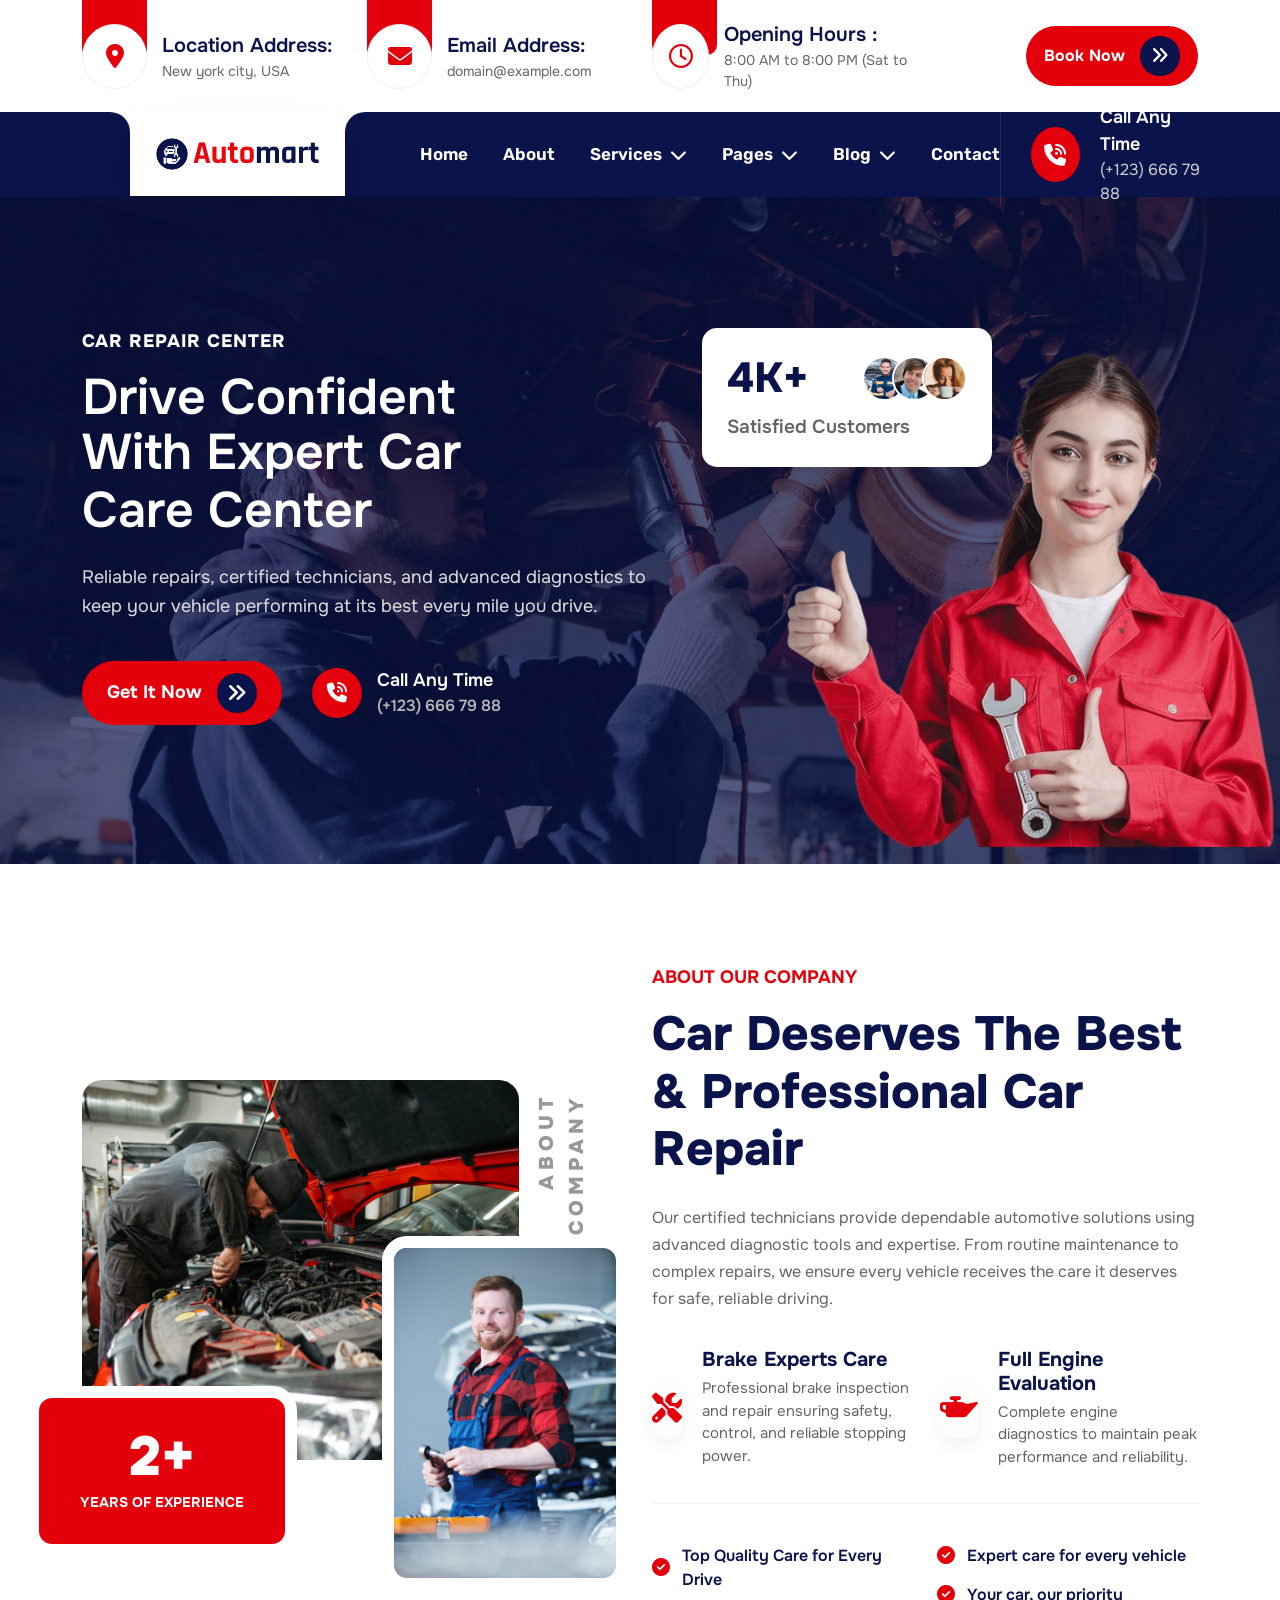
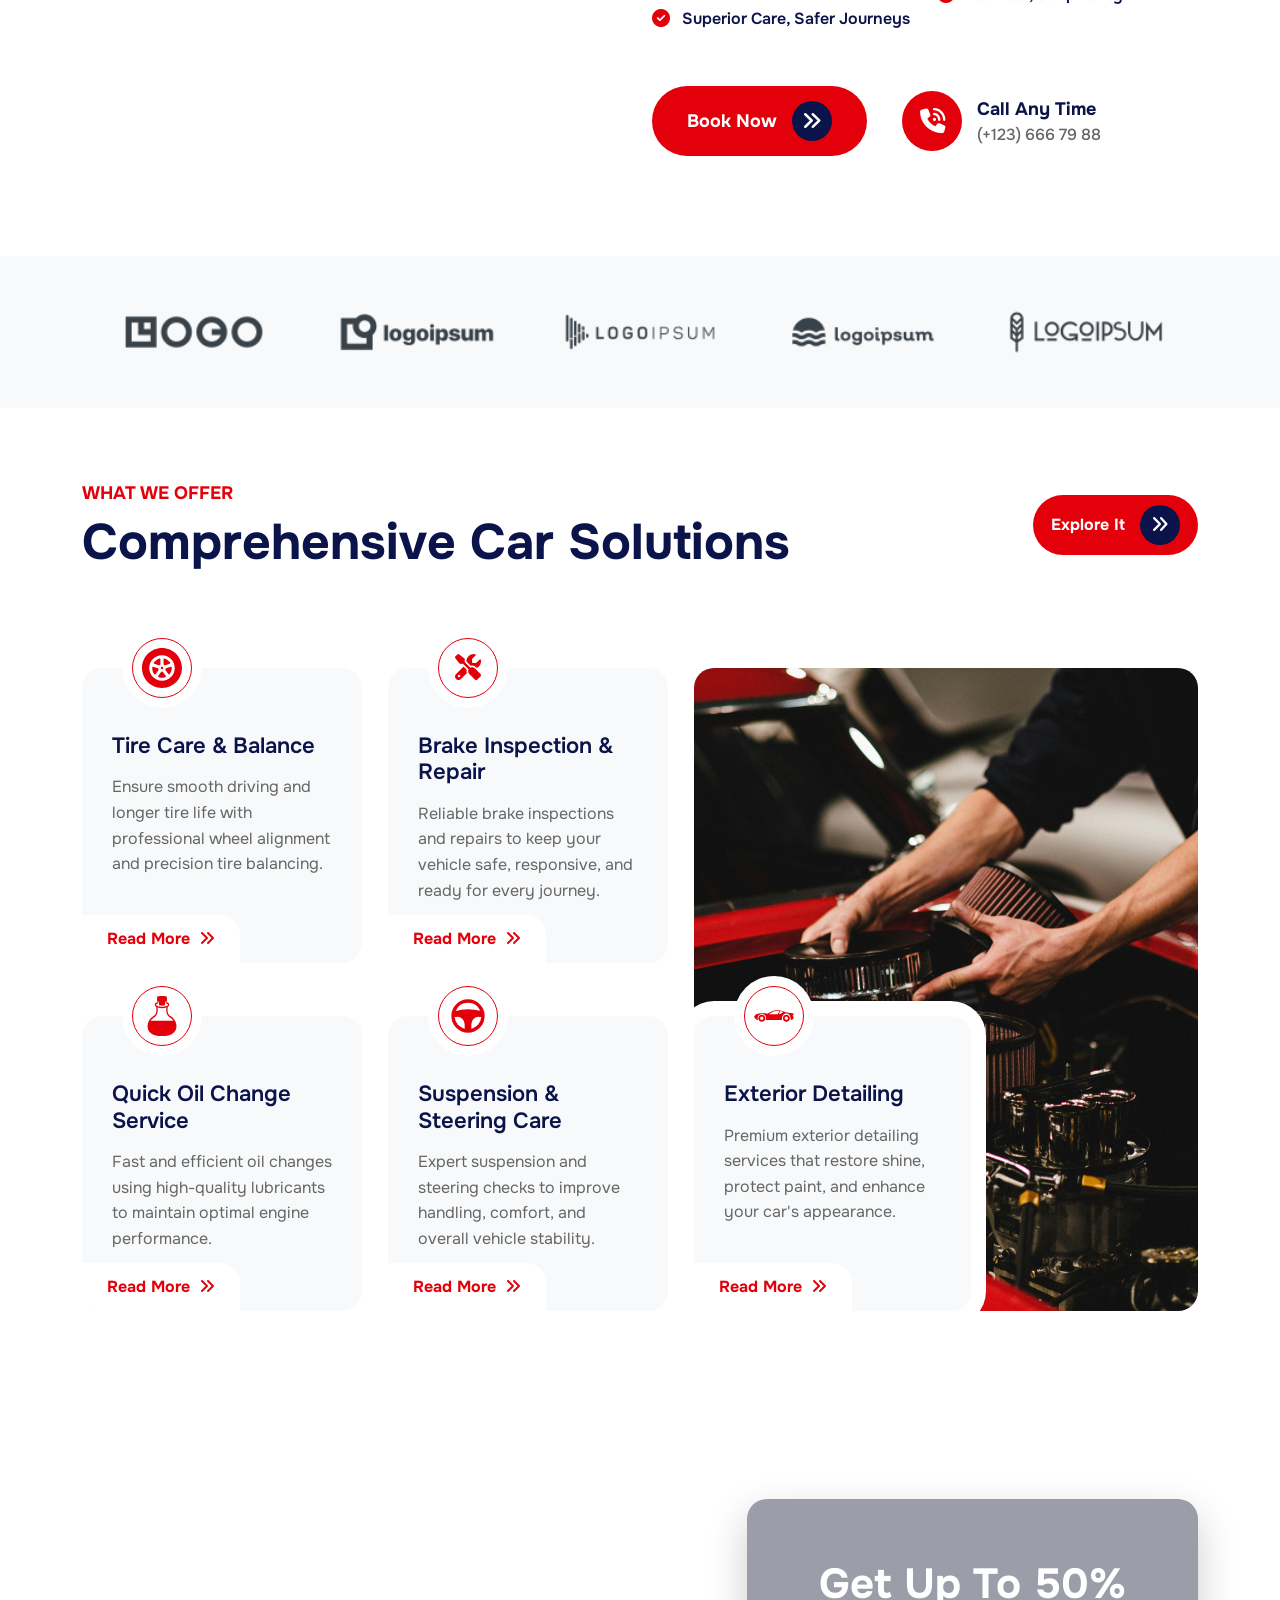
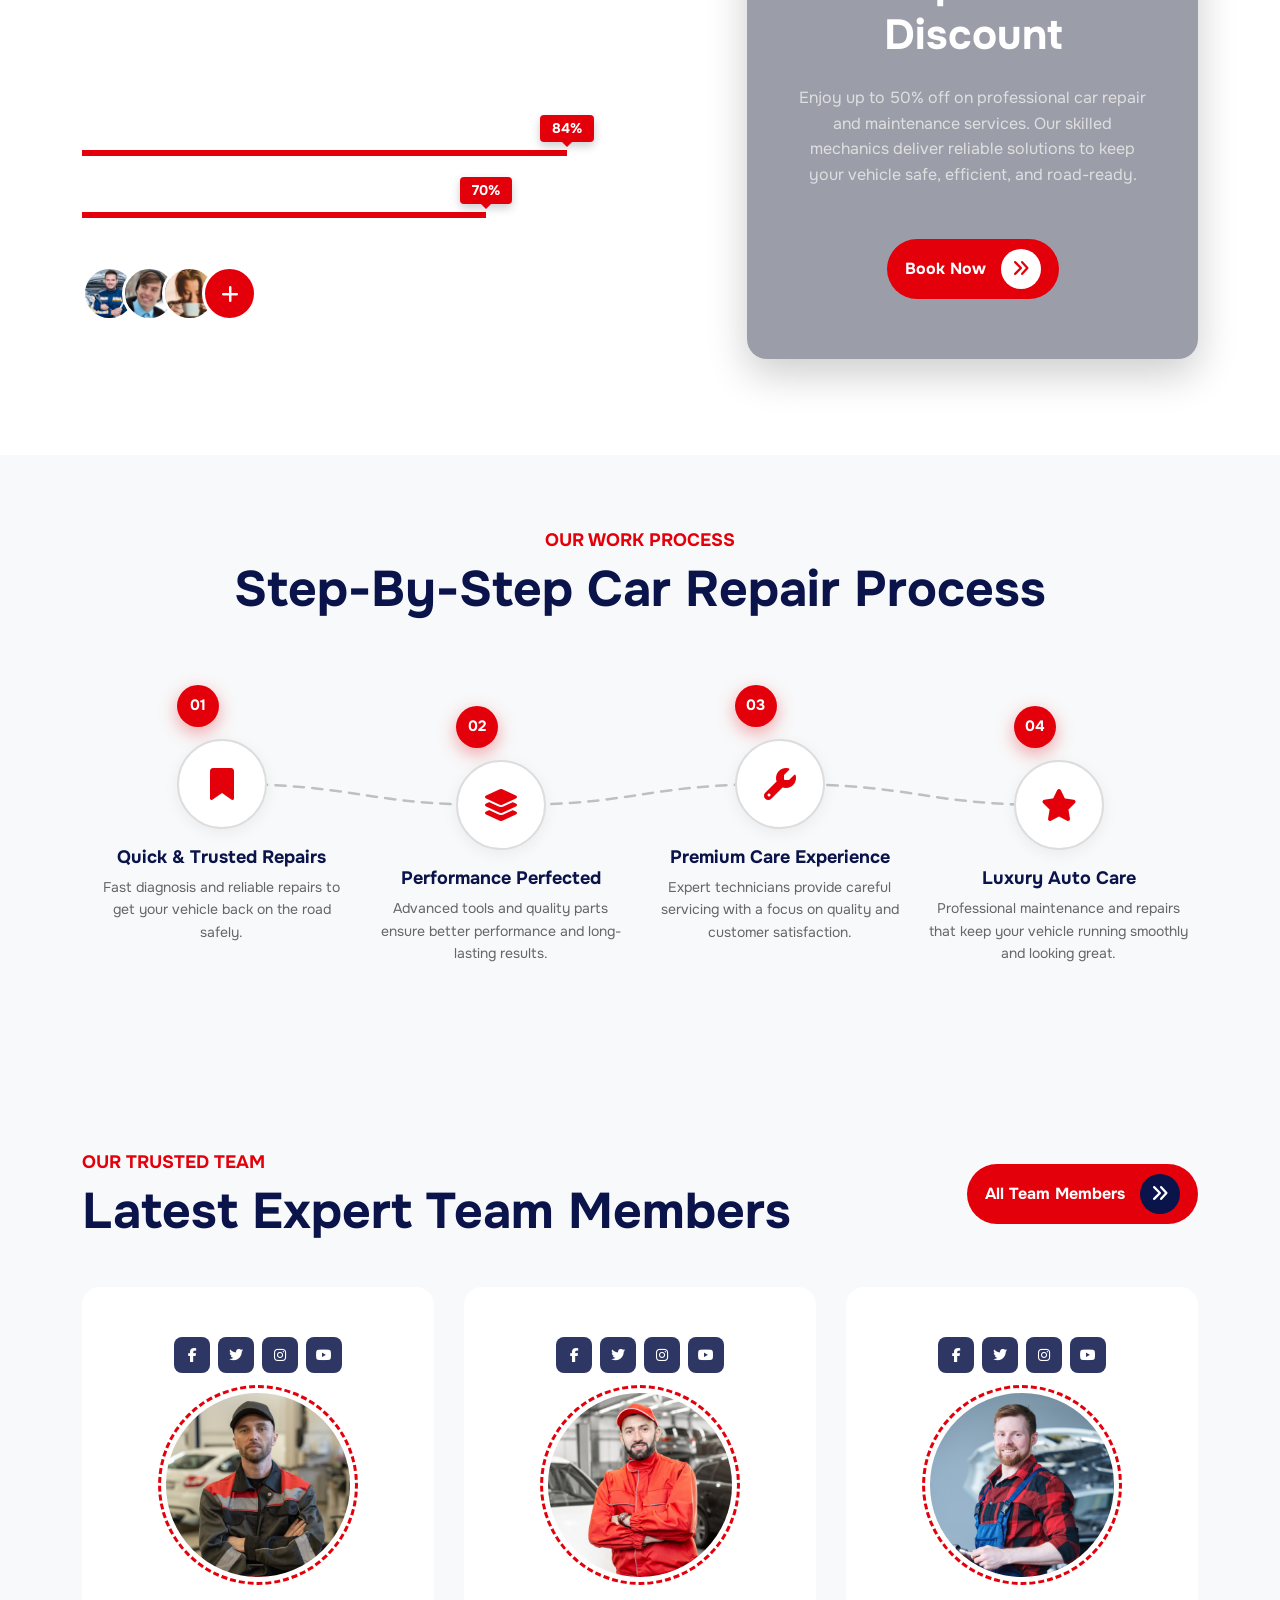
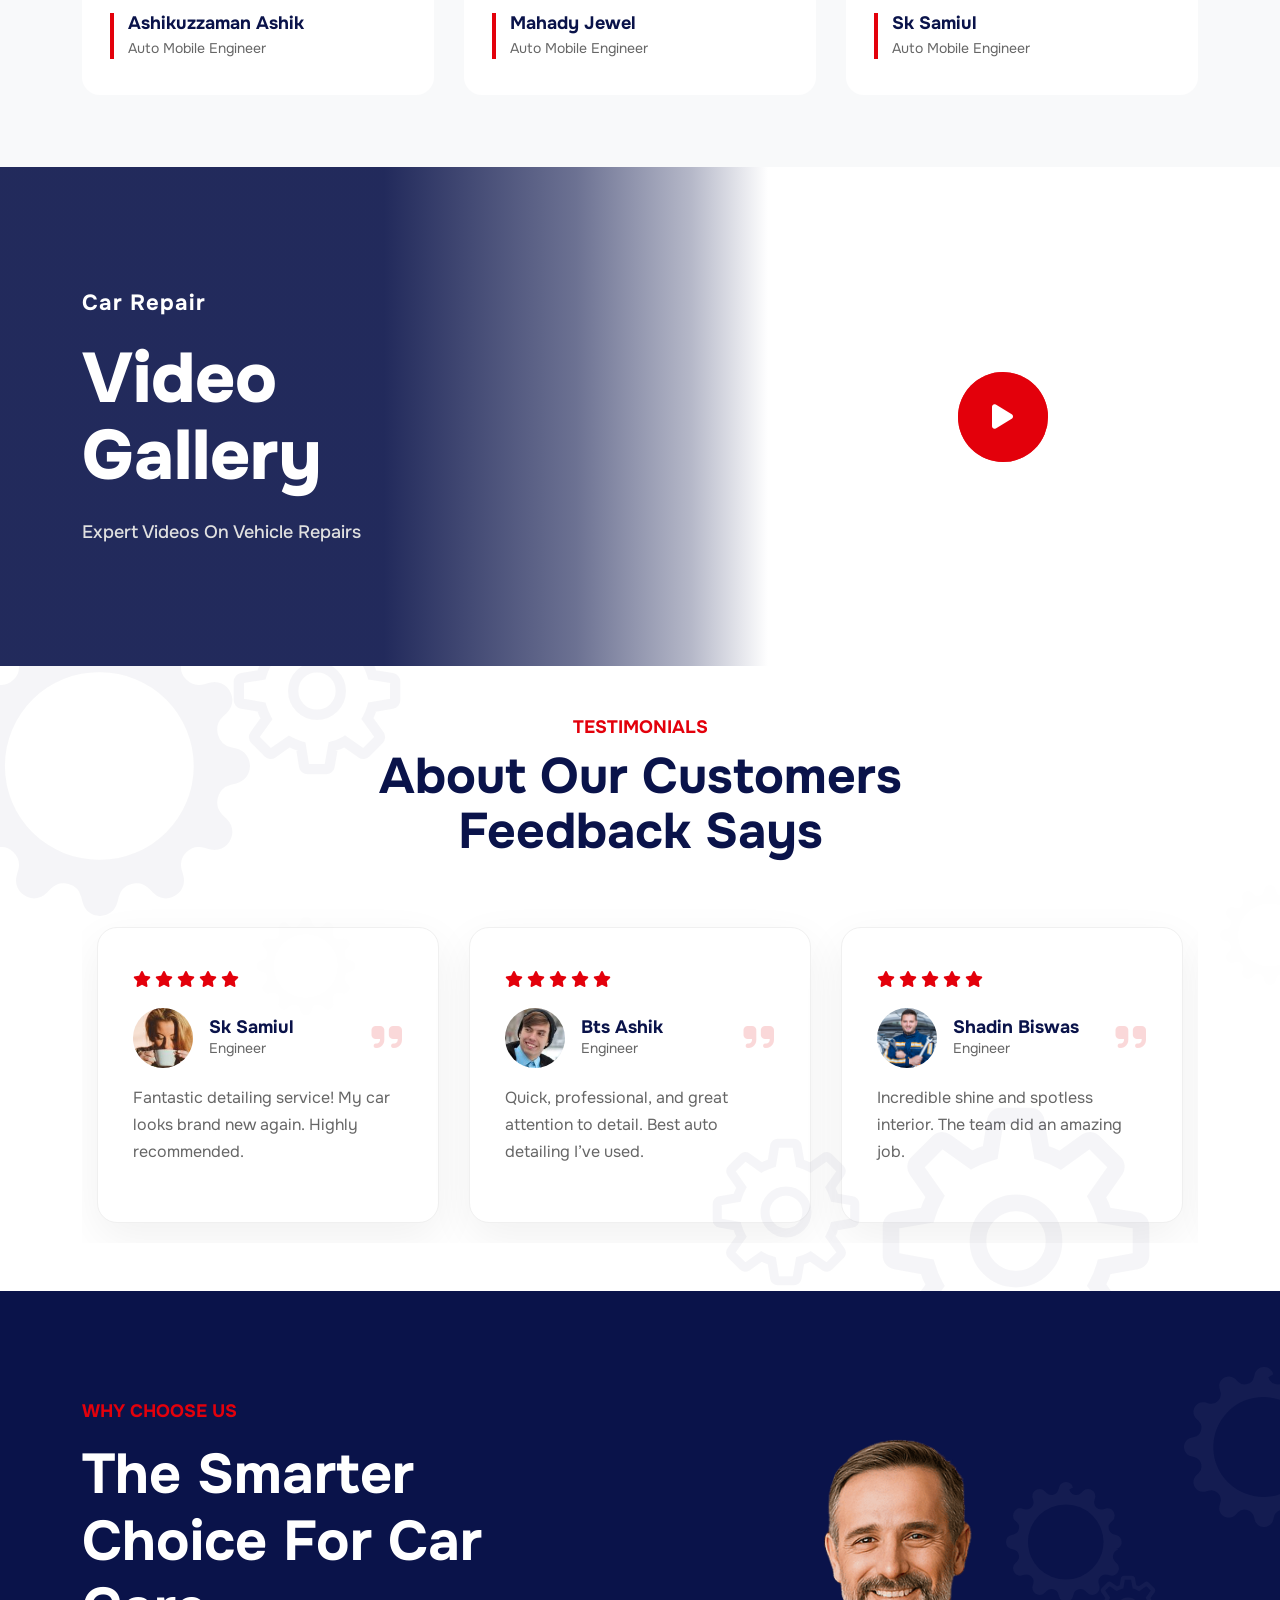
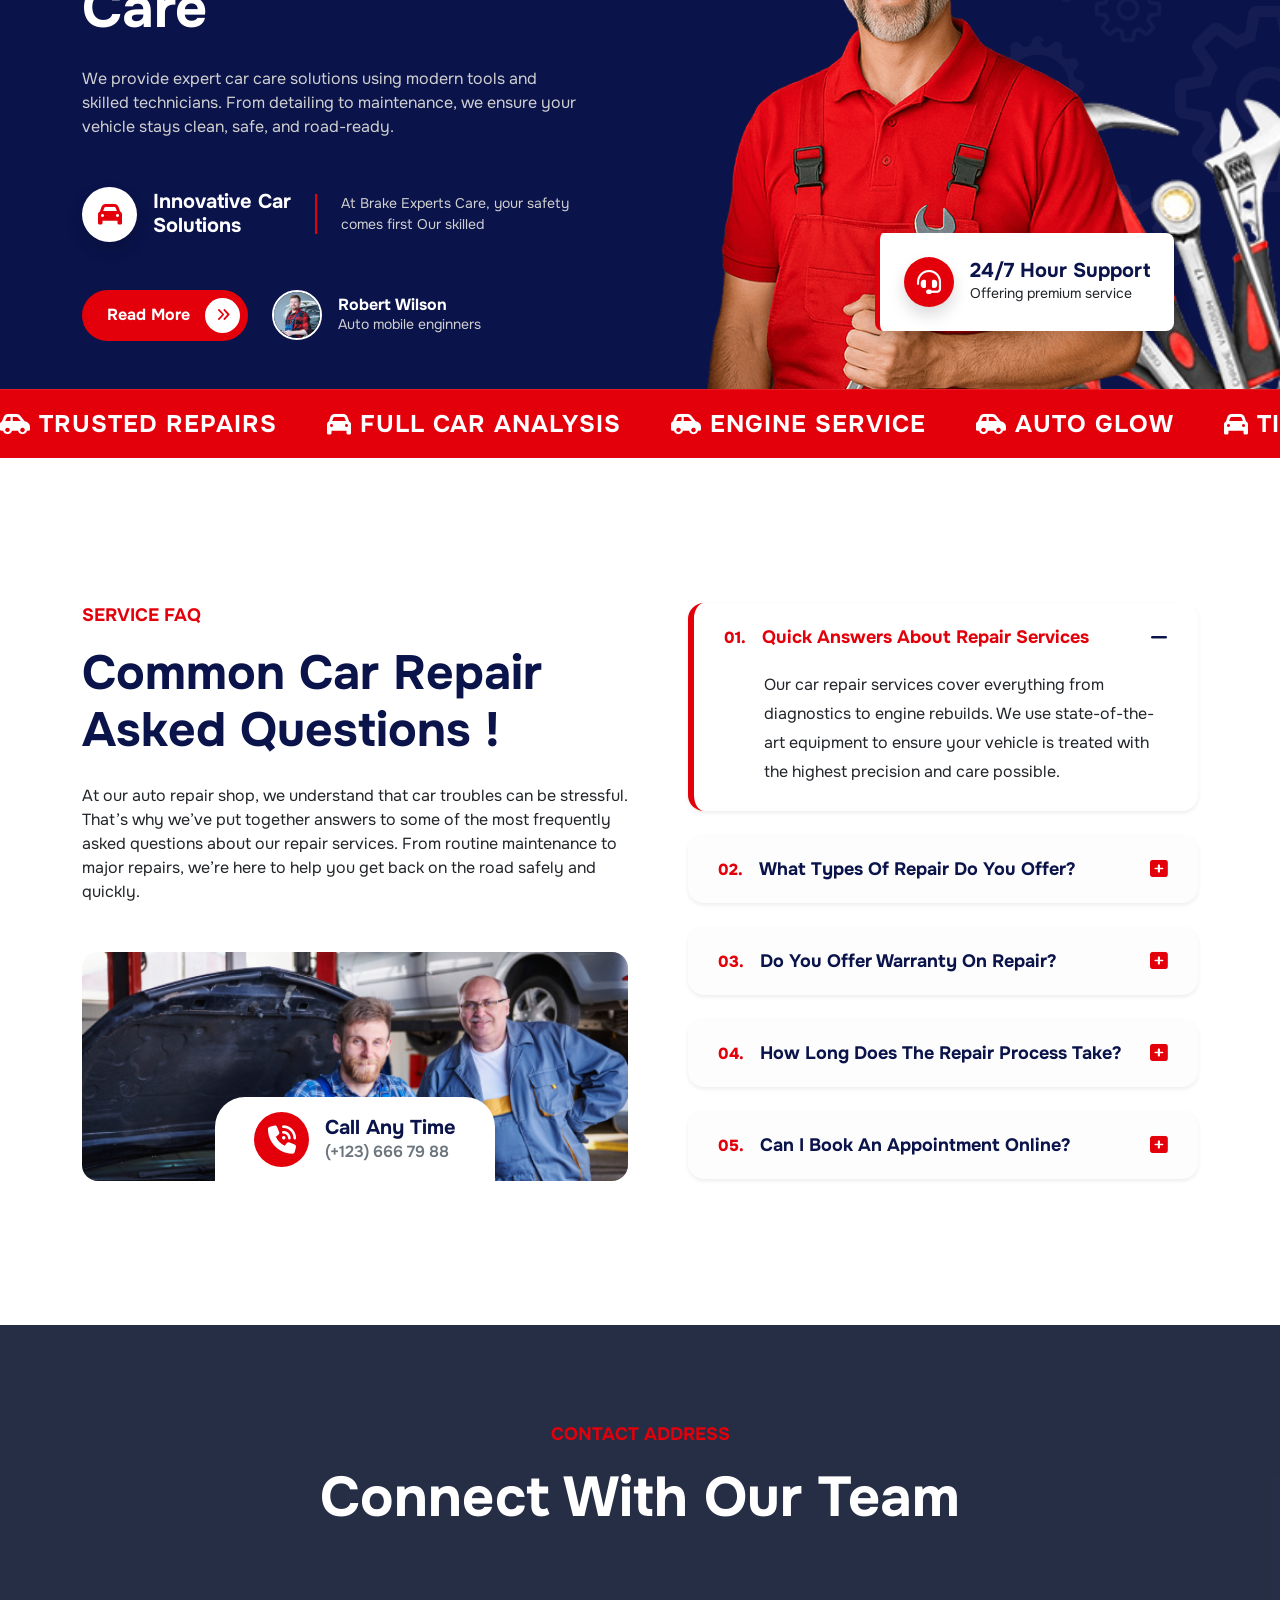
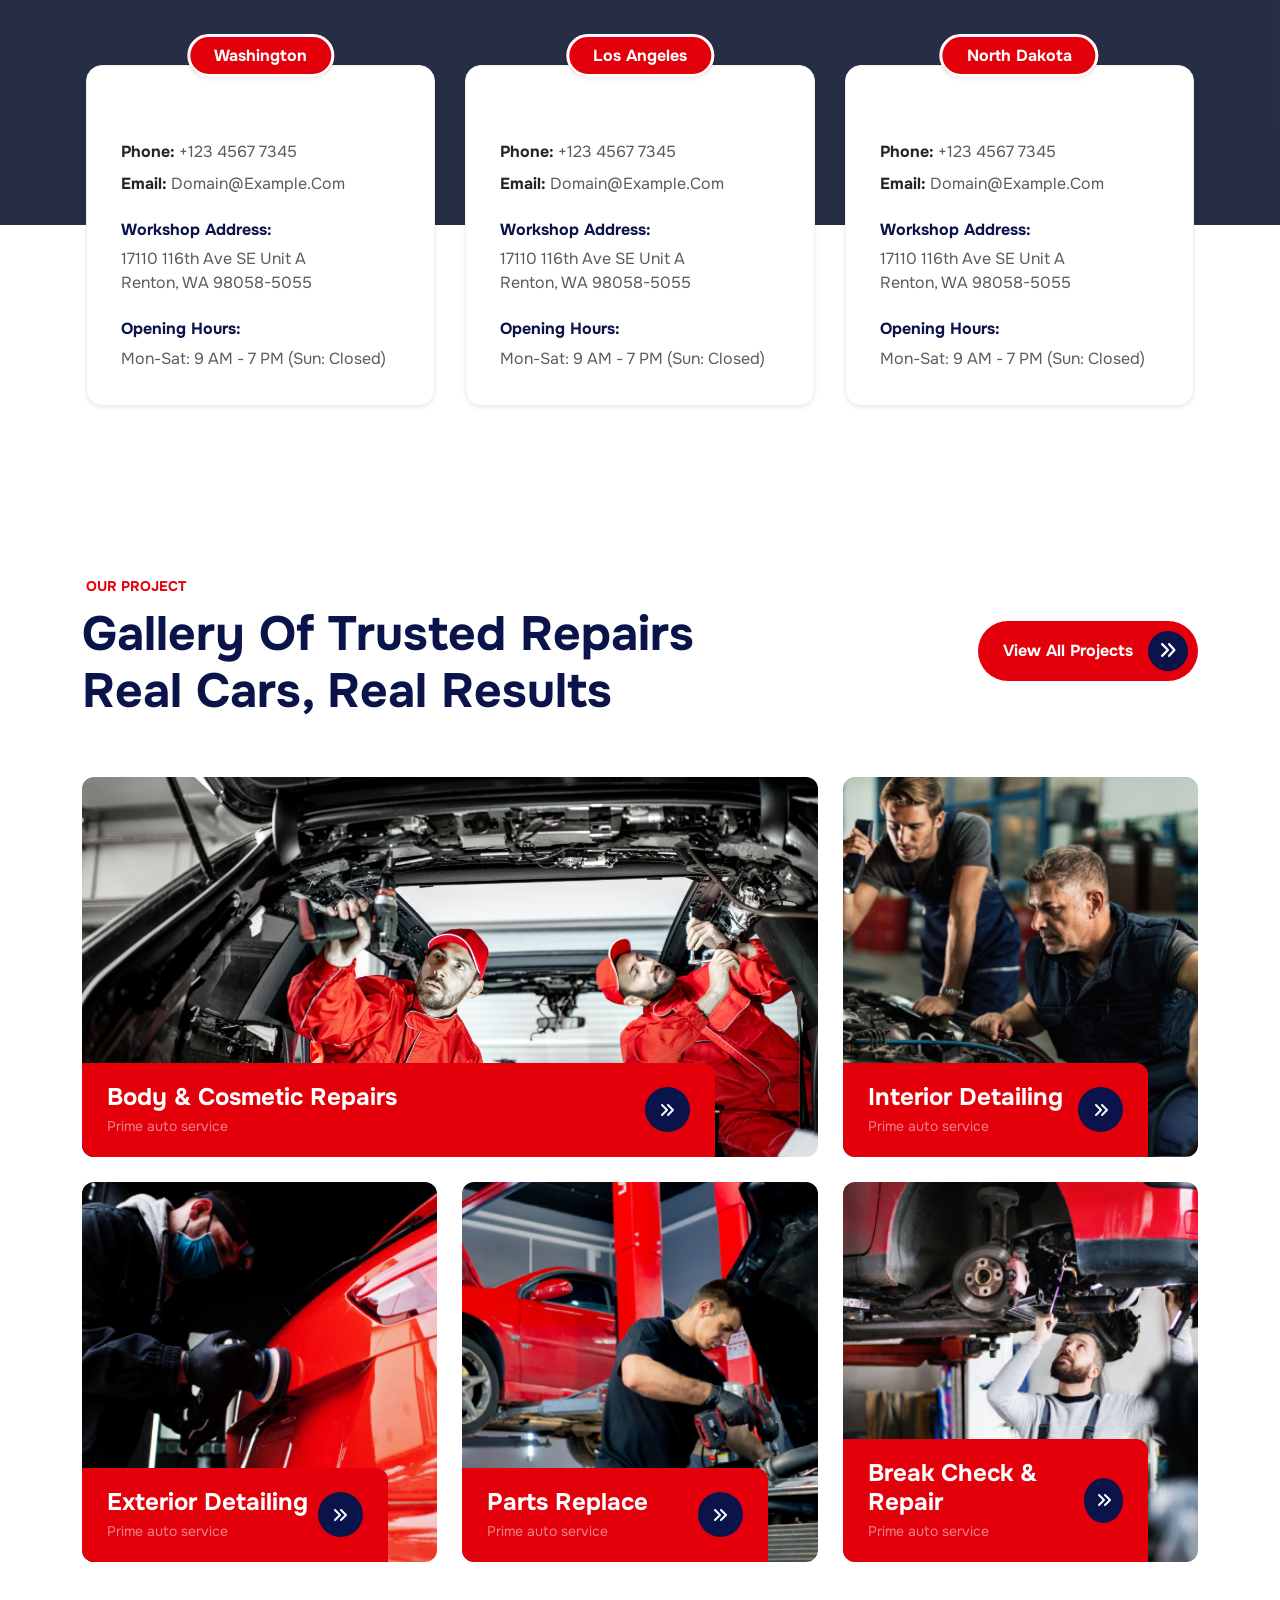
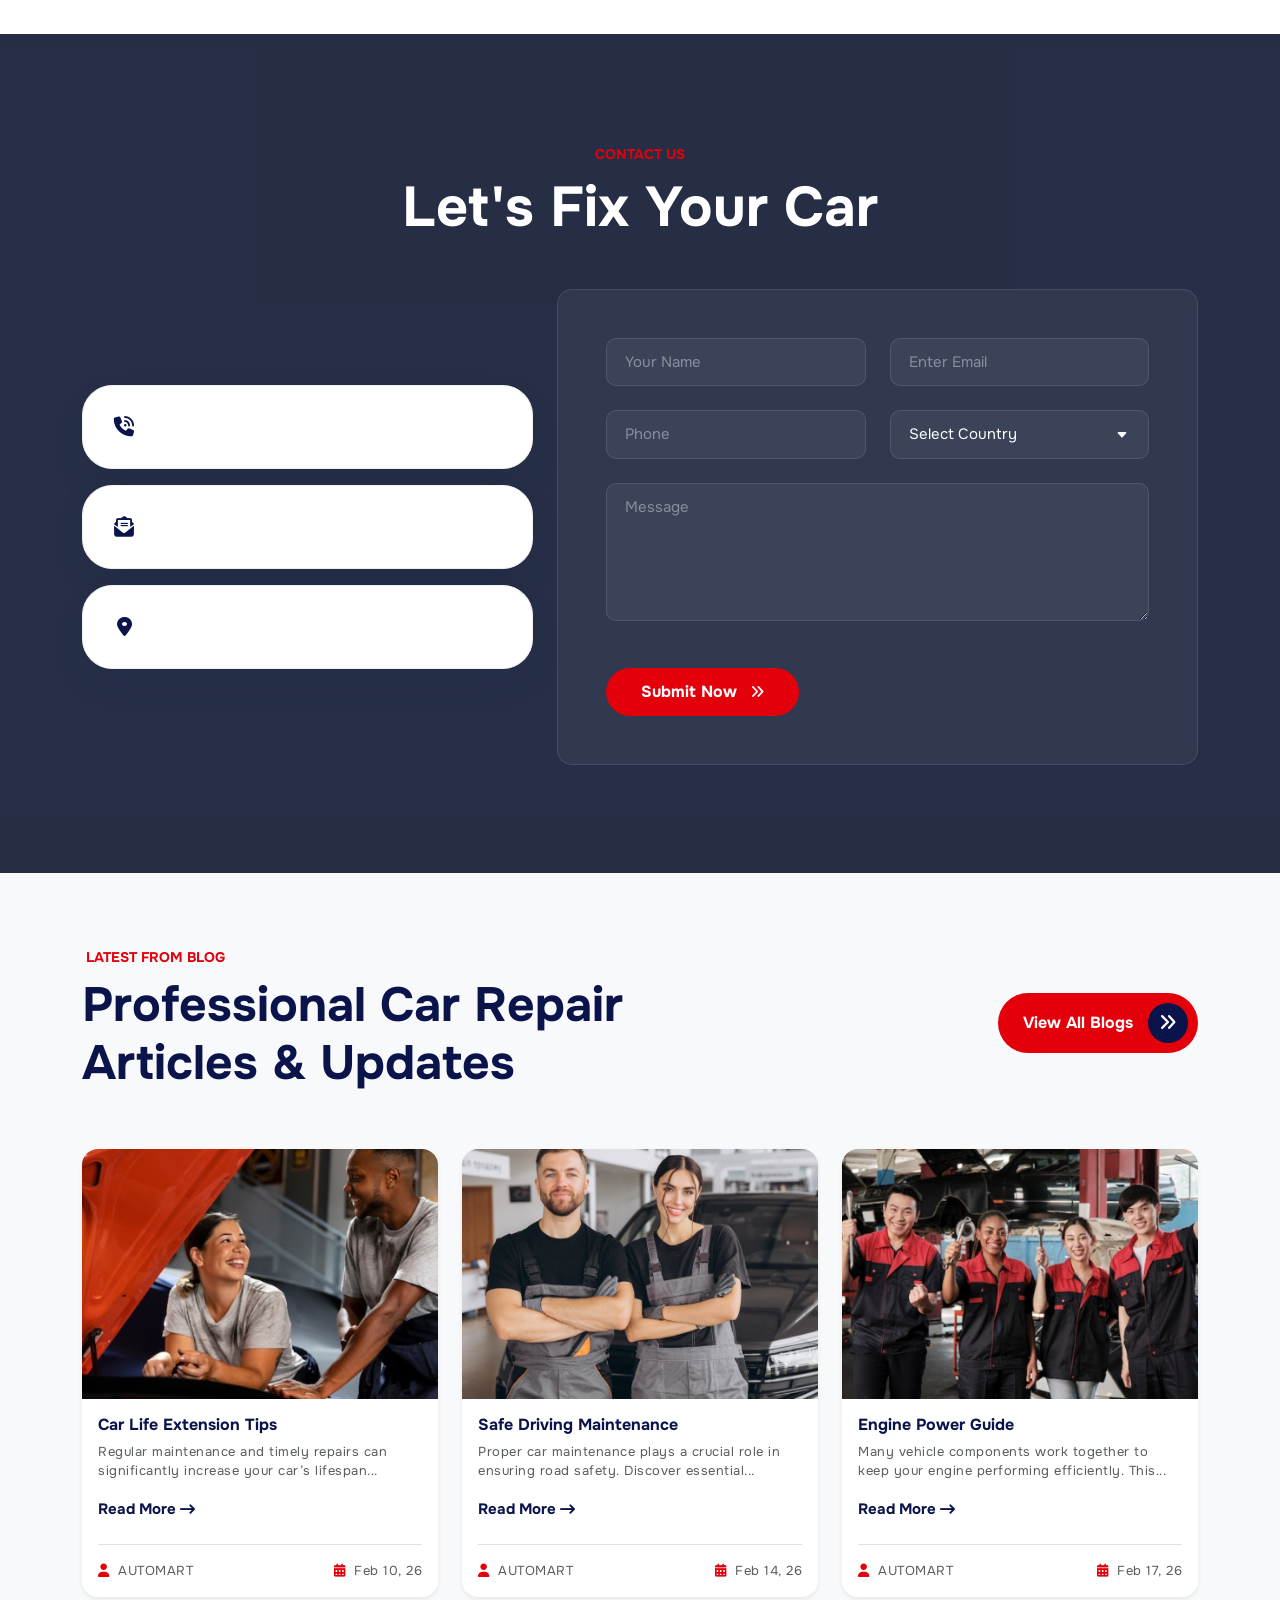
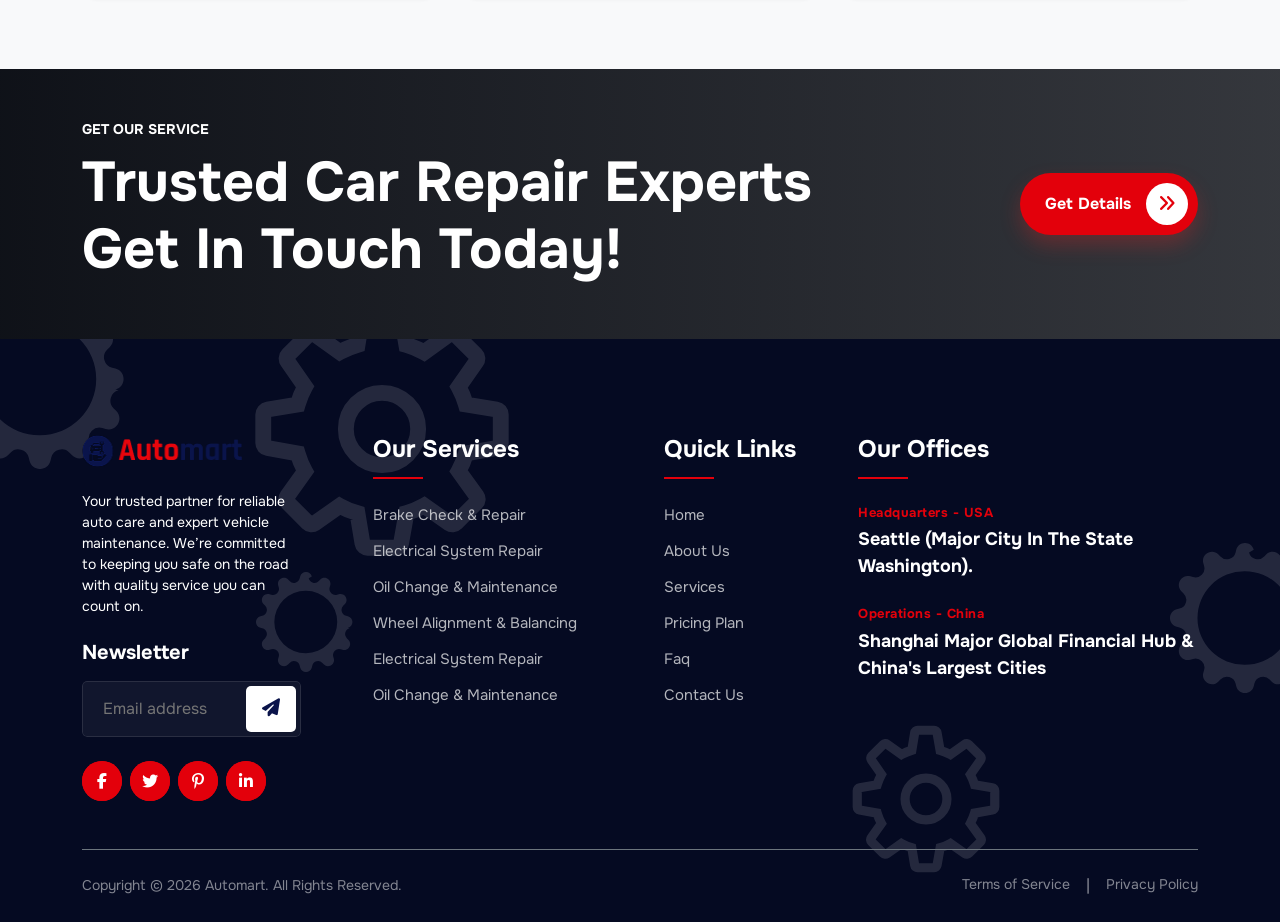
==== commit f61a8505: "about page, form demo, contact page done" ====
--- a/index.html
+++ b/index.html
@@ -59,7 +59,8 @@
                         </div>
                     </div>
                     <div class="col-lg-3 text-end">
-                        <a href="#" class="btn-book-now btn-effect-hover-jelly ms-auto">
+                        <a href="#" class="btn-book-now btn-effect-hover-jelly ms-auto" data-bs-target="#ModalTogglesix"
+                            data-bs-toggle="modal">
                             <span class="btn-text">Book Now</span>
                             <span class="arrow-icon">
                                 <i class="fa-solid fa-angles-right"></i>
@@ -82,14 +83,15 @@
 
                     <!-- Logo Section (White box) -->
                     <div class="logo-section">
-                        <img src="assets/logo-1.png" alt="The website's logo" class="logo-image">
+                        <a href="index.html" target="_self"><img src="assets/logo-1.png" alt="The website's logo"
+                                class="logo-image"></a>
                     </div>
 
                     <!-- Right Navy Segment (Main Menu) -->
                     <div class="nav-segment-right">
                         <ul class="main-nav-links">
-                            <li><a class="nav-link" href="#">Home</a></li>
-                            <li><a class="nav-link" href="#">About</a></li>
+                            <li><a class="nav-link" href="index.html">Home</a></li>
+                            <li><a class="nav-link" href="about.html">About</a></li>
                             <li class="has-dropdown">
                                 <a class="nav-link" href="#">Services <i class="fa-solid fa-chevron-down"></i></a>
                                 <ul class="dropdown-submenu">
@@ -117,7 +119,7 @@
                                     <li><a href="#">Video Post</a></li>
                                 </ul>
                             </li>
-                            <li><a class="nav-link" href="#">Contact</a></li>
+                            <li><a class="nav-link" href="contactus.html">Contact</a></li>
                         </ul>
 
                         <div class="menu-toggle d-lg-none" id="menuToggle">
@@ -173,8 +175,9 @@
                             performing at its best every mile you drive.
                         </p>
                         <div class="hero-actions reveal reveal-fade-up" style="transition-delay: 0.2s;">
-                            <a href="#" class="btn-contact-hero btn-effect-hover-jelly">
-                                <span class="btn-text">Contact Us</span>
+                            <a href="#" class="btn-contact-hero btn-effect-hover-jelly" data-bs-target="#ModalTogglesix"
+                                data-bs-toggle="modal">
+                                <span class="btn-text">Get It Now</span>
                                 <span class="icon-circle">
                                     <i class="fa-solid fa-angles-right"></i>
                                 </span>
@@ -300,8 +303,9 @@
                         </div>
 
                         <div class="about-actions">
-                            <a href="#" class="btn-read-more btn-effect-hover-jelly">
-                                <span class="btn-text">Read More</span>
+                            <a href="#" class="btn-read-more btn-effect-hover-jelly" data-bs-target="#ModalTogglesix"
+                                data-bs-toggle="modal">
+                                <span class="btn-text">Book Now</span>
                                 <span class="icon-circle">
                                     <i class="fa-solid fa-angles-right"></i>
                                 </span>
@@ -355,8 +359,9 @@
                         Solutions</h2>
                 </div>
                 <div class="col-lg-4 text-end d-none d-lg-block">
-                    <a href="#" class="btn-book-now btn-effect-hover-jelly">
-                        <span class="btn-text">Read More</span>
+                    <a href="#" class="btn-book-now btn-effect-hover-jelly" data-bs-target="#ModalTogglesix"
+                        data-bs-toggle="modal">
+                        <span class="btn-text">Explore It</span>
                         <span class="arrow-icon" style="background: var(--dark-navy); color: white;">
                             <i class="fa-solid fa-angles-right"></i>
                         </span>
@@ -570,7 +575,8 @@
                         <p>Enjoy up to 50% off on professional car repair and maintenance services. Our skilled
                             mechanics deliver reliable solutions to keep your vehicle safe, efficient, and road-ready.
                         </p>
-                        <a href="#" class="btn-book-now btn-effect-hover-jelly mt-3 mx-auto">
+                        <a href="#" class="btn-book-now btn-effect-hover-jelly mt-3 mx-auto"
+                            data-bs-target="#ModalTogglesix" data-bs-toggle="modal">
                             <span class="btn-text">Book Now</span>
                             <span class="arrow-icon" style="background: white; color: var(--primary-red);">
                                 <i class="fa-solid fa-angles-right"></i>
@@ -680,7 +686,8 @@
                         Members</h2>
                 </div>
                 <div class="col-lg-4 text-lg-end mt-3 mt-lg-0">
-                    <a href="#" class="btn-book-now btn-effect-hover-jelly">
+                    <a href="#" class="btn-book-now btn-effect-hover-jelly" data-bs-target="#ModalTogglesix"
+                        data-bs-toggle="modal">
                         <span class="btn-text">All Team Members</span>
                         <span class="arrow-icon" style="background: var(--dark-navy); color: white;">
                             <i class="fa-solid fa-angles-right"></i>
@@ -1187,7 +1194,8 @@
                         </div>
 
                         <div class="choose-author d-flex align-items-center">
-                            <a href="#" class="btn btn-red-pill me-4 btn-effect-hover-jelly">
+                            <a href="#" class="btn btn-red-pill me-4 btn-effect-hover-jelly"
+                                data-bs-target="#ModalTogglesix" data-bs-toggle="modal">
                                 <span>Read More</span>
                                 <div class="icon-circle"><i class="fa-solid fa-angles-right"></i></div>
                             </a>
@@ -1495,7 +1503,7 @@
                     </h2>
                 </div>
                 <div class="col-lg-4 text-lg-end mt-4 mt-lg-0">
-                    <a href="#" class="btn-view-projects">
+                    <a href="#" class="btn-view-projects" data-bs-target="#ModalTogglesix" data-bs-toggle="modal">
                         View All Projects
                         <span class="arrow-circle"><i class="fa-solid fa-angles-right"></i></span>
                     </a>
@@ -1694,7 +1702,7 @@
                     <h2 class="display-5 fw-bold text-navy mt-2">Professional Car Repair<br>Articles & Updates</h2>
                 </div>
                 <div class="col-lg-4 text-lg-end mt-4 mt-lg-0">
-                    <a href="#" class="btn-view-all-blogs">
+                    <a href="#" class="btn-view-all-blogs" data-bs-target="#ModalTogglesix" data-bs-toggle="modal">
                         View All Blogs
                         <span class="arrow-circle"><i class="fa-solid fa-angles-right"></i></span>
                     </a>
@@ -1790,7 +1798,7 @@
                     </h2>
                 </div>
                 <div class="col-lg-4 text-lg-end mt-4 mt-lg-0">
-                    <a href="#" class="btn-get-details">
+                    <a href="#" class="btn-get-details" data-bs-target="#ModalTogglesix" data-bs-toggle="modal">
                         Get Details
                         <span class="arrow-circle"><i class="fa-solid fa-angles-right"></i></span>
                     </a>
@@ -1892,12 +1900,12 @@
                     <div class="footer-widget">
                         <h4 class="text-white fw-bold mb-4 footer-title">Quick Links</h4>
                         <ul class="footer-links list-unstyled">
-                            <li><a href="#">Home</a></li>
-                            <li><a href="#">About Us</a></li>
+                            <li><a href="index.html">Home</a></li>
+                            <li><a href="about.html">About Us</a></li>
                             <li><a href="#">Services</a></li>
                             <li><a href="#">Pricing Plan</a></li>
                             <li><a href="#">Faq</a></li>
-                            <li><a href="#">Contact Us</a></li>
+                            <li><a href="contactus.html">Contact Us</a></li>
                         </ul>
                     </div>
                 </div>
@@ -1951,8 +1959,8 @@
         </div>
         <div class="sidebar-content">
             <ul class="sidebar-nav">
-                <li><a href="#">Home</a></li>
-                <li><a href="#">About</a></li>
+                <li><a href="index.html">Home</a></li>
+                <li><a href="about.html">About</a></li>
                 <li class="sidebar-has-dropdown">
                     <a href="#">Services <i class="fa-solid fa-chevron-down"></i></a>
                     <ul class="sidebar-submenu">
@@ -1980,7 +1988,7 @@
                         <li><a href="#">Video Post</a></li>
                     </ul>
                 </li>
-                <li><a href="#">Contact</a></li>
+                <li><a href="contactus.html">Contact</a></li>
             </ul>
 
             <div class="sidebar-contact">
@@ -2010,6 +2018,77 @@
     </div>
 
 
+
+    <!-- Book Form Modal -->
+    <div class="modal fade" id="ModalTogglesix" tabindex="-1" aria-labelledby="BookModalLabel" aria-hidden="true">
+        <div class="modal-dialog modal-dialog-centered">
+            <div class="modal-content premium-modal-content">
+                <div class="modal-header border-0">
+                    <div class="modal-title-wrapper">
+                        <span class="modal-subtitle">BOOK NOW</span>
+                        <h2 class="modal-title" id="BookModalLabel">Book Your Service</h2>
+                    </div>
+                    <button type="button" class="btn-close btn-close-white" data-bs-dismiss="modal"
+                        aria-label="Close"></button>
+                </div>
+                <div class="modal-body p-4">
+                    <form id="bookForm" class="premium-form">
+                        <div class="form-group mb-4">
+                            <label for="fullName" class="form-label">Full Name</label>
+                            <div class="input-wrapper">
+                                <i class="fa-solid fa-user"></i>
+                                <input type="text" class="form-control" id="fullName" placeholder="Enter your full name"
+                                    required>
+                            </div>
+                        </div>
+                        <div class="form-group mb-4">
+                            <label for="email" class="form-label">Email Address</label>
+                            <div class="input-wrapper">
+                                <i class="fa-solid fa-envelope"></i>
+                                <input type="email" class="form-control" id="email" placeholder="Enter your email"
+                                    required>
+                            </div>
+                        </div>
+                        <div class="form-group mb-4">
+                            <label for="phoneNumber" class="form-label">Phone Number</label>
+                            <div class="input-group flex-nowrap">
+                                <span class="input-group-text country-code-span">
+                                    <select class="form-select border-0 bg-transparent phone-select"
+                                        style="width: auto;">
+                                        <option value="+1">+1</option>
+                                        <option value="+91">+91</option>
+                                    </select>
+                                </span>
+                                <div class="input-wrapper flex-grow-1">
+                                    <i class="fa-solid fa-phone"></i>
+                                    <input type="tel" class="form-control border-start-0" id="phoneNumber"
+                                        placeholder="Phone Number" required style="padding-left: 45px;">
+                                </div>
+                            </div>
+                        </div>
+                        <div class="form-group mb-4">
+                            <label for="businessName" class="form-label">Business Name</label>
+                            <div class="input-wrapper">
+                                <i class="fa-solid fa-briefcase"></i>
+                                <input type="text" class="form-control" id="businessName"
+                                    placeholder="Enter business name" required>
+                            </div>
+                        </div>
+                        <div class="text-center mt-4">
+                            <button type="submit"
+                                class="btn-book-now btn-effect-hover-jelly w-100 justify-content-center">
+                                <span class="btn-text">Schedule Now</span>
+                                <span class="arrow-icon">
+                                    <i class="fa-solid fa-angles-right"></i>
+                                </span>
+                            </button>
+                        </div>
+                    </form>
+                </div>
+            </div>
+        </div>
+    </div>
+
     <script src="https://cdn.jsdelivr.net/npm/bootstrap@5.3.0/dist/js/bootstrap.bundle.min.js"></script>
     <script src="script/script.js"></script>
 </body>
--- a/style/style.css
+++ b/style/style.css
@@ -159,6 +159,7 @@
     gap: 15px;
     transition: 0.3s;
     font-size: 16px;
+    border: none;
 }
 
 .btn-book-now .arrow-icon {
@@ -1217,10 +1218,12 @@
     .about-call-box {
         display: none;
     }
-    .automart{
+
+    .automart {
         display: none;
     }
-    .blog-img{
+
+    .blog-img {
         height: 125px !important;
     }
 }
@@ -4318,4 +4321,470 @@
         justify-content: center !important;
         margin-top: 15px;
     }
+}
+
+/* ==========================================================================
+   Premium Book Form Modal
+   ========================================================================== */
+.premium-modal-content {
+    /* background: rgba(255, 255, 255, 0.95); */
+    backdrop-filter: blur(20px);
+    -webkit-backdrop-filter: blur(20px);
+    border: 1px solid rgba(255, 255, 255, 0.3);
+    border-radius: 24px;
+    box-shadow: 0 40px 100px rgba(0, 0, 0, 0.2);
+    overflow: hidden;
+    animation: modalSlideUp 0.6s cubic-bezier(0.16, 1, 0.3, 1);
+}
+
+@keyframes modalSlideUp {
+    from {
+        opacity: 0;
+        transform: translateY(40px) scale(0.95);
+    }
+
+    to {
+        opacity: 1;
+        transform: translateY(0) scale(1);
+    }
+}
+
+.premium-modal-content .modal-header {
+    background: var(--dark-navy);
+    padding: 35px 40px;
+    position: relative;
+    border-bottom: none;
+    display: flex;
+    flex-direction: column;
+    align-items: flex-start;
+}
+
+.premium-modal-content .modal-header .btn-close {
+    position: absolute;
+    top: 35px;
+    right: 35px;
+    background-color: #fff;
+    opacity: 1;
+    border-radius: 50%;
+    padding: 10px;
+    transition: all 0.3s ease;
+    box-shadow: 0 4px 15px rgba(0, 0, 0, 0.1);
+}
+
+.premium-modal-content .modal-header .btn-close:hover {
+    transform: rotate(90deg) scale(1.1);
+}
+
+.modal-title-wrapper .modal-subtitle {
+    color: var(--primary-red);
+    font-weight: 800;
+    font-size: 13px;
+    letter-spacing: 3px;
+    display: block;
+    margin-bottom: 8px;
+    text-transform: uppercase;
+}
+
+.modal-title-wrapper .modal-title {
+    color: var(--white);
+    font-weight: 800;
+    font-size: 32px;
+    margin: 0;
+    line-height: 1.2;
+}
+
+.premium-form .form-label {
+    color: var(--dark-navy);
+    font-weight: 700;
+    font-size: 14px;
+    margin-bottom: 10px;
+    text-transform: uppercase;
+    letter-spacing: 0.5px;
+}
+
+.premium-form .input-wrapper {
+    position: relative;
+    display: flex;
+    align-items: center;
+}
+
+.premium-form .input-wrapper i {
+    position: absolute;
+    left: 18px;
+    color: var(--primary-red);
+    font-size: 16px;
+    z-index: 5;
+    transition: all 0.3s ease;
+}
+
+.premium-form .form-control {
+    padding: 14px 20px 14px 50px !important;
+    border: 2px solid #f0f0f0;
+    border-radius: 12px;
+    font-size: 15px;
+    font-weight: 500;
+    transition: all 0.4s cubic-bezier(0.165, 0.84, 0.44, 1);
+    background: #f8f9fc;
+}
+
+.premium-form .form-control:focus {
+    background: #fff;
+    border-color: var(--primary-red);
+    box-shadow: 0 10px 25px rgba(227, 0, 11, 0.08);
+    outline: none;
+}
+
+.premium-form .form-control:focus+i {
+    transform: scale(1.2);
+}
+
+.country-code-span {
+    background: #f8f9fc !important;
+    border: 2px solid #f0f0f0 !important;
+    border-right: none !important;
+    border-radius: 12px 0 0 12px !important;
+    padding: 0 10px !important;
+}
+
+.phone-select {
+    font-weight: 700;
+    color: var(--dark-navy);
+    cursor: pointer;
+}
+
+.premium-form .input-group .form-control {
+    border-radius: 0 12px 12px 0;
+}
+
+.premium-form .input-group .input-wrapper {
+    flex: 1 1 auto;
+    width: 1%;
+    min-width: 0;
+}
+
+.premium-form .btn-book-now {
+    margin-top: 15px;
+    padding: 16px 30px;
+    font-size: 17px;
+    border-radius: 14px;
+    width: 100%;
+    border: none;
+}
+
+/* Hover & Active states for buttons in modal */
+.premium-form .btn-book-now:hover {
+    transform: translateY(-3px);
+    box-shadow: 0 15px 30px rgba(227, 0, 11, 0.2);
+}
+
+.premium-form .btn-book-now:active {
+    transform: translateY(-1px);
+}
+
+/* Responsive adjustments for modal */
+@media (max-width: 576px) {
+    .premium-modal-content .modal-header {
+        padding: 25px 30px;
+    }
+
+    .modal-title-wrapper .modal-title {
+        font-size: 24px;
+    }
+
+    .premium-modal-content .modal-header .btn-close {
+        top: 25px;
+        right: 25px;
+        padding: 8px;
+    }
+}
+
+/* ==========================================================================
+   About Page Specific Styles
+   ========================================================================== */
+.page-breadcrumb {
+    padding: 120px 0;
+    background-size: cover;
+    background-position: center;
+    position: relative;
+    z-index: 1;
+}
+
+.page-breadcrumb::before {
+    content: '';
+    position: absolute;
+    top: 0;
+    left: 0;
+    width: 100%;
+    height: 100%;
+    background: linear-gradient(to bottom, rgba(10, 19, 74, 0.9), rgba(10, 19, 74, 0.7));
+    z-index: -1;
+}
+
+.breadcrumb-item+.breadcrumb-item::before {
+    content: "\f105";
+    font-family: "Font Awesome 6 Free";
+    font-weight: 900;
+    color: rgba(255, 255, 255, 0.5);
+    padding-right: 15px;
+    padding-left: 15px;
+}
+
+.about-page-section {
+    position: relative;
+    overflow: hidden;
+}
+
+.about-page-img-wrap {
+    position: relative;
+    padding-right: 40px;
+    padding-bottom: 40px;
+}
+
+.about-page-img-wrap .main-img {
+    border-radius: 30px;
+    box-shadow: 0 30px 60px rgba(0, 0, 0, 0.1);
+    width: 100%;
+}
+
+.experience-float-badge {
+    position: absolute;
+    bottom: 0px;
+    right: 0px;
+    background: var(--primary-red);
+    color: white;
+    padding: 30px;
+    border-radius: 30px;
+    text-align: center;
+    box-shadow: 0 20px 40px rgba(227, 0, 11, 0.3);
+    animation: floatAnim 3s ease-in-out infinite;
+    z-index: 2;
+}
+
+@keyframes floatAnim {
+
+    0%,
+    100% {
+        transform: translateY(0);
+    }
+
+    50% {
+        transform: translateY(-15px);
+    }
+}
+
+.experience-float-badge h3 {
+    font-size: 48px;
+    font-weight: 800;
+    margin: 0;
+    line-height: 1;
+}
+
+.experience-float-badge p {
+    font-size: 14px;
+    font-weight: 700;
+    margin: 0;
+    text-transform: uppercase;
+    letter-spacing: 1px;
+}
+
+.about-page-content .about-subtitle {
+    color: var(--primary-red);
+    font-weight: 800;
+    font-size: 15px;
+    letter-spacing: 2px;
+    display: inline-block;
+    margin-bottom: 15px;
+}
+
+.about-page-content h2 {
+    font-size: 48px;
+    font-weight: 800;
+    color: var(--dark-navy);
+    line-height: 1.2;
+    margin-bottom: 25px;
+}
+
+.about-page-content .lead-text {
+    font-size: 18px;
+    color: var(--text-gray);
+    margin-bottom: 30px;
+}
+
+.feature-list {
+    margin-bottom: 40px;
+}
+
+.feature-list-item {
+    display: flex;
+    align-items: center;
+    gap: 15px;
+    margin-bottom: 15px;
+    font-weight: 600;
+    color: var(--dark-navy);
+}
+
+.feature-list-item i {
+    width: 30px;
+    height: 30px;
+    background: rgba(227, 0, 11, 0.1);
+    color: var(--primary-red);
+    border-radius: 50%;
+    display: flex;
+    align-items: center;
+    justify-content: center;
+    font-size: 14px;
+}
+
+.mission-vision-card {
+    background: #f8f9fc;
+    padding: 50px;
+    border-radius: 30px;
+    border: 1px solid #eee;
+    height: 100%;
+    transition: all 0.4s cubic-bezier(0.175, 0.885, 0.32, 1.275);
+}
+
+.mission-vision-card:hover {
+    background: white;
+    transform: translateY(-10px);
+    box-shadow: 0 40px 80px rgba(10, 19, 74, 0.1);
+    border-color: var(--primary-red);
+}
+
+.card-icon-pill {
+    width: 60px;
+    height: 60px;
+    background: var(--dark-navy);
+    color: white;
+    border-radius: 18px;
+    display: flex;
+    align-items: center;
+    justify-content: center;
+    font-size: 24px;
+    margin-bottom: 25px;
+    transition: 0.3s;
+}
+
+.mission-vision-card:hover .card-icon-pill {
+    background: var(--primary-red);
+    transform: rotate(10deg);
+}
+
+@media (max-width: 991px) {
+    .about-page-content h2 {
+        font-size: 36px;
+    }
+
+    .about-page-img-wrap {
+        padding-right: 0;
+        padding-bottom: 0;
+        margin-bottom: 50px;
+    }
+}
+
+/* ==========================================================================
+   Contact Page Specific Styles
+   ========================================================================== */
+.contact-info-card {
+    background: white;
+    padding: 40px;
+    border-radius: 30px;
+    text-align: center;
+    box-shadow: 0 15px 45px rgba(10, 19, 74, 0.05);
+    height: 100%;
+    transition: all 0.4s ease;
+    border: 1px solid #f0f0f0;
+}
+
+.contact-info-card:hover {
+    transform: translateY(-10px);
+    border-color: var(--primary-red);
+    box-shadow: 0 30px 60px rgba(227, 0, 11, 0.1);
+}
+
+.contact-icon-box {
+    width: 70px;
+    height: 70px;
+    background: rgba(227, 0, 11, 0.1);
+    color: var(--primary-red);
+    border-radius: 20px;
+    display: flex;
+    align-items: center;
+    justify-content: center;
+    font-size: 28px;
+    margin: 0 auto 25px;
+    transition: 0.3s;
+}
+
+.contact-info-card:hover .contact-icon-box {
+    background: var(--primary-red);
+    color: white;
+    transform: rotateY(180deg);
+}
+
+.contact-info-card h4 {
+    font-size: 20px;
+    font-weight: 800;
+    color: var(--dark-navy);
+    margin-bottom: 15px;
+}
+
+.contact-info-card p {
+    color: var(--text-gray);
+    font-size: 15px;
+    line-height: 1.6;
+    margin: 0;
+}
+
+.contact-form-wrapper {
+    background: white;
+    padding: 50px;
+    border-radius: 40px;
+    box-shadow: 0 40px 100px rgba(10, 19, 74, 0.08);
+}
+
+.contact-form-wrapper h2 {
+    font-size: 36px;
+    font-weight: 800;
+    color: var(--dark-navy);
+    margin-bottom: 30px;
+}
+
+.contact-map-iframe {
+    width: 100%;
+    height: 100%;
+    min-height: 450px;
+    border-radius: 40px;
+    filter: grayscale(0.2);
+    border: none;
+}
+
+.contact-form .form-control {
+    background: #f8f9fc;
+    border: 2px solid #f8f9fc;
+    padding: 15px 25px;
+    border-radius: 15px;
+    font-weight: 600;
+    transition: 0.3s;
+}
+
+.contact-form .form-control:focus {
+    background: white;
+    border-color: var(--primary-red);
+    box-shadow: none;
+}
+
+.contact-form textarea.form-control {
+    min-height: 150px;
+}
+
+@media (max-width: 991px) {
+    .contact-form-wrapper {
+        padding: 30px;
+    }
+
+    .contact-map-iframe {
+        min-height: 350px;
+        margin-top: 30px;
+    }
 }
